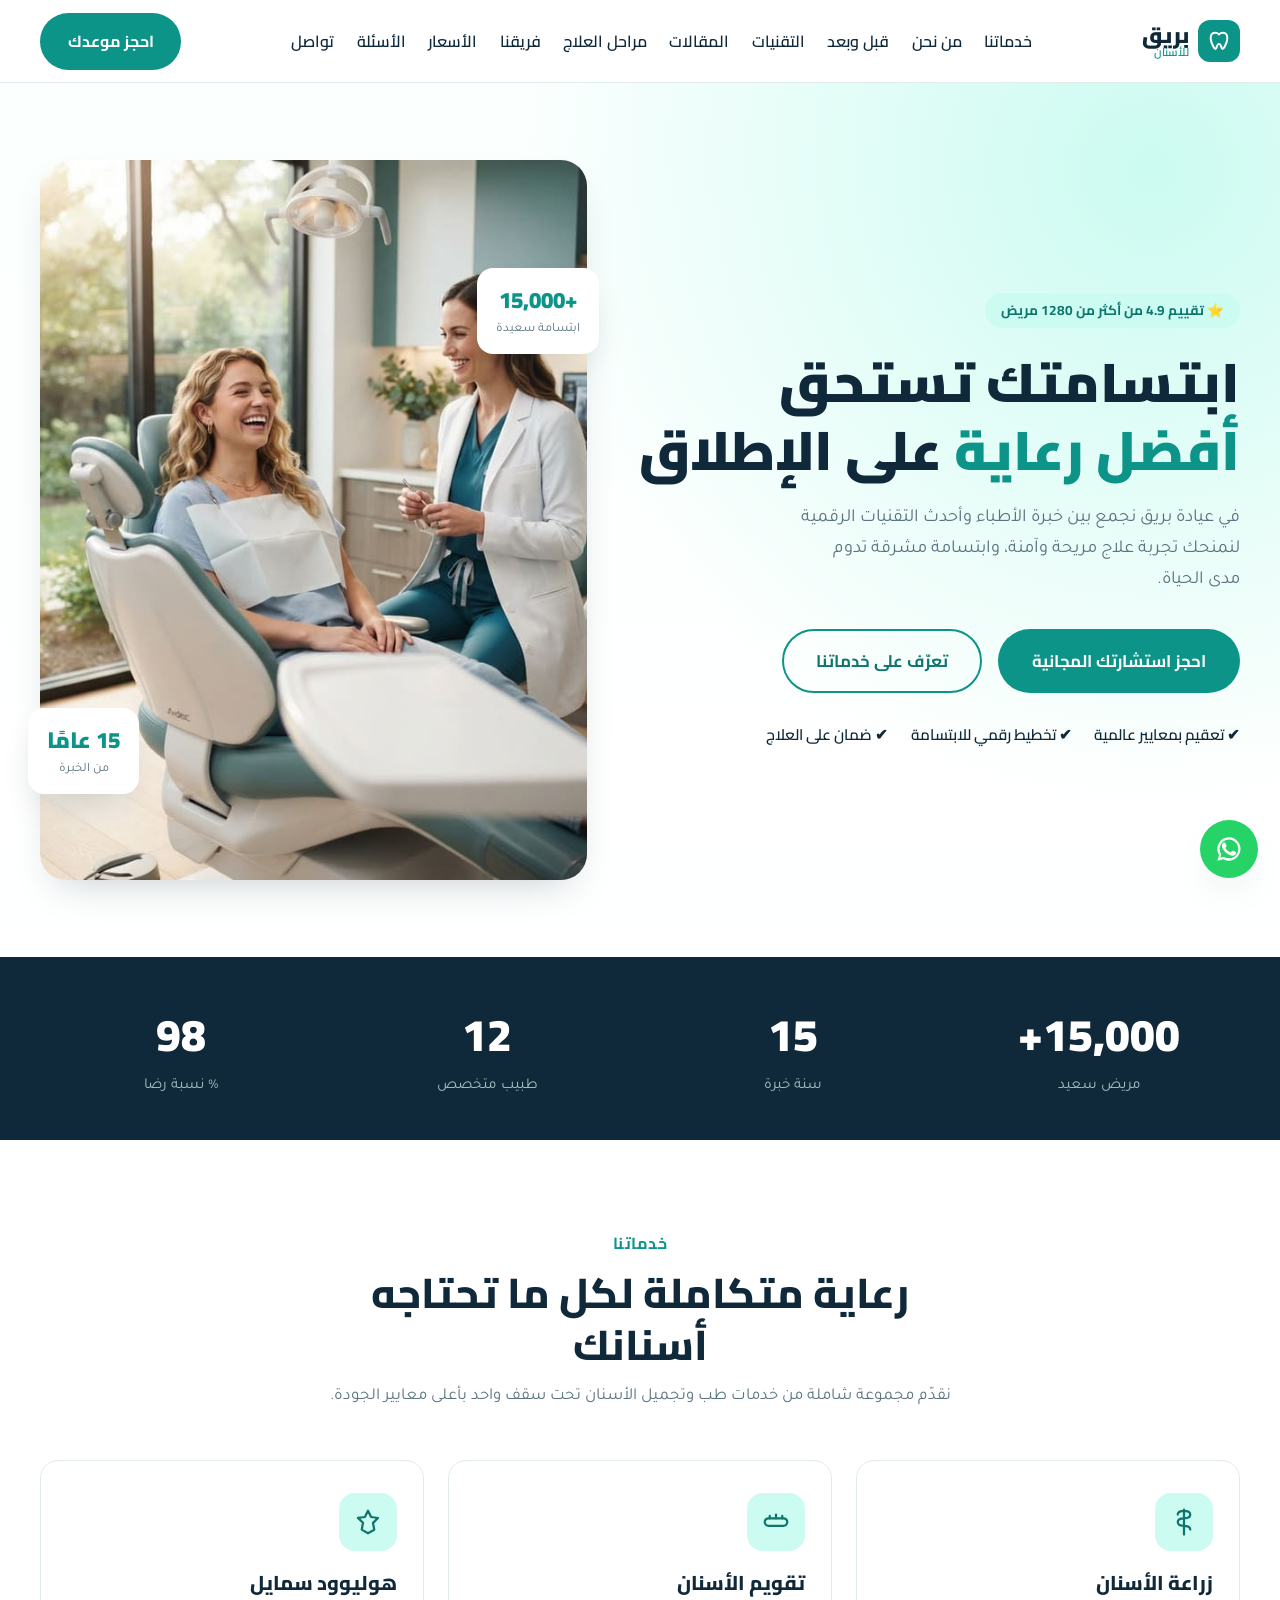
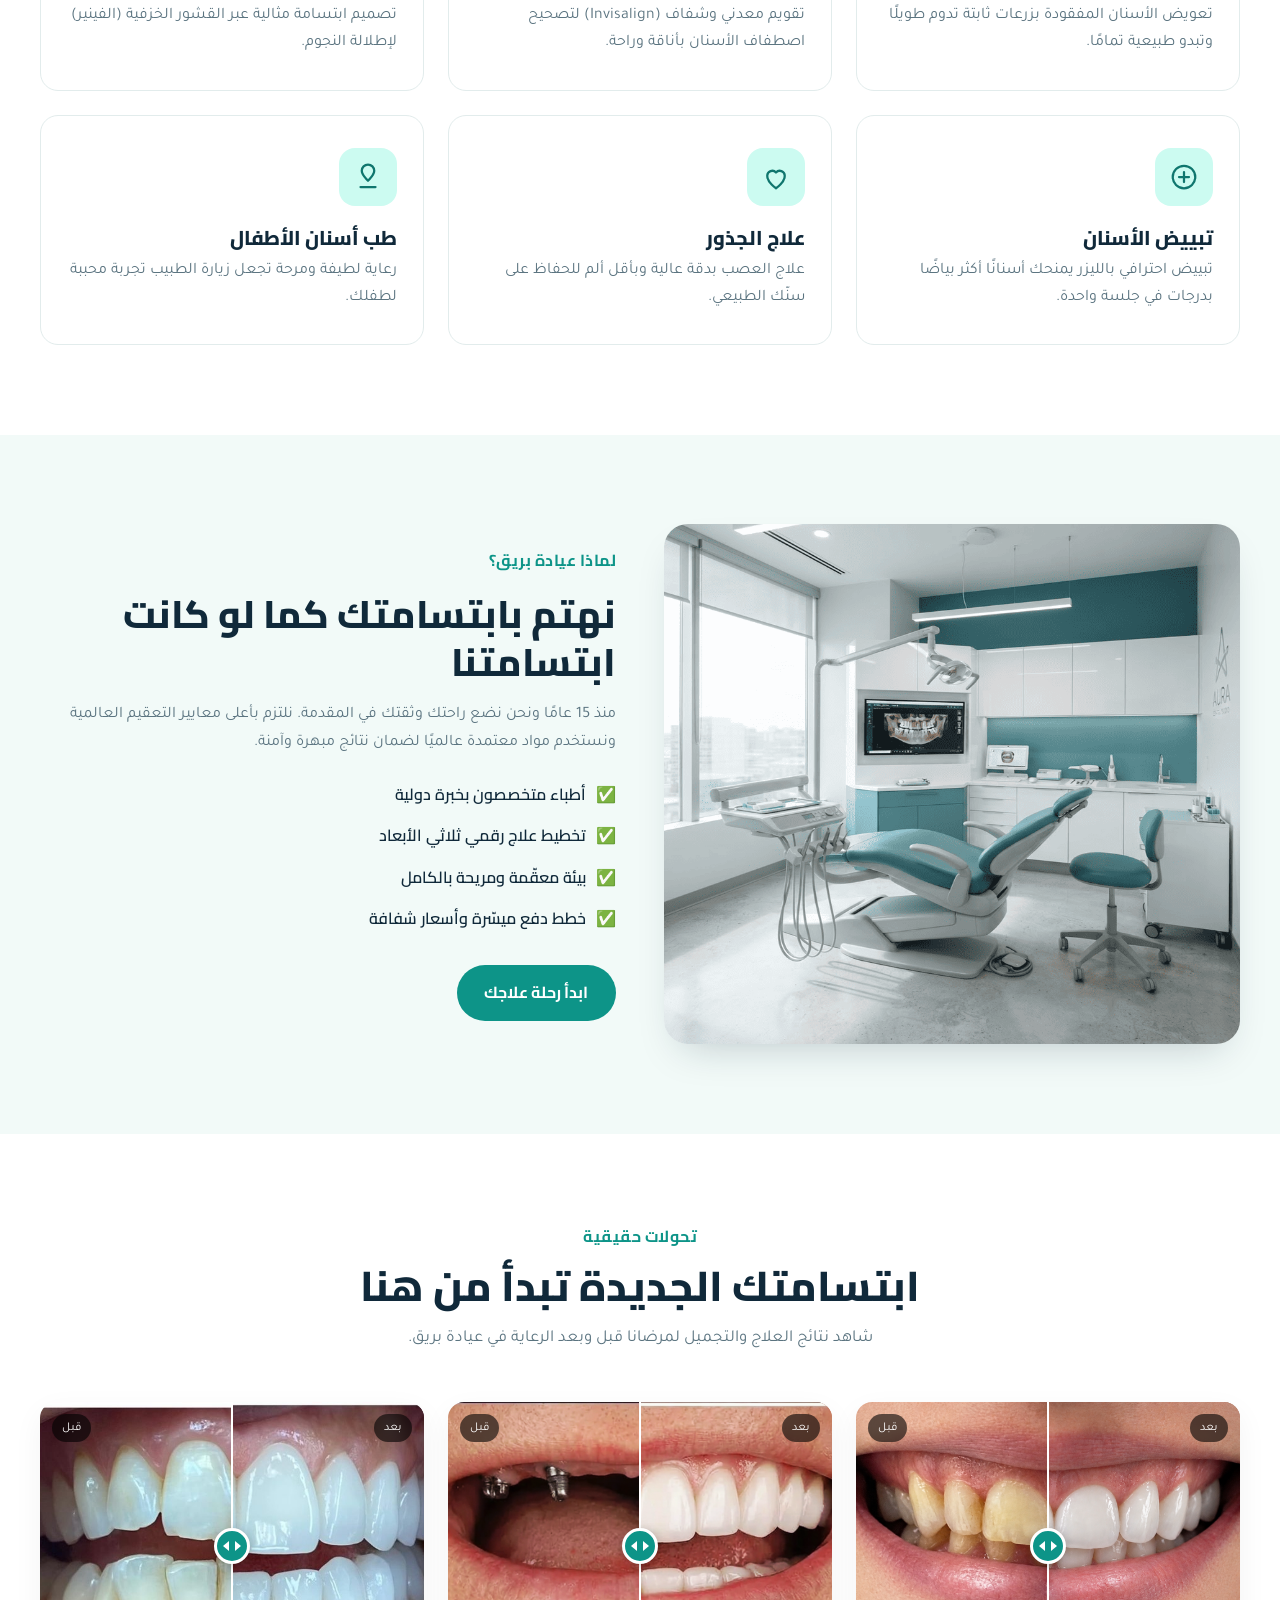
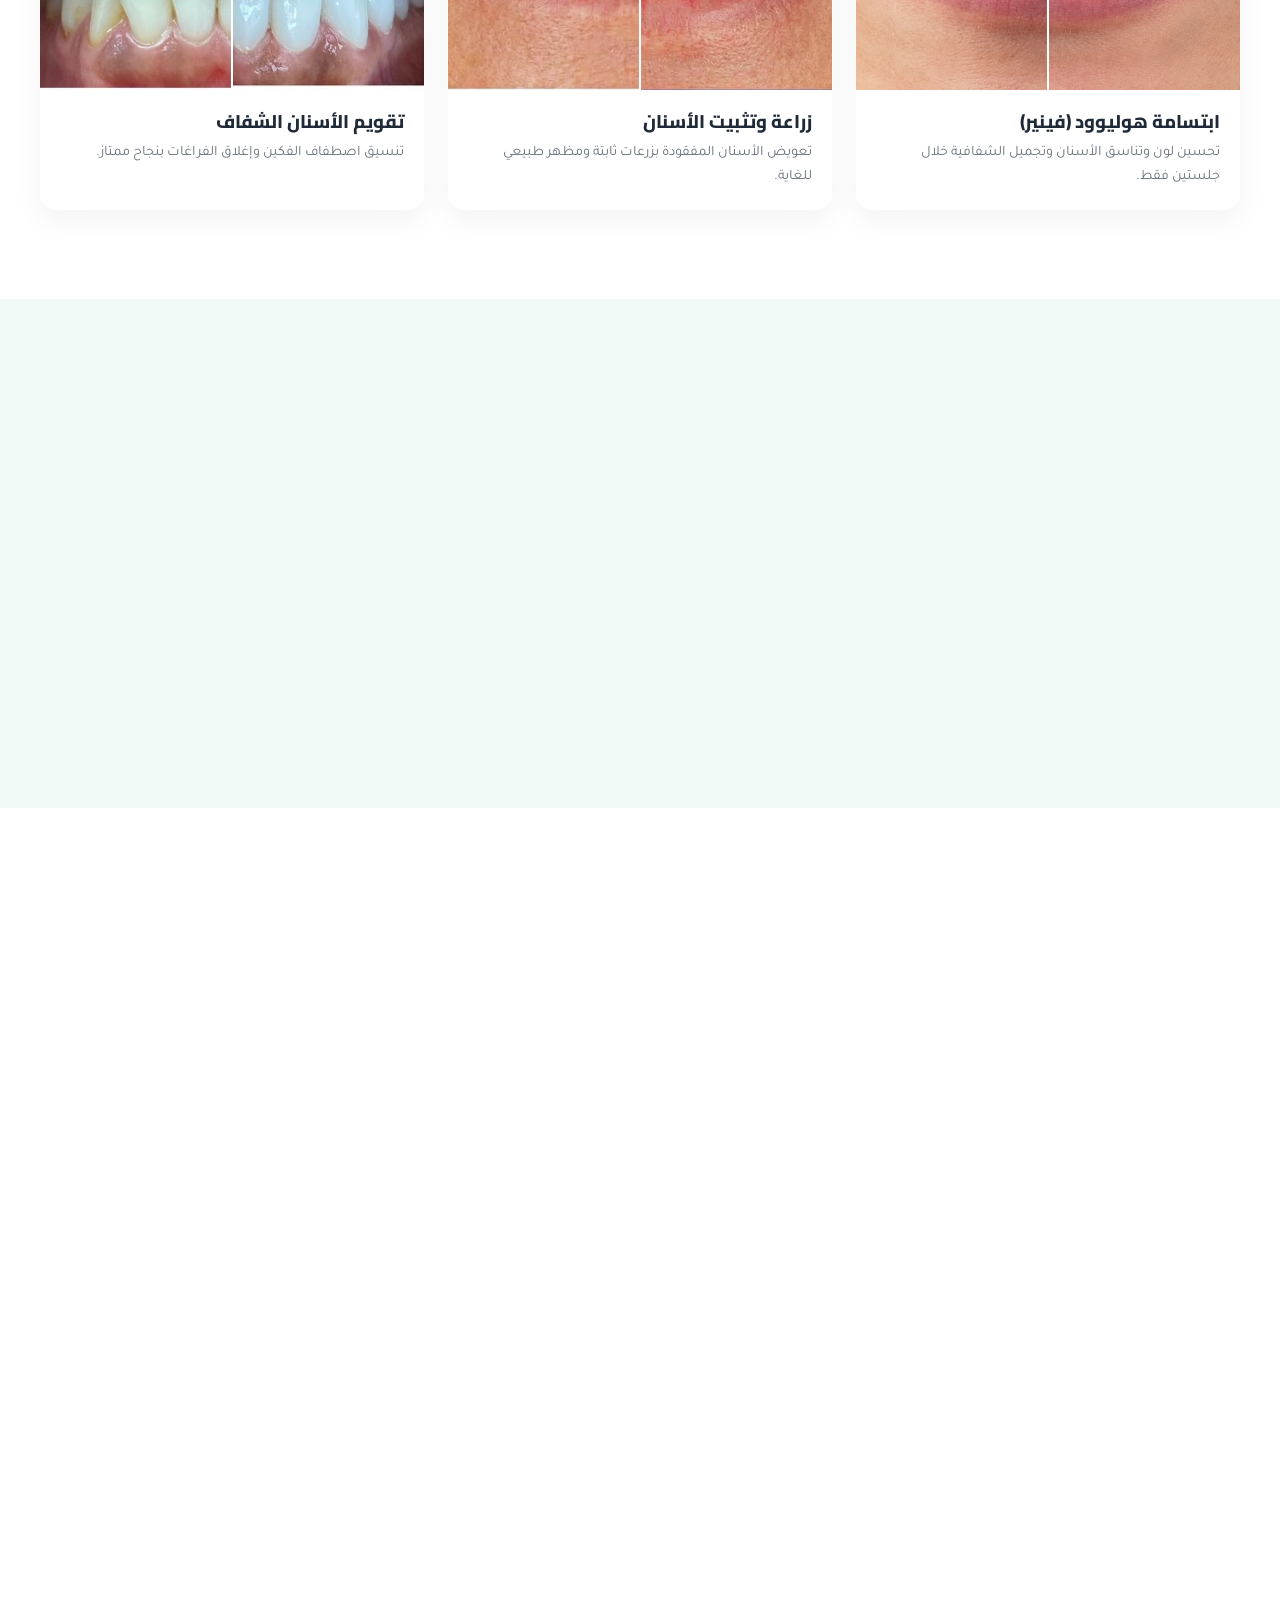
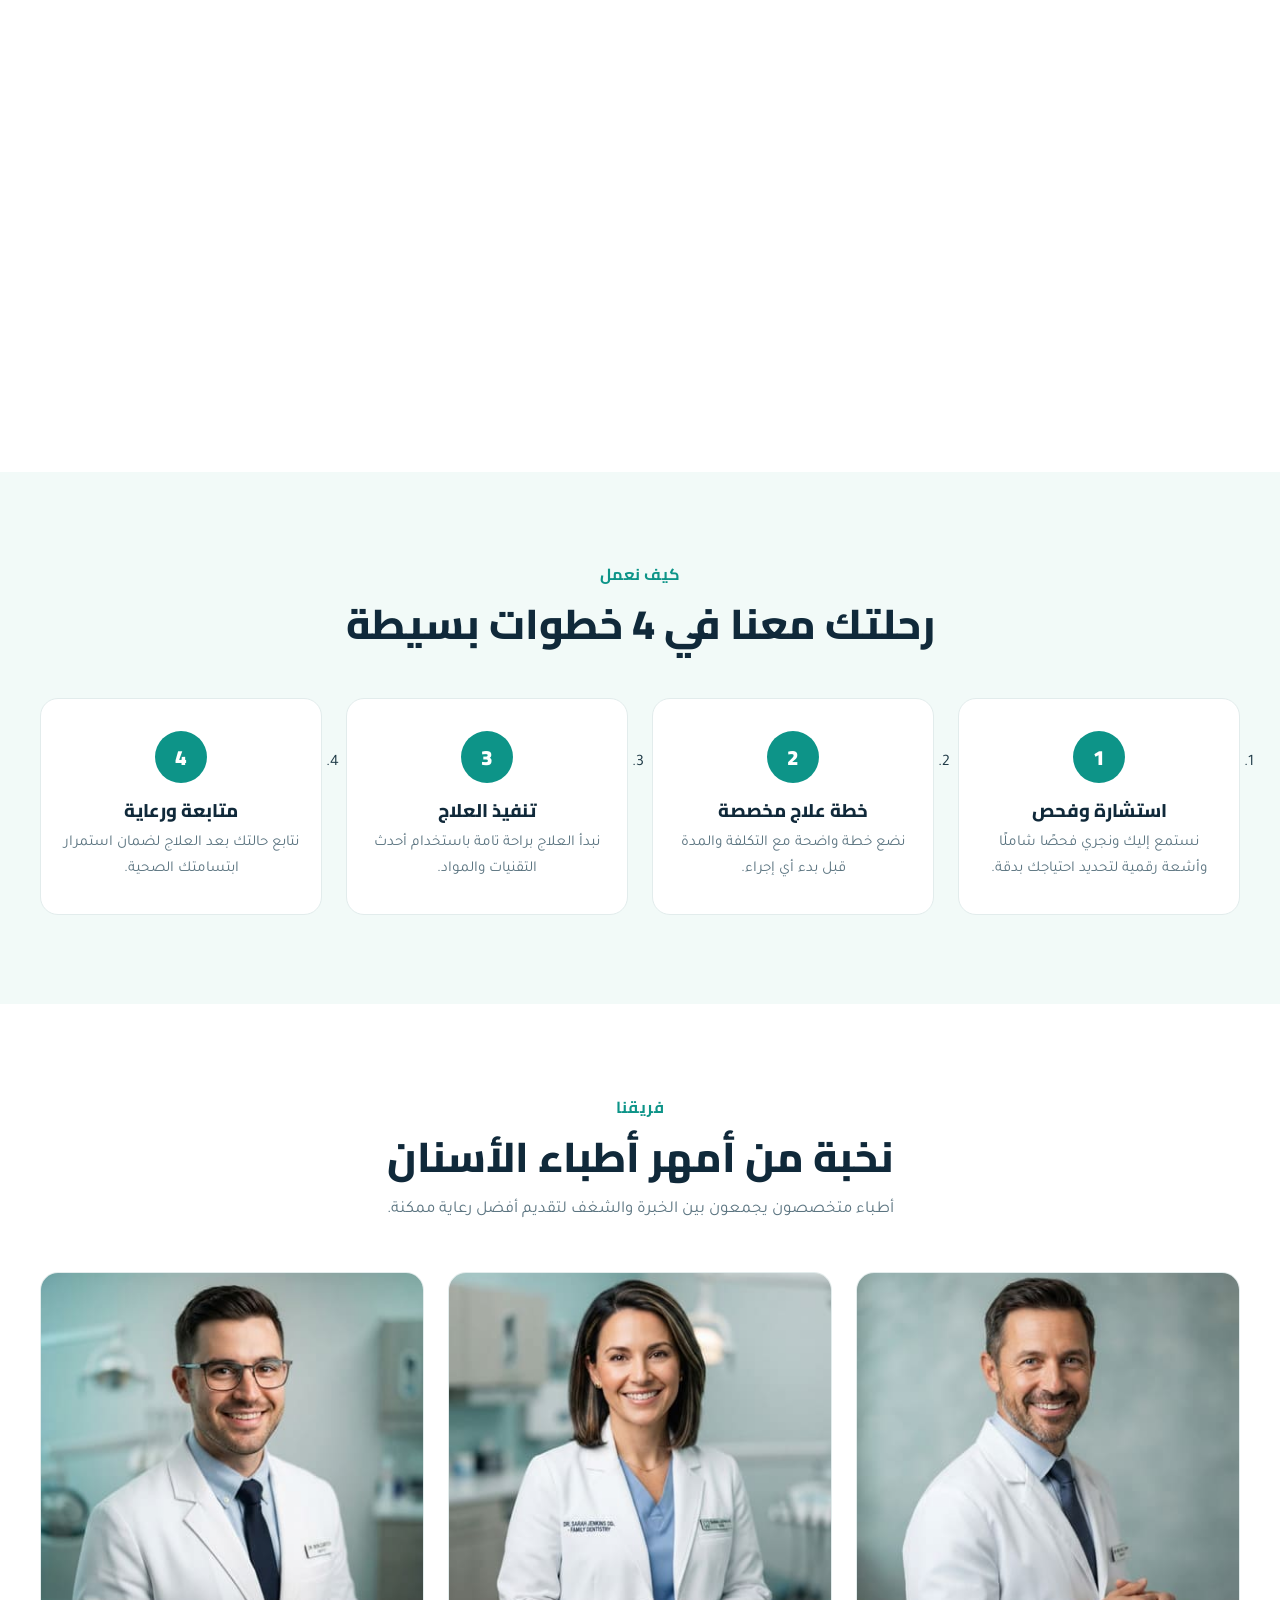
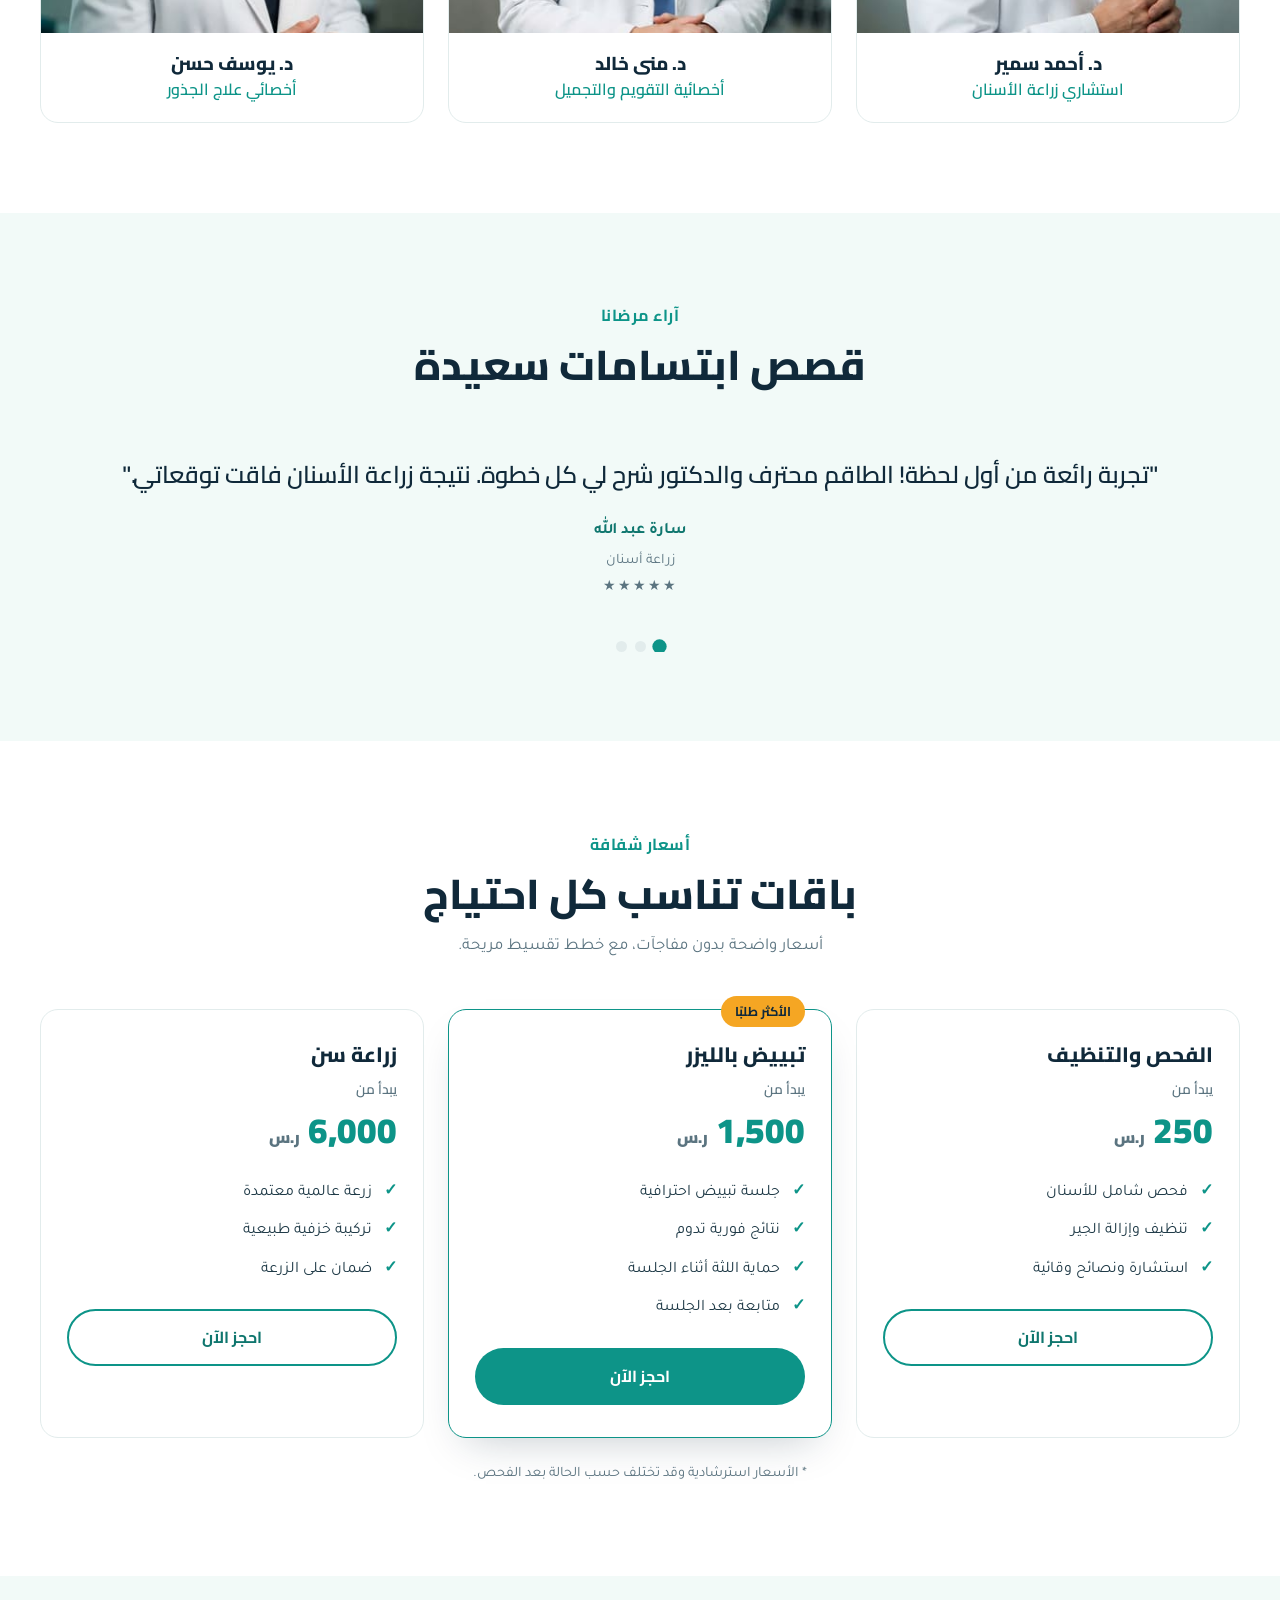
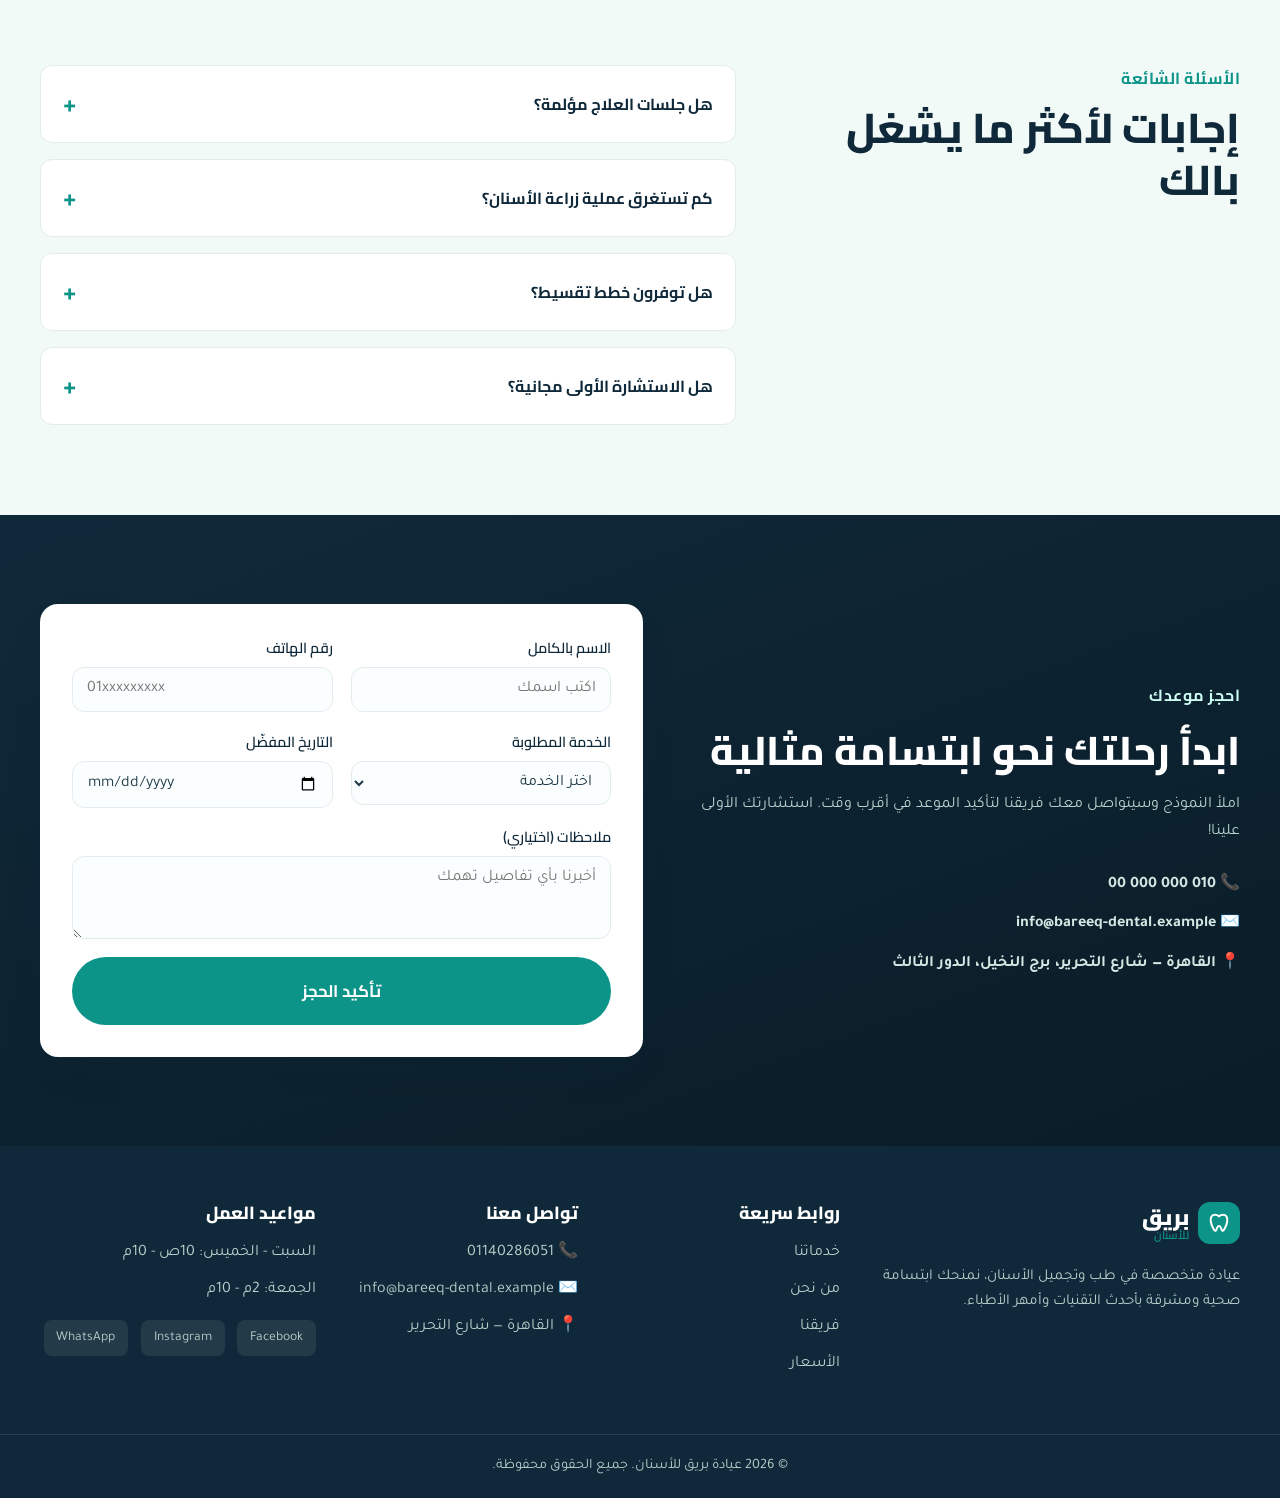
==== index.html @ 2b4b9d52 "files got added" ====
<!doctype html>
<html lang="ar" dir="rtl">
  <head>
    <script>
      window.__V0_SANDBOX_ID__ = "sb-l7wjgui9maae";
      window.__V0_CHAT_ID__ = "nL1WwzCA9rB";
      (function _v() {
        try {
          if (
            !/\bFirefox\//.test(navigator.userAgent) ||
            "u" < typeof PerformanceNavigationTiming
          )
            return;
          let e = Object.getOwnPropertyDescriptor(
            PerformanceResourceTiming.prototype,
            "transferSize",
          );
          if (!e || !e.get) return;
          let t = e.get;
          Object.defineProperty(
            PerformanceNavigationTiming.prototype,
            "transferSize",
            {
              configurable: !0,
              get() {
                let e = t.call(this);
                if (0 !== e || "back_forward" === this.type) return e;
                let r = window.next,
                  n = r && "string" == typeof r.version ? r.version : "",
                  i = /^16\.2\.(\d+)/.exec(n);
                return i && Number(i[1]) >= 7 ? 1 : e;
              },
            },
          );
        } catch {}
      })();
      window.__V0_SOURCE_MAP_FRAME_ROOT__ =
        "file:///vercel/share/v0-project/.next/dev/static";
      (function _y(e) {
        let t = Symbol.for("__next_dev_bridge_runtime_observer__"),
          r = window[t],
          n = e || {},
          i = n.messageType || "next-dev-bridge:runtime",
          a = n.readyMessageType || "next-dev-bridge:runtime-ready",
          o = n.resetMessageType || "next-dev-bridge:runtime-reset",
          s = n.targetOrigin || "*",
          l = !1 !== n.isAppDirectory,
          c =
            "string" == typeof n.sourceMapEndpoint && n.sourceMapEndpoint
              ? n.sourceMapEndpoint
              : "",
          u =
            "string" == typeof n.sourceMapFrameRoot && n.sourceMapFrameRoot
              ? n.sourceMapFrameRoot.replace(/\/+$/, "")
              : "";
        if (r)
          return void f(a, {
            existing: !0,
            href: window.location.href,
            windowId: r.windowId,
          });
        let d = 1,
          p = `${Date.now()}-${Math.random().toString(36).slice(2)}`,
          h = { errors: [] };
        function f(e, t) {
          window.parent !== window &&
            window.parent.postMessage({ type: e, ...t }, s);
        }
        async function m(e) {
          let t = {
            ...e,
            id: d++,
            severity: "recoverable",
            at: new Date().toISOString(),
          };
          ((h.errors = [...h.errors, t]),
            f(i, {
              event: { type: "runtime:error", error: t, errors: h.errors },
              state: h,
              href: window.location.href,
              windowId: p,
            }),
            c &&
              _(t)
                .then((e) => {
                  h.errors.some((e) => e.id === t.id) &&
                    ((t.mapped = e),
                    (h.errors = h.errors.map((e) => (e.id === t.id ? t : e))),
                    f(i, {
                      event: {
                        type: "runtime:error",
                        error: t,
                        errors: h.errors,
                      },
                      state: h,
                      href: window.location.href,
                      windowId: p,
                    }));
                })
                .catch(() => {}));
        }
        function g() {
          0 !== h.errors.length &&
            ((h.errors = []),
            f(i, {
              event: { type: "runtime:cleared", errors: [] },
              state: h,
              href: window.location.href,
              windowId: p,
            }));
        }
        function y(e) {
          var t, r, n, i, a;
          let o, s, l, c;
          m(
            ((o = w((t = e).error, t.message || "Uncaught error")),
            (s = t.filename || void 0),
            (l = D(t.lineno)),
            (c = D(t.colno)),
            {
              source: "error",
              name: o.name,
              message: o.message,
              stack:
                o.stack ||
                ((r = o.message),
                (n = s),
                (i = l),
                (a = c),
                n && i && a
                  ? `${r}
    at <anonymous> (${n}:${i}:${a})`
                  : ""),
              filename: s,
              line: l,
              column: c,
            }),
          );
        }
        function v(e) {
          let t;
          m({
            source: "unhandledrejection",
            name: (t = w(e.reason, "Unhandled promise rejection")).name,
            message: t.message,
            stack: t.stack,
          });
        }
        function b(e) {
          let t = e.data;
          t && "object" == typeof t && t.type === o && g();
        }
        function w(e, t) {
          return e instanceof Error
            ? {
                name: e.name || "Error",
                message: e.message || t,
                stack: e.stack || "",
              }
            : e && "object" == typeof e
              ? {
                  name: "string" == typeof e.name ? e.name : "Error",
                  message:
                    "string" == typeof e.message
                      ? e.message
                      : (function (e) {
                          try {
                            return JSON.stringify(e);
                          } catch {
                            return "";
                          }
                        })(e) || t,
                  stack: "string" == typeof e.stack ? e.stack : "",
                }
              : {
                  name: "Error",
                  message: "string" == typeof e ? e : null == e ? t : String(e),
                  stack: "",
                };
        }
        async function _(e) {
          var t, r;
          let n =
            ((t = String(e.stack).split("\n").map(j).filter(Boolean)),
            (r = e.filename),
            t.map((e) => ({
              ...e,
              file: (function (e, t) {
                var r, n;
                if ("string" != typeof e || 0 === e.length) return;
                let i = C(e);
                if (i) return I(i);
                if (((r = e), /^[a-zA-Z][a-zA-Z\d+.-]*:/.test(r))) return e;
                if (t && N(t) === N(e)) {
                  let e = C(t);
                  return e ? I(e) : t;
                }
                let a = e.startsWith("_next/") ? `/${e}` : e;
                return a.startsWith("/_next/")
                  ? I(a)
                  : !(n = a).includes("/") &&
                      n.endsWith(".js") &&
                      (n.startsWith("_") ||
                        n.includes("._.") ||
                        n.startsWith("node_modules_") ||
                        n.startsWith("turbopack-"))
                    ? I(`/_next/static/chunks/${a}`)
                    : e;
              })(e.file, r),
            })));
          return {
            message: e.message,
            stack: e.stack,
            frames: n,
            mappedFrames: n.length > 0 ? await x(n) : [],
          };
        }
        async function x(e) {
          let t = (function (e) {
              let t = [],
                r = new Set();
              for (let n of ($(t, r, e), [O, A, P])) {
                let i = (function (e, t) {
                  let r = !1,
                    n = e.map((e) => {
                      if ("string" != typeof e.file) return e;
                      let n = t(e.file);
                      return n && n !== e.file
                        ? ((r = !0), { ...e, file: n })
                        : e;
                    });
                  return r ? n : null;
                })(e, n);
                i && $(t, r, i);
              }
              return t;
            })(e),
            r = null;
          for (let n of t) {
            let t = await S(n);
            if (
              (function (e) {
                for (let n of e) {
                  var t, r;
                  let e =
                    U((t = n)) &&
                    "fulfilled" === t.status &&
                    U(t.value) &&
                    U(t.value.originalStackFrame)
                      ? t.value.originalStackFrame
                      : null;
                  if (!e || !0 === e.ignored) continue;
                  let i = "string" != typeof (r = e.file) ? "" : r.trim();
                  if (
                    !(
                      !i ||
                      (function (e) {
                        let t = R(e);
                        return (
                          /\/(?:_next\/static|\.next\/dev\/static)\/chunks\//.test(
                            t,
                          ) || t.includes("/next/dist/compiled/")
                        );
                      })(i)
                    )
                  )
                    return !0;
                }
                return !1;
              })(t.mappedFrames)
            )
              return E(e, t.mappedFrames);
            if (((r = t.mappedFrames), !t.shouldTryNextVariant)) break;
          }
          return r ?? k(e, "No stack frames to map.");
        }
        async function S(e) {
          try {
            let t = (function (e) {
                try {
                  return (
                    new URL(e, window.location.href).origin !==
                    window.location.origin
                  );
                } catch {
                  return !1;
                }
              })(c),
              r = {
                body: JSON.stringify({
                  frames: e,
                  isServer: !1,
                  isEdgeServer: !1,
                  isAppDirectory: l,
                  sourceOrigin: window.location.origin,
                }),
                cache: "no-store",
                credentials: t ? "omit" : "same-origin",
                method: "POST",
                mode: t ? "cors" : "same-origin",
              };
            t || (r.headers = { "content-type": "application/json" });
            let n = await fetch(c, { ...r });
            if (!n.ok || 204 === n.status) {
              let t = await n.text().catch(() => "");
              return {
                mappedFrames: k(
                  e,
                  t || "No original stack frame response from Next dev server.",
                ),
                shouldTryNextVariant: !1,
              };
            }
            let i = await n.json();
            if (!Array.isArray(i))
              return {
                mappedFrames: k(
                  e,
                  "Invalid original stack frame response from Next dev server.",
                ),
                shouldTryNextVariant: !1,
              };
            return { mappedFrames: E(e, i), shouldTryNextVariant: !0 };
          } catch (t) {
            return {
              mappedFrames: k(e, t instanceof Error ? t.message : String(t)),
              shouldTryNextVariant: !1,
            };
          }
        }
        function E(e, t) {
          return e.map(
            (e, r) =>
              t[r] || {
                status: "rejected",
                reason: "No original stack frame response for frame.",
              },
          );
        }
        function k(e, t) {
          return e.map(() => ({ status: "rejected", reason: t }));
        }
        function $(e, t, r) {
          let n = JSON.stringify(r.map((e) => e.file));
          t.has(n) || (t.add(n), e.push(r));
        }
        function I(e) {
          return u ? `${u}/${e.replace(/^\/_next\/static\/?/, "")}` : e;
        }
        function O(e) {
          let t = T(e);
          return t
            ? `.next/dev/static/${t.replace(/^\/_next\/static\/?/, "")}`
            : null;
        }
        function A(e) {
          let t = T(e);
          return t ? t.replace(/^\/+/, "") : null;
        }
        function P(e) {
          let t = T(e);
          if (!t) return null;
          try {
            return new URL(t, window.location.origin).href;
          } catch {
            return null;
          }
        }
        function T(e) {
          var t, r;
          let n,
            i = R(e);
          if (i.startsWith("/_next/static/")) return i;
          let a =
            ((r = "/.next/dev/static/"),
            -1 === (n = (t = i).indexOf(r)) ? "" : t.slice(n + r.length));
          return a ? `/_next/static/${a}` : "";
        }
        function C(e) {
          if (e.startsWith("/_next/")) return e;
          if (e.startsWith("_next/")) return `/${e}`;
          try {
            let t = new URL(e);
            return t.pathname.startsWith("/_next/") ? t.pathname : "";
          } catch {
            return "";
          }
        }
        function R(e) {
          try {
            return new URL(e).pathname;
          } catch {}
          return e.startsWith("/") ? e : `/${e}`;
        }
        function N(e) {
          return e.split("?")[0].split(/[\\/]/).pop() || e;
        }
        function U(e) {
          return "object" == typeof e && null !== e;
        }
        function j(e) {
          let t = e.trim();
          if (!t.startsWith("at ")) return null;
          let r = t.slice(3),
            n = "<anonymous>",
            i = r,
            a = r.indexOf("("),
            o = r.endsWith(")") ? r.length - 1 : -1;
          -1 !== a &&
            -1 !== o &&
            o > a &&
            ((n = r.slice(0, a).trim() || "<anonymous>"),
            (i = r.slice(a + 1, o)));
          let s = /^(.*):(\d+):(\d+)$/.exec(i);
          return s
            ? {
                file: s[1],
                methodName: n,
                arguments: [],
                line1: Number(s[2]),
                column1: Number(s[3]),
              }
            : null;
        }
        function D(e) {
          return "number" == typeof e && Number.isFinite(e) && e > 0
            ? e
            : void 0;
        }
        (window.addEventListener("error", y),
          window.addEventListener("unhandledrejection", v),
          window.addEventListener("message", b),
          (window[t] = {
            windowId: p,
            getSnapshot: () => ({ errors: h.errors.slice() }),
            reset: g,
            stop: function () {
              (window.removeEventListener("error", y),
                window.removeEventListener("unhandledrejection", v),
                window.removeEventListener("message", b),
                delete window[t]);
            },
          }),
          f(a, { existing: !1, href: window.location.href, windowId: p }));
      })({
        messageType: "next-dev-bridge:event",
        sourceMapEndpoint: "/_v0/next-dev-bridge-stack-frames",
        sourceMapFrameRoot: "file:///vercel/share/v0-project/.next/dev/static",
      });
    </script>
    <style>
      nextjs-portal {
        display: none !important;
      }
    </style>
    <meta charset="UTF-8" />
    <meta name="viewport" content="width=device-width, initial-scale=1.0" />

    <!-- ============ إعدادات السيو (SEO) ============ -->
    <title>عيادة بريق للأسنان | أفضل عيادة أسنان وتجميل ابتسامة</title>
    <meta
      name="description"
      content="عيادة بريق لطب وتجميل الأسنان — زراعة، تقويم، تبييض، هوليوود سمايل وعلاج الجذور بأحدث التقنيات الرقمية وأطباء خبراء. احجز موعدك الآن."
    />
    <meta
      name="keywords"
      content="عيادة أسنان, زراعة الأسنان, تقويم الأسنان, تبييض الأسنان, هوليوود سمايل, طبيب أسنان, تجميل الأسنان, ابتسامة"
    />
    <meta name="author" content="عيادة بريق للأسنان" />
    <meta name="robots" content="index, follow" />
    <meta name="theme-color" content="#0d9488" />
    <link rel="canonical" href="https://bareeq-dental.example" />

    <!-- Open Graph / مشاركة على وسائل التواصل -->
    <meta property="og:type" content="website" />
    <meta property="og:locale" content="ar_AR" />
    <meta property="og:title" content="عيادة بريق للأسنان | ابتسامة تليق بك" />
    <meta
      property="og:description"
      content="أحدث تقنيات طب وتجميل الأسنان على يد نخبة من الأطباء. احجز موعدك اليوم."
    />
    <meta property="og:image" content="/images/hero-clinic.png" />
    <meta property="og:url" content="https://bareeq-dental.example" />

    <!-- Twitter Card -->
    <meta name="twitter:card" content="summary_large_image" />
    <meta name="twitter:title" content="عيادة بريق للأسنان" />
    <meta
      name="twitter:description"
      content="ابتسامة صحية ومشرقة بأحدث التقنيات."
    />
    <meta name="twitter:image" content="/images/hero-clinic.png" />

    <!-- الخطوط -->
<!-- 1. تجهيز الاتصال بسيرفرات جوجل سريعا -->
<link rel="preconnect" href="https://fonts.googleapis.com" />
<link rel="preconnect" href="https://fonts.gstatic.com" crossorigin />

<!-- 2. استدعاء الخطوط بدون تعطيل الشاشة (media=print) -->
<link
  rel="stylesheet"
  href="https://fonts.googleapis.com/css2?family=Cairo:wght@400;700&family=Tajawal:wght@400;700&display=swap"
  media="print"
  onload="this.media='all'"
/>

<!-- 3. استدعاء ملف الـ CSS الأساسي بتاعك عادي جدا -->
<link rel="stylesheet" href="style.css" />
    <!-- ============ البيانات المنظمة (Structured Data) لتحسين ظهورك في جوجل ============ -->
    <script type="application/ld+json">
      {
        "@context": "https://schema.org",
        "@type": "Dentist",
        "name": "عيادة بريق للأسنان",
        "image": "/images/hero-clinic.png",
        "description": "عيادة متخصصة في طب وتجميل الأسنان وزراعة الأسنان والتقويم.",
        "priceRange": "$$",
        "telephone": "+201000000000",
        "address": {
          "@type": "PostalAddress",
          "streetAddress": "شارع التحرير، برج النخيل، الدور الثالث",
          "addressLocality": "القاهرة",
          "addressCountry": "EG"
        },
        "openingHoursSpecification": [
          {
            "@type": "OpeningHoursSpecification",
            "dayOfWeek": [
              "Saturday",
              "Sunday",
              "Monday",
              "Tuesday",
              "Wednesday",
              "Thursday"
            ],
            "opens": "10:00",
            "closes": "22:00"
          }
        ],
        "aggregateRating": {
          "@type": "AggregateRating",
          "ratingValue": "4.9",
          "reviewCount": "1280"
        }
      }
    </script>
  </head>

  <body>
    <!-- ============ الترويسة والقائمة ============ -->
    <header class="header" id="header">
      <div class="container header__inner">
        <a href="#hero" class="logo" aria-label="عيادة بريق للأسنان">
          <span class="logo__mark" aria-hidden="true">
            <svg
              viewBox="0 0 24 24"
              width="24"
              height="24"
              fill="none"
              stroke="currentColor"
              stroke-width="2"
              stroke-linecap="round"
              stroke-linejoin="round"
            >
              <path
                d="M12 5.5c-2-2.5-6-2.5-7.5 0C3 8 4 13 6 17c.8 1.6 1.7 3 2.5 3s1-1.5 1.5-3 .8-2 2-2 1.5.5 2 2 .7 3 1.5 3 1.7-1.4 2.5-3c2-4 3-9 1.5-11.5-1.5-2.5-5.5-2.5-7.5 0Z"
              />
            </svg>
          </span>
          <span class="logo__text">بريق<small>للأسنان</small></span>
        </a>

        <nav class="nav" id="nav" aria-label="القائمة الرئيسية">
          <a href="#services">خدماتنا</a>
          <a href="#about">من نحن</a>
          <a href="#before-after">قبل وبعد</a>
          <a href="#tech">التقنيات</a>
          <a href="#blog">المقالات</a>
          <a href="#process">مراحل العلاج</a>
          <a href="#team">فريقنا</a>
          <a href="#pricing">الأسعار</a>
          <a href="#faq">الأسئلة</a>
          <a href="#contact">تواصل</a>
        </nav>

        <a href="#booking" class="btn btn--primary header__cta">احجز موعدك</a>

        <button
          class="nav-toggle"
          id="navToggle"
          aria-label="فتح القائمة"
          aria-expanded="false"
          aria-controls="nav"
        >
          <span></span><span></span><span></span>
        </button>
      </div>
    </header>

    <main>
      <!-- ============ القسم الرئيسي (Hero) ============ -->
      <section class="hero" id="hero">
        <div class="container hero__inner">
          <div class="hero__content reveal">
            <span class="badge">⭐ تقييم 4.9 من أكثر من 1280 مريض</span>
            <h1>
              ابتسامتك تستحق <span class="text-accent">أفضل رعاية</span> على
              الإطلاق
            </h1>
            <p class="hero__lead">
              في عيادة بريق نجمع بين خبرة الأطباء وأحدث التقنيات الرقمية لنمنحك
              تجربة علاج مريحة وآمنة، وابتسامة مشرقة تدوم مدى الحياة.
            </p>
            <div class="hero__actions">
              <a href="#booking" class="btn btn--primary btn--lg"
                >احجز استشارتك المجانية</a
              >
              <a href="#services" class="btn btn--ghost btn--lg"
                >تعرّف على خدماتنا</a
              >
            </div>
            <ul class="hero__trust">
              <li>✔ تعقيم بمعايير عالمية</li>
              <li>✔ تخطيط رقمي للابتسامة</li>
              <li>✔ ضمان على العلاج</li>
            </ul>
          </div>
          <div class="hero__media reveal">
            <img
              src="images/hero-clinic.jpg"
              alt="مريضة سعيدة داخل عيادة بريق للأسنان الحديثة"
              width="640"
              height="720"
              loading="eager"
            />
            <div class="hero__floating hero__floating--1">
              <strong>+15,000</strong>
              <span>ابتسامة سعيدة</span>
            </div>
            <div class="hero__floating hero__floating--2">
              <strong>15 عامًا</strong>
              <span>من الخبرة</span>
            </div>
          </div>
        </div>
      </section>

      <!-- ============ شريط الإحصائيات ============ -->
      <section class="stats" aria-label="إنجازاتنا بالأرقام">
        <div class="container stats__grid">
          <div class="stat reveal">
            <strong data-count="15000">0</strong><span>مريض سعيد</span>
          </div>
          <div class="stat reveal">
            <strong data-count="15">0</strong><span>سنة خبرة</span>
          </div>
          <div class="stat reveal">
            <strong data-count="12">0</strong><span>طبيب متخصص</span>
          </div>
          <div class="stat reveal">
            <strong data-count="98">0</strong><span>% نسبة رضا</span>
          </div>
        </div>
      </section>

      <!-- ============ الخدمات ============ -->
      <section class="section" id="services">
        <div class="container">
          <header class="section__head reveal">
            <span class="section__eyebrow">خدماتنا</span>
            <h2>رعاية متكاملة لكل ما تحتاجه أسنانك</h2>
            <p>
              نقدّم مجموعة شاملة من خدمات طب وتجميل الأسنان تحت سقف واحد بأعلى
              معايير الجودة.
            </p>
          </header>

          <div class="cards">
            <article class="card reveal">
              <div class="card__icon" aria-hidden="true">
                <svg
                  viewBox="0 0 24 24"
                  fill="none"
                  stroke="currentColor"
                  stroke-width="1.8"
                  stroke-linecap="round"
                  stroke-linejoin="round"
                >
                  <path
                    d="M12 2v20M7 6c0-2 2-3 5-3s5 1 5 3-2 3-5 3-5 1-5 3 2 3 5 3 5 1 5 3"
                  />
                </svg>
              </div>
              <h3>زراعة الأسنان</h3>
              <p>
                تعويض الأسنان المفقودة بزرعات ثابتة تدوم طويلًا وتبدو طبيعية
                تمامًا.
              </p>
            </article>
            <article class="card reveal">
              <div class="card__icon" aria-hidden="true">
                <svg
                  viewBox="0 0 24 24"
                  fill="none"
                  stroke="currentColor"
                  stroke-width="1.8"
                  stroke-linecap="round"
                  stroke-linejoin="round"
                >
                  <rect x="3" y="9" width="18" height="6" rx="3" />
                  <path d="M7 9V7M12 9V6M17 9V7" />
                </svg>
              </div>
              <h3>تقويم الأسنان</h3>
              <p>
                تقويم معدني وشفاف (Invisalign) لتصحيح اصطفاف الأسنان بأناقة
                وراحة.
              </p>
            </article>
            <article class="card reveal">
              <div class="card__icon" aria-hidden="true">
                <svg
                  viewBox="0 0 24 24"
                  fill="none"
                  stroke="currentColor"
                  stroke-width="1.8"
                  stroke-linecap="round"
                  stroke-linejoin="round"
                >
                  <path
                    d="M12 3l2.5 5 5.5.8-4 3.9 1 5.5L12 21l-5 -2.9 1-5.5-4-3.9L9.5 8z"
                  />
                </svg>
              </div>
              <h3>هوليوود سمايل</h3>
              <p>
                تصميم ابتسامة مثالية عبر القشور الخزفية (الفينير) لإطلالة
                النجوم.
              </p>
            </article>
            <article class="card reveal">
              <div class="card__icon" aria-hidden="true">
                <svg
                  viewBox="0 0 24 24"
                  fill="none"
                  stroke="currentColor"
                  stroke-width="1.8"
                  stroke-linecap="round"
                  stroke-linejoin="round"
                >
                  <circle cx="12" cy="12" r="9" />
                  <path d="M8 12h8M12 8v8" />
                </svg>
              </div>
              <h3>تبييض الأسنان</h3>
              <p>
                تبييض احترافي بالليزر يمنحك أسنانًا أكثر بياضًا بدرجات في جلسة
                واحدة.
              </p>
            </article>
            <article class="card reveal">
              <div class="card__icon" aria-hidden="true">
                <svg
                  viewBox="0 0 24 24"
                  fill="none"
                  stroke="currentColor"
                  stroke-width="1.8"
                  stroke-linecap="round"
                  stroke-linejoin="round"
                >
                  <path
                    d="M12 21s-7-4.5-7-10a4 4 0 0 1 7-2.6A4 4 0 0 1 19 11c0 5.5-7 10-7 10z"
                  />
                </svg>
              </div>
              <h3>علاج الجذور</h3>
              <p>علاج العصب بدقة عالية وبأقل ألم للحفاظ على سنّك الطبيعي.</p>
            </article>
            <article class="card reveal">
              <div class="card__icon" aria-hidden="true">
                <svg
                  viewBox="0 0 24 24"
                  fill="none"
                  stroke="currentColor"
                  stroke-width="1.8"
                  stroke-linecap="round"
                  stroke-linejoin="round"
                >
                  <path
                    d="M12 2a5 5 0 0 0-5 5c0 3 5 8 5 8s5-5 5-8a5 5 0 0 0-5-5z"
                  />
                  <path d="M6 20h12" />
                </svg>
              </div>
              <h3>طب أسنان الأطفال</h3>
              <p>رعاية لطيفة ومرحة تجعل زيارة الطبيب تجربة محببة لطفلك.</p>
            </article>
          </div>
        </div>
      </section>

      <!-- ============ من نحن / لماذا نحن ============ -->
      <section class="section section--alt" id="about">
        <div class="container about__inner">
          <div class="about__media reveal">
            <img
              src="images/about-clinic.png"
              alt="غرفة علاج مجهزة بأحدث الأجهزة في عيادة بريق"
              width="620"
              height="520"
              loading="lazy"
            />
          </div>
          <div class="about__content reveal">
            <span class="section__eyebrow">لماذا عيادة بريق؟</span>
            <h2>نهتم بابتسامتك كما لو كانت ابتسامتنا</h2>
            <p>
              منذ 15 عامًا ونحن نضع راحتك وثقتك في المقدمة. نلتزم بأعلى معايير
              التعقيم العالمية ونستخدم مواد معتمدة عالميًا لضمان نتائج مبهرة
              وآمنة.
            </p>
            <ul class="features">
              <li>
                <span aria-hidden="true">✅</span> أطباء متخصصون بخبرة دولية
              </li>
              <li>
                <span aria-hidden="true">✅</span> تخطيط علاج رقمي ثلاثي الأبعاد
              </li>
              <li>
                <span aria-hidden="true">✅</span> بيئة معقّمة ومريحة بالكامل
              </li>
              <li>
                <span aria-hidden="true">✅</span> خطط دفع ميسّرة وأسعار شفافة
              </li>
            </ul>
            <a href="#booking" class="btn btn--primary">ابدأ رحلة علاجك</a>
          </div>
        </div>
      </section>
      <!-- ============ قسم قبل وبعد ============ -->
<section class="section section--alt1" id="before-after">
  <div class="container">
    <header class="section__head reveal">
      <span class="section__eyebrow">تحولات حقيقية</span>
      <h2>ابتسامتك الجديدة تبدأ من هنا</h2>
      <p>شاهد نتائج العلاج والتجميل لمرضانا قبل وبعد الرعاية في عيادة بريق.</p>
    </header>

    <div class="cards cards--3">
      <!-- حالة 1 -->
      <article class="ba-card reveal">
        <div class="ba-slider" data-ba-slider>
          <img src="images/before_1.png" alt="قبل ابتسامة هوليوود" class="ba-img ba-img--before" loading="lazy" />
          <div class="ba-img-after-wrapper" data-ba-after>
            <img src="images/after_1.png" alt="بعد ابتسامة هوليوود" class="ba-img ba-img--after" loading="lazy" />
          </div>
          <span class="ba-badge ba-badge--before">قبل</span>
          <span class="ba-badge ba-badge--after">بعد</span>
          <input type="range" min="0" max="100" value="50" class="ba-range" data-ba-range aria-label="مقارنة الصورة قبل وبعد" />
          <div class="ba-divider" data-ba-divider>
            <div class="ba-handle"></div>
          </div>
        </div>
        <div class="ba-card__body">
          <h3>ابتسامة هوليوود (فينير)</h3>
          <p>تحسين لون وتناسق الأسنان وتجميل الشفافية خلال جلستين فقط.</p>
        </div>
      </article>

      <!-- حالة 2 -->
      <article class="ba-card reveal">
        <div class="ba-slider" data-ba-slider>
          <img src="images/before_2.png" alt="قبل زراعة الأسنان" class="ba-img ba-img--before" loading="lazy" />
          <div class="ba-img-after-wrapper" data-ba-after>
            <img src="images/after_2.png" alt="بعد زراعة الأسنان" class="ba-img ba-img--after" loading="lazy" />
          </div>
          <span class="ba-badge ba-badge--before">قبل</span>
          <span class="ba-badge ba-badge--after">بعد</span>
          <input type="range" min="0" max="100" value="50" class="ba-range" data-ba-range aria-label="مقارنة الصورة قبل وبعد" />
          <div class="ba-divider" data-ba-divider>
            <div class="ba-handle"></div>
          </div>
        </div>
        <div class="ba-card__body">
          <h3>زراعة وتثبيت الأسنان</h3>
          <p>تعويض الأسنان المفقودة بزرعات ثابتة ومظهر طبيعي للغاية.</p>
        </div>
      </article>

      <!-- حالة 3 -->
      <article class="ba-card reveal">
        <div class="ba-slider" data-ba-slider>
          <img src="images/before_3.jpg" alt="قبل تقويم الأسنان" class="ba-img ba-img--before" loading="lazy" />
          <div class="ba-img-after-wrapper" data-ba-after>
            <img src="images/after_3.jpg" alt="بعد تقويم الأسنان" class="ba-img ba-img--after" loading="lazy" />
          </div>
          <span class="ba-badge ba-badge--before">قبل</span>
          <span class="ba-badge ba-badge--after">بعد</span>
          <input type="range" min="0" max="100" value="50" class="ba-range" data-ba-range aria-label="مقارنة الصورة قبل وبعد" />
          <div class="ba-divider" data-ba-divider>
            <div class="ba-handle"></div>
          </div>
        </div>
        <div class="ba-card__body">
          <h3>تقويم الأسنان الشفاف</h3>
          <p>تنسيق اصطفاف الفكين وإغلاق الفراغات بنجاح ممتاز.</p>
        </div>
      </article>
    </div>
  </div>
</section>
      <!-- ============ التقنيات ============ -->
      <section class="section1" id="tech">
        <div class="container">
          <header class="section__head reveal">
            <span class="section__eyebrow">أحدث التقنيات</span>
            <h2>تكنولوجيا تصنع الفارق في علاجك</h2>
            <p>
              نستثمر في أحدث الأجهزة العالمية لنقدّم لك تشخيصًا أدق وعلاجًا أسرع
              وأقل ألمًا.
            </p>
          </header>
          <div class="cards cards--3">
            <article class="tech-card reveal">
              <h3>أشعة بانوراما رقمية</h3>
              <p>
                صور دقيقة للفكين بجرعة إشعاع منخفضة جدًا لتشخيص شامل في ثوانٍ.
              </p>
            </article>
            <article class="tech-card reveal">
              <h3>ماسح ضوئي ثلاثي الأبعاد</h3>
              <p>بصمة رقمية للأسنان بدون قوالب تقليدية مزعجة، لنتائج مثالية.</p>
            </article>
            <article class="tech-card reveal">
              <h3>علاج بالليزر</h3>
              <p>
                إجراءات دقيقة وشفاء أسرع مع تقليل الألم والنزيف إلى أدنى حد.
              </p>
            </article>
          </div>
        </div>
      </section>
      
      <!-- ============ قسم المقالات والنصائح ============ -->
      <section class="section1" id="blog">
        <div class="container">
          <header class="section__head reveal">
            <span class="section__eyebrow">المعرفة والتوعية</span>
            <h2>مقالات ونصائح لصحة أسنانك</h2>
            <p>دليلك الشامل لتعرف أكثر عن الخدمات، أهميتها، وكيفية العناية بابتسامتك.</p>
          </header>
      
          <div class="cards cards--3">
            <!-- مقال 1 -->
            <article class="blog-card reveal">
              <div class="blog-card__media">
                <img src="https://images.unsplash.com/photo-1598256989800-fe5f95da9787?auto=format&fit=crop&w=600&q=80" alt="زراعة الأسنان" loading="lazy" />
                <span class="blog-card__tag">زراعة الأسنان</span>
              </div>
              <div class="blog-card__body">
                <span class="blog-card__date">⏱️ قراءة 4 دقائق</span>
                <h3>دليلك الشامل لزراعة الأسنان: الأهمية والخطوات</h3>
                <p>تعرّف على أهمية تعويض الأسنان المفقودة، وكيف تعيد الزراعة وظيفة الفك ومظهرك الطبيعي بأحدث التقنيات...</p>
                <button class="btn-read-more" data-article="article-1">اقرأ المزيد ←</button>
              </div>
            </article>
      
            <!-- مقال 2 -->
            <article class="blog-card reveal">
              <div class="blog-card__media">
                <img src="https://images.unsplash.com/photo-1537368910025-700350fe46c7?auto=format&fit=crop&w=600&q=80" alt="تقويم الأسنان" loading="lazy" />
                <span class="blog-card__tag">تقويم الأسنان</span>
              </div>
              <div class="blog-card__body">
                <span class="blog-card__date">⏱️ قراءة 3 دقائق</span>
                <h3>متى تحتاج لتقويم الأسنان؟ وما هي أنواعه؟</h3>
                <p>التقويم ليس مجرد إجراء تجميلي، بل هو علاج ضروري لتحسين المضغ والوقاية من مشاكل الفك واللثة...</p>
                <button class="btn-read-more" data-article="article-2">اقرأ المزيد ←</button>
              </div>
            </article>
      
            <!-- مقال 3 -->
            <article class="blog-card reveal">
              <div class="blog-card__media">
                <img src="https://images.unsplash.com/photo-1606811841689-23dfddce3e95?auto=format&fit=crop&w=600&q=80" alt="هوليوود سمايل وتجميل الأسنان" loading="lazy" />
                <span class="blog-card__tag">تجميل الأسنان</span>
              </div>
              <div class="blog-card__body">
                <span class="blog-card__date">⏱️ قراءة 5 دقائق</span>
                <h3>ابتسامة هوليوود: بين الحقيقة والتجميل العصري</h3>
                <p>ما هي قشور الفينير؟ وكيف تختار العلاج التجميلي المناسب لأسنانك لتدوم ابتسامتك المشرقة لسنوات طويلة...</p>
                <button class="btn-read-more" data-article="article-2">اقرأ المزيد ←</button>
              </div>
            </article>
      
            <!-- مقال 4 -->
            <article class="blog-card reveal">
              <div class="blog-card__media">
                <img src="https://images.unsplash.com/photo-1588776814546-1ffcf47267a5?auto=format&fit=crop&w=600&q=80" alt="تبييض الأسنان بالليزر" loading="lazy" />
                <span class="blog-card__tag">تبييض الأسنان</span>
              </div>
              <div class="blog-card__body">
                <span class="blog-card__date">⏱️ قراءة 3 دقائق</span>
                <h3>تبييض الأسنان بالليزر: النتائج والوقاية</h3>
                <p>اكتشف الفرق بين التبييض المنزلي والتبييض العيادي الاحترافي وكيفية الحفاظ على بياض أسنانك الناصع...</p>
                <button class="btn-read-more" data-article="article-2">اقرأ المزيد ←</button>
              </div>
            </article>
      
            <!-- مقال 5 -->
            <article class="blog-card reveal">
              <div class="blog-card__media">
                <img src="https://images.unsplash.com/photo-1570172619644-dfd03ed5d881?auto=format&fit=crop&w=600&q=80" alt="علاج جذور الأسنان" loading="lazy" />
                <span class="blog-card__tag">علاج الجذور</span>
              </div>
              <div class="blog-card__body">
                <span class="blog-card__date">⏱️ قراءة 4 دقائق</span>
                <h3>علاج العصب بدون ألم: إنقاذ سنك الطبيعي</h3>
                <p>لماذا يفضّل الأطباء سحب العصب على الخلع؟ وكيف تطورت تقنيات علاج الجذور لتصبح بدون ألم تمامًا...</p>
                <button class="btn-read-more" data-article="article-2">اقرأ المزيد ←</button>
              </div>
            </article>
      
            <!-- مقال 6 -->
            <article class="blog-card reveal">
              <div class="blog-card__media">
                <img src="https://images.unsplash.com/photo-1588776814546-1ffcf47267a5?auto=format&fit=crop&w=600&q=80" alt="العناية بأسنان الأطفال" loading="lazy" />
                <span class="blog-card__tag">أسنان الأطفال</span>
              </div>
              <div class="blog-card__body">
                <span class="blog-card__date">⏱️ قراءة 3 دقائق</span>
                <h3>أهمية العناية بأسنان الأطفال اللبنية</h3>
                <p>نصائح حاسمة لحماية أسنان طفلك من التسوس المبكر وكيف تهيئه لزيارة دكتور الأسنان بدون خوف...</p>
                <button class="btn-read-more" data-article="article-2">اقرأ المزيد ←</button>
              </div>
            </article>
          </div>
        </div>
      </section>
      
      <!-- نافذة منبثقة لقراءة المقال بالكامل (Article Modal) -->
      <div class="article-modal" id="articleModal" aria-hidden="true">
        <div class="article-modal__overlay" id="modalOverlay"></div>
        <div class="article-modal__content">
          <button class="article-modal__close" id="modalClose" aria-label="إغلاق">&times;</button>
          <div class="article-modal__body" id="modalBody">
            <!-- يتم تحميل نص المقال هنا بواسطة JavaScript -->
          </div>
        </div>
      </div>
      <!-- ============ مراحل العلاج ============ -->
      <section class="section section--alt" id="process">
        <div class="container">
          <header class="section__head reveal">
            <span class="section__eyebrow">كيف نعمل</span>
            <h2>رحلتك معنا في 4 خطوات بسيطة</h2>
          </header>
          <ol class="steps">
            <li class="step reveal">
              <span class="step__num">1</span>
              <h3>استشارة وفحص</h3>
              <p>
                نستمع إليك ونجري فحصًا شاملًا وأشعة رقمية لتحديد احتياجك بدقة.
              </p>
            </li>
            <li class="step reveal">
              <span class="step__num">2</span>
              <h3>خطة علاج مخصصة</h3>
              <p>نضع خطة واضحة مع التكلفة والمدة قبل بدء أي إجراء.</p>
            </li>
            <li class="step reveal">
              <span class="step__num">3</span>
              <h3>تنفيذ العلاج</h3>
              <p>نبدأ العلاج براحة تامة باستخدام أحدث التقنيات والمواد.</p>
            </li>
            <li class="step reveal">
              <span class="step__num">4</span>
              <h3>متابعة ورعاية</h3>
              <p>نتابع حالتك بعد العلاج لضمان استمرار ابتسامتك الصحية.</p>
            </li>
          </ol>
        </div>
      </section>

      <!-- ============ الفريق ============ -->
      <section class="section" id="team">
        <div class="container">
          <header class="section__head reveal">
            <span class="section__eyebrow">فريقنا</span>
            <h2>نخبة من أمهر أطباء الأسنان</h2>
            <p>
              أطباء متخصصون يجمعون بين الخبرة والشغف لتقديم أفضل رعاية ممكنة.
            </p>
          </header>
          <div class="cards cards--3">
            <article class="doctor reveal">
              <img
                src="images/doctor-1.jpg"
                alt="د. أحمد سمير أخصائي زراعة الأسنان"
                width="360"
                height="360"
                loading="lazy"
              />
              <div class="doctor__body">
                <h3>د. أحمد سمير</h3>
                <p class="doctor__role">استشاري زراعة الأسنان</p>
              </div>
            </article>
            <article class="doctor reveal">
              <img
                src="images/doctor-2.jpg"
                alt="د. منى خالد أخصائية تقويم الأسنان"
                width="360"
                height="360"
                loading="lazy"
              />
              <div class="doctor__body">
                <h3>د. منى خالد</h3>
                <p class="doctor__role">أخصائية التقويم والتجميل</p>
              </div>
            </article>
            <article class="doctor reveal">
              <img
                src="images/doctor-3.jpg"
                alt="د. يوسف حسن أخصائي علاج الجذور"
                width="360"
                height="360"
                loading="lazy"
              />
              <div class="doctor__body">
                <h3>د. يوسف حسن</h3>
                <p class="doctor__role">أخصائي علاج الجذور</p>
              </div>
            </article>
          </div>
        </div>
      </section>

      <!-- ============ آراء العملاء ============ -->
      <section class="section section--alt" id="testimonials">
        <div class="container">
          <header class="section__head reveal">
            <span class="section__eyebrow">آراء مرضانا</span>
            <h2>قصص ابتسامات سعيدة</h2>
          </header>
          <div class="testimonials" id="testimonials">
            <div class="testi-track" id="testiTrack">
              <blockquote class="testi">
                <p>
                  "تجربة رائعة من أول لحظة! الطاقم محترف والدكتور شرح لي كل
                  خطوة. نتيجة زراعة الأسنان فاقت توقعاتي."
                </p>
                <footer>
                  <strong>سارة عبد الله</strong><span>زراعة أسنان</span
                  ><span class="testi__stars" aria-label="5 نجوم">★★★★★</span>
                </footer>
              </blockquote>
              <blockquote class="testi">
                <p>
                  "عملت هوليوود سمايل وبقت ابتسامتي حلم! مكان نظيف ومريح
                  والأسعار واضحة من البداية."
                </p>
                <footer>
                  <strong>محمد فتحي</strong><span>هوليوود سمايل</span
                  ><span class="testi__stars" aria-label="5 نجوم">★★★★★</span>
                </footer>
              </blockquote>
              <blockquote class="testi">
                <p>
                  "ابني كان خايف من دكتور الأسنان، بس التعامل اللطيف خلاه يحب
                  الزيارة. شكرًا لكل الفريق."
                </p>
                <footer>
                  <strong>هالة إبراهيم</strong><span>طب أسنان الأطفال</span
                  ><span class="testi__stars" aria-label="5 نجوم">★★★★★</span>
                </footer>
              </blockquote>
            </div>
            <div
              class="testi-dots"
              id="testiDots"
              role="tablist"
              aria-label="التنقل بين الآراء"
            ></div>
          </div>
        </div>
      </section>

      <!-- ============ الأسعار / الباقات ============ -->
      <section class="section" id="pricing">
        <div class="container">
          <header class="section__head reveal">
            <span class="section__eyebrow">أسعار شفافة</span>
            <h2>باقات تناسب كل احتياج</h2>
            <p>أسعار واضحة بدون مفاجآت، مع خطط تقسيط مريحة.</p>
          </header>
          <div class="cards cards--3 pricing">
            <article class="plan reveal">
              <h3>الفحص والتنظيف</h3>
              <p class="plan__price">
                <span>يبدأ من</span> 250 <small>ر.س</small>
              </p>
              <ul>
                <li>فحص شامل للأسنان</li>
                <li>تنظيف وإزالة الجير</li>
                <li>استشارة ونصائح وقائية</li>
              </ul>
              <a href="#booking" class="btn btn--ghost">احجز الآن</a>
            </article>
            <article class="plan plan--featured reveal">
              <span class="plan__tag">الأكثر طلبًا</span>
              <h3>تبييض بالليزر</h3>
              <p class="plan__price">
                <span>يبدأ من</span> 1,500 <small>ر.س</small>
              </p>
              <ul>
                <li>جلسة تبييض احترافية</li>
                <li>نتائج فورية تدوم</li>
                <li>حماية اللثة أثناء الجلسة</li>
                <li>متابعة بعد الجلسة</li>
              </ul>
              <a href="#booking" class="btn btn--primary">احجز الآن</a>
            </article>
            <article class="plan reveal">
              <h3>زراعة سن</h3>
              <p class="plan__price">
                <span>يبدأ من</span> 6,000 <small>ر.س</small>
              </p>
              <ul>
                <li>زرعة عالمية معتمدة</li>
                <li>تركيبة خزفية طبيعية</li>
                <li>ضمان على الزرعة</li>
              </ul>
              <a href="#booking" class="btn btn--ghost">احجز الآن</a>
            </article>
          </div>
          <p class="pricing__note">
            * الأسعار استرشادية وقد تختلف حسب الحالة بعد الفحص.
          </p>
        </div>
      </section>
      <!-- ============ الأسئلة الشائعة ============ -->
      <section class="section section--alt" id="faq">
        <div class="container faq__inner">
          <header class="section__head section__head--start reveal">
            <span class="section__eyebrow">الأسئلة الشائعة</span>
            <h2>إجابات لأكثر ما يشغل بالك</h2>
          </header>
          <div class="faq" id="faq">
            <details class="faq__item reveal">
              <summary>هل جلسات العلاج مؤلمة؟</summary>
              <p>
                نحرص على راحتك التامة باستخدام تقنيات التخدير الحديثة والليزر
                لتقليل الألم إلى أدنى حد ممكن.
              </p>
            </details>
            <details class="faq__item reveal">
              <summary>كم تستغرق عملية زراعة الأسنان؟</summary>
              <p>
                تختلف حسب الحالة، لكن غالبًا تتم الزراعة في جلسة قصيرة، ويحتاج
                الالتحام العظمي من 3 إلى 6 أشهر قبل التركيب النهائي.
              </p>
            </details>
            <details class="faq__item reveal">
              <summary>هل توفرون خطط تقسيط؟</summary>
              <p>
                نعم، نوفر خطط دفع ميسّرة تناسب مختلف الميزانيات، ويمكن مناقشتها
                مع فريق الاستقبال.
              </p>
            </details>
            <details class="faq__item reveal">
              <summary>هل الاستشارة الأولى مجانية؟</summary>
              <p>
                نعم، نقدّم استشارة أولية مجانية تشمل الفحص المبدئي ووضع تصور عام
                لخطة العلاج.
              </p>
            </details>
          </div>
        </div>
      </section>

      <!-- ============ الحجز ============ -->
      <section class="section booking" id="booking">
        <div class="container booking__inner">
          <div class="booking__content reveal">
            <span class="section__eyebrow section__eyebrow--light"
              >احجز موعدك</span
            >
            <h2>ابدأ رحلتك نحو ابتسامة مثالية</h2>
            <p>
              املأ النموذج وسيتواصل معك فريقنا لتأكيد الموعد في أقرب وقت.
              استشارتك الأولى علينا!
            </p>
            <ul class="booking__points">
              <li>📞 010 000 000 00</li>
              <li>✉️ info@bareeq-dental.example</li>
              <li>📍 القاهرة — شارع التحرير، برج النخيل، الدور الثالث</li>
            </ul>
          </div>
          <form class="booking__form reveal" id="bookingForm">
            <div class="field">
              <label for="name">الاسم بالكامل</label>
              <input
                type="text"
                id="name"
                name="name"
                placeholder="اكتب اسمك"
                required
              />
            </div>
            <div class="field">
              <label for="phone">رقم الهاتف</label>
              <input
                type="tel"
                id="phone"
                name="phone"
                placeholder="01xxxxxxxxx"
                required
                pattern="[0-9]{8,15}"
              />
            </div>
            <div class="field">
              <label for="service">الخدمة المطلوبة</label>
              <select id="service" name="service" required>
                <option value="" disabled selected>اختر الخدمة</option>
                <option value="كشف واستشارة">كشف واستشارة</option>
                <option value="زراعة الأسنان">زراعة الأسنان</option>
                <option value="تقويم الأسنان">تقويم الأسنان</option>
                <option value="هوليوود سمايل">هوليوود سمايل</option>
                <option value="تبييض الأسنان">تبييض الأسنان</option>
                <option value="علاج الجذور ">علاج الجذور</option>
              </select>
            </div>
            <div class="field">
              <label for="date">التاريخ المفضّل</label>
              <input type="date" id="date" name="date" />
            </div>
            <div class="field field--full">
              <label for="message">ملاحظات (اختياري)</label>
              <textarea
                id="message"
                name="message"
                rows="3"
                placeholder="أخبرنا بأي تفاصيل تهمك"
              ></textarea>
            </div>
            <button type="submit" class="btn btn--primary btn--lg field--full">
              تأكيد الحجز
            </button>
            <p class="form__success" id="formSuccess" role="status" hidden>
              ✅ تم استلام طلبك بنجاح، سنتواصل معك قريبًا!
            </p>
          </form>
        </div>
      </section>
    </main>

    <!-- ============ التذييل ============ -->
    <footer class="footer" id="contact">
      <div class="container footer__grid">
        <div class="footer__col">
          <a href="#hero" class="logo logo--light">
            <span class="logo__mark" aria-hidden="true">
              <svg
                viewBox="0 0 24 24"
                width="24"
                height="24"
                fill="none"
                stroke="currentColor"
                stroke-width="2"
                stroke-linecap="round"
                stroke-linejoin="round"
              >
                <path
                  d="M12 5.5c-2-2.5-6-2.5-7.5 0C3 8 4 13 6 17c.8 1.6 1.7 3 2.5 3s1-1.5 1.5-3 .8-2 2-2 1.5.5 2 2 .7 3 1.5 3 1.7-1.4 2.5-3c2-4 3-9 1.5-11.5-1.5-2.5-5.5-2.5-7.5 0Z"
                />
              </svg>
            </span>
            <span class="logo__text">بريق<small>للأسنان</small></span>
          </a>
          <p>
            عيادة متخصصة في طب وتجميل الأسنان، نمنحك ابتسامة صحية ومشرقة بأحدث
            التقنيات وأمهر الأطباء.
          </p>
        </div>
        <div class="footer__col">
          <h4>روابط سريعة</h4>
          <ul>
            <li><a href="#services">خدماتنا</a></li>
            <li><a href="#about">من نحن</a></li>
            <li><a href="#team">فريقنا</a></li>
            <li><a href="#pricing">الأسعار</a></li>
          </ul>
        </div>
        <div class="footer__col">
          <h4>تواصل معنا</h4>
          <ul>
            <li><a href="tel:+201140286051" dir="ltr">01140286051 📞</a></li>
            <li>
              <a href="mailto:info@bareeq-dental.example"
                >✉️ info@bareeq-dental.example</a
              >
            </li>
            <li>📍 القاهرة — شارع التحرير</li>
          </ul>
        </div>
        <div class="footer__col">
          <h4>مواعيد العمل</h4>
          <ul>
            <li>السبت - الخميس: 10ص - 10م</li>
            <li>الجمعة: 2م - 10م</li>
          </ul>
          <div class="social" aria-label="وسائل التواصل الاجتماعي">
            <a href="https://www.facebook.com/ali.allam.720467" aria-label="فيسبوك" target="_blank">Facebook</a>
            <a href="#" aria-label="إنستجرام">Instagram</a>
            <a href="https://wa.me/201140286051" aria-label="واتساب">WhatsApp</a>
          </div>
        </div>
      </div>
      <div class="footer__bottom">
        <div class="container">
          <p>
            © <span id="year"></span> عيادة بريق للأسنان. جميع الحقوق محفوظة.
          </p>
        </div>
      </div>
    </footer>

    <!-- زر واتساب عائم -->
    <a
      href="https://wa.me/201140286051?text=مرحبًا، أود حجز استشارة في عيادة بريق للأسنان."
      class="whatsapp-fab"
      aria-label="تواصل عبر واتساب"
      target="_blank"
      rel="noopener"
    >
      <svg viewBox="0 0 24 24" width="28" height="28" fill="currentColor">
        <path
          d="M17.5 14.4c-.3-.2-1.7-.8-2-.9-.3-.1-.5-.2-.7.1s-.8.9-1 1.1c-.2.2-.4.2-.7.1-1.7-.9-2.8-1.6-4-3.5-.3-.5.3-.5.8-1.6.1-.2 0-.4 0-.5s-.7-1.6-.9-2.2c-.2-.6-.5-.5-.7-.5h-.6c-.2 0-.5.1-.8.4-.3.3-1 1-1 2.5s1.1 2.9 1.2 3.1c.2.2 2.1 3.2 5.1 4.5.7.3 1.3.5 1.7.6.7.2 1.4.2 1.9.1.6-.1 1.7-.7 2-1.4.2-.7.2-1.2.2-1.4-.1-.1-.3-.2-.6-.3z"
        />
        <path
          d="M12 2a10 10 0 0 0-8.5 15.2L2 22l4.9-1.3A10 10 0 1 0 12 2zm0 18a8 8 0 0 1-4.1-1.1l-.3-.2-3 .8.8-2.9-.2-.3A8 8 0 1 1 12 20z"
        />
      </svg>
    </a>

    <script src="script.js" defer></script>
  </body>
</html>
---- style.css ----
/* =====================================================================
   عيادة بريق للأسنان — ملف التنسيقات
   عدّل المتغيرات التالية لتغيير الألوان والخطوط بسهولة في مكان واحد
   ===================================================================== */
:root {
  /* الألوان الأساسية */
  --teal: #0d9488;        /* اللون الرئيسي */
  --teal-dark: #0f766e;   /* درجة أغمق للتفاعل */
  --teal-soft: #ccfbf1;   /* درجة فاتحة جدًا */
  --navy: #10293a;        /* لون النصوص الداكنة والخلفيات الغامقة */
  --accent: #f5a623;      /* لون التمييز الدافئ (نجوم/أزرار مميزة) */

  /* المحايدة */
  --bg: #ffffff;
  --bg-alt: #f2faf8;      /* خلفية الأقسام البديلة */
  --text: #1f3a47;
  --muted: #5b7480;
  --line: #e2ecec;
  --white: #ffffff;

  /* الخطوط */
  --font-head: 'Cairo', sans-serif;
  --font-body: 'Tajawal', sans-serif;

  /* أخرى */
  --radius: 18px;
  --radius-sm: 12px;
  --shadow: 0 18px 40px -18px rgba(16, 41, 58, 0.25);
  --shadow-sm: 0 8px 24px -12px rgba(16, 41, 58, 0.2);
  --container: 1200px;
  --transition: 0.3s ease;
}

/* ====================== أساسيات ====================== */
* { margin: 0; padding: 0; box-sizing: border-box; }

html { scroll-behavior: smooth; scroll-padding-top: 96px; }

body {
  font-family: var(--font-body);
  color: var(--text);
  background: var(--bg);
  line-height: 1.7;
  -webkit-font-smoothing: antialiased;
  overflow-x: hidden !important;
  max-width: 100vw !important;
  width: 100% !important;
}

h1, h2, h3, h4 { font-family: var(--font-head); line-height: 1.25; color: var(--navy); font-weight: 800; }
a { color: inherit; text-decoration: none; }
img { max-width: 100%; display: block; }
ul { list-style: none; }

.container { width: min(100% - 2.5rem, var(--container)); margin-inline: auto; }

/* ====================== الأزرار ====================== */
.btn {
  display: inline-flex; align-items: center; justify-content: center;
  gap: .5rem; font-family: var(--font-head); font-weight: 700; font-size: 1rem;
  padding: .8rem 1.6rem; border-radius: 999px; border: 2px solid transparent;
  cursor: pointer; transition: var(--transition); white-space: nowrap;
}
.btn--primary { background: var(--teal); color: var(--white); }
.btn--primary:hover { background: var(--teal-dark); transform: translateY(-2px); box-shadow: var(--shadow-sm); }
.btn--ghost { background: transparent; color: var(--teal-dark); border-color: var(--teal); }
.btn--ghost:hover { background: var(--teal-soft); }
.btn--lg { padding: 1rem 2rem; font-size: 1.05rem; }

/* ====================== الشريط العلوي ====================== */
.topbar { background: var(--navy); color: #cfe3e0; font-size: .85rem; }
.topbar__inner { display: flex; justify-content: space-between; align-items: center; gap: 1rem; padding: .5rem 0; flex-wrap: wrap; }
.topbar__item { color: #cfe3e0; }
.topbar a:hover { color: var(--white); }

/* ====================== الترويسة ====================== */
.header {
  position: sticky; top: 0; z-index: 100; background: rgba(255,255,255,.9);
  backdrop-filter: blur(10px); border-bottom: 1px solid var(--line); transition: var(--transition);
}
.header.scrolled { box-shadow: var(--shadow-sm); }
.header__inner { display: flex; align-items: center; justify-content: space-between; gap: 1rem; padding: .8rem 0; }

.logo { display: inline-flex; align-items: center; gap: .55rem; font-family: var(--font-head); }
.logo__mark {
  width: 42px; height: 42px; display: grid; place-items: center;
  background: var(--teal); color: var(--white); border-radius: 12px;
}
.logo__text { font-size: 1.35rem; font-weight: 900; color: var(--navy); display: flex; flex-direction: column; line-height: 1; }
.logo__text small { font-size: .7rem; font-weight: 600; color: var(--teal); }
.logo--light .logo__text { color: var(--white); }

.nav { display: flex; gap: 1.4rem; }
.nav a { font-family: var(--font-head); font-weight: 600; color: var(--navy); position: relative; padding: .25rem 0; transition: var(--transition); }
.nav a::after { content: ''; position: absolute; bottom: -2px; right: 0; width: 0; height: 2px; background: var(--teal); transition: var(--transition); }
.nav a:hover, .nav a.active { color: var(--teal); }
.nav a:hover::after, .nav a.active::after { width: 100%; }

.nav-toggle { display: none; flex-direction: column; gap: 5px; background: none; border: none; cursor: pointer; padding: 6px; }
.nav-toggle span { width: 26px; height: 3px; background: var(--navy); border-radius: 3px; transition: var(--transition); }
.nav-toggle.open span:nth-child(1) { transform: translateY(8px) rotate(45deg); }
.nav-toggle.open span:nth-child(2) { opacity: 0; }
.nav-toggle.open span:nth-child(3) { transform: translateY(-8px) rotate(-45deg); }

/* ====================== الهيرو ====================== */
.hero { padding: clamp(2.5rem, 6vw, 5rem) 0; background:
  radial-gradient(circle at 90% 10%, var(--teal-soft), transparent 45%),
  linear-gradient(180deg, #fbfffe, var(--bg)); }
.hero__inner { display: grid; grid-template-columns: 1.05fr .95fr; gap: 3rem; align-items: center; }
.badge { display: inline-block; background: var(--teal-soft); color: var(--teal-dark); font-family: var(--font-head); font-weight: 700; font-size: .85rem; padding: .4rem 1rem; border-radius: 999px; margin-bottom: 1.2rem; }
.hero h1 { font-size: clamp(2.1rem, 5vw, 3.4rem); font-weight: 900; margin-bottom: 1.2rem; }
.text-accent { color: var(--teal); }
.hero__lead { font-size: 1.15rem; color: var(--muted); max-width: 44ch; margin-bottom: 2rem; }
.hero__actions { display: flex; gap: 1rem; flex-wrap: wrap; margin-bottom: 1.8rem; }
.hero__trust { display: flex; gap: 1.4rem; flex-wrap: wrap; color: var(--navy); font-weight: 600; font-family: var(--font-head); font-size: .95rem; }

.hero__media { position: relative; }
.hero__media img { border-radius: 26px; box-shadow: var(--shadow); object-fit: cover; width: 100%; }
.hero__floating {
  position: absolute; background: var(--white); border-radius: 16px; padding: .8rem 1.2rem;
  box-shadow: var(--shadow); display: flex; flex-direction: column; text-align: center;
}
.hero__floating strong { font-family: var(--font-head); font-size: 1.4rem; color: var(--teal); font-weight: 900; }
.hero__floating span { font-size: .8rem; color: var(--muted); }
.hero__floating--1 { top: 15%; inset-inline-start: -12px; }
.hero__floating--2 { bottom: 12%; inset-inline-end: -12px; }

/* ====================== الإحصائيات ====================== */
.stats { background: var(--navy); }
.stats__grid { display: grid; grid-template-columns: repeat(4, 1fr); text-align: center; padding: 2.5rem 0; gap: 1.5rem; }
.stat strong { display: block; font-family: var(--font-head); font-size: clamp(1.8rem, 4vw, 2.8rem); font-weight: 900; color: var(--white); }
.stat span { color: #9fc4bf; font-size: .95rem; }

/* ====================== الأقسام العامة ====================== */
.section { padding: clamp(3rem, 7vw, 6rem) 0; }
.section--alt { background: var(--bg-alt); }
.section__head { text-align: center; max-width: 640px; margin-inline: auto; margin-bottom: 3rem; }
.section__head--start { text-align: start; margin-inline: 0; }
.section__eyebrow { display: inline-block; color: var(--teal); font-family: var(--font-head); font-weight: 700; letter-spacing: .5px; margin-bottom: .6rem; }
.section__eyebrow--light { color: var(--teal-soft); }
.section__head h2 { font-size: clamp(1.7rem, 4vw, 2.6rem); margin-bottom: .8rem; }
.section__head p { color: var(--muted); font-size: 1.05rem; }

/* ====================== البطاقات (الخدمات) ====================== */
.cards { display: grid; grid-template-columns: repeat(3, 1fr); gap: 1.5rem; }
.cards--3 { grid-template-columns: repeat(3, 1fr);}
.card {
  background: var(--white); border: 1px solid var(--line); border-radius: var(--radius);
  padding: 2rem 1.6rem; transition: var(--transition);
}
.card:hover { transform: translateY(-6px); box-shadow: var(--shadow); border-color: transparent;  transition: .3s;}
.card__icon {
  width: 58px; height: 58px; border-radius: 16px; display: grid; place-items: center;
  background: var(--teal-soft); color: var(--teal-dark); margin-bottom: 1.2rem;
}
.card__icon svg { width: 30px; height: 30px; }
.card h3 { font-size: 1.25rem; margin-bottom: .5rem; }
.card p { color: var(--muted); }

/* ====================== من نحن ====================== */
.about__inner { display: grid; grid-template-columns: 1fr 1fr; gap: 3rem; align-items: center; }
.about__media img { border-radius: 24px; box-shadow: var(--shadow); }
.about__content h2 { font-size: clamp(1.7rem, 4vw, 2.4rem); margin: .4rem 0 1rem; }
.about__content > p { color: var(--muted); margin-bottom: 1.5rem; }
.features { display: grid; gap: .9rem; margin-bottom: 2rem; }
.features li { display: flex; align-items: center; gap: .6rem; font-weight: 600; color: var(--navy); font-family: var(--font-head); }
/* ============ كروت قبل وبعد (Before & After) ============ */
.section--alt1{
  background-color: white;
}
.ba-card {
  background: #ffffff;
  border-radius: 16px;
  overflow: hidden;
  box-shadow: 0 10px 30px rgba(0, 0, 0, 0.05);
  transition: transform 0.3s ease;
}

.ba-card:hover {
  transform: translateY(-4px);
}

.ba-slider {
  position: relative;
  width: 100%;
  aspect-ratio: 4 / 3;
  overflow: hidden;
  user-select: none;
}

.ba-img {
  position: absolute;
  top: 0;
  left: 0;
  width: 100%;
  height: 100%;
  object-fit: cover;
}

.ba-img-after-wrapper {
  position: absolute;
  top: 0;
  right: 0;
  bottom: 0;
  width: 50%;
  overflow: hidden;
}

.ba-img--after {
  width: 100%;
  height: 100%;
  object-fit: cover;
  position: absolute;
  right: 0;
  top: 0;
  /* الحفاظ على أبعاد الصورة وملازمتها للطرف الأيمن في نظام RTL */
  max-width: none;
}

.ba-badge {
  position: absolute;
  top: 12px;
  padding: 4px 10px;
  background: rgba(0, 0, 0, 0.6);
  color: #fff;
  font-size: 0.75rem;
  border-radius: 20px;
  backdrop-filter: blur(4px);
  z-index: 2;
  pointer-events: none;
}

.ba-badge--before {
  left: 12px;
}

.ba-badge--after {
  right: 12px;
}

.ba-range {
  position: absolute;
  top: 0;
  left: 0;
  width: 100%;
  height: 100%;
  opacity: 0;
  cursor: ew-resize;
  z-index: 4;
  margin: 0;
}

.ba-divider {
  position: absolute;
  top: 0;
  bottom: 0;
  right: 50%;
  width: 2px;
  background: #ffffff;
  z-index: 3;
  pointer-events: none;
  transform: translateX(50%);
}

.ba-handle {
  position: absolute;
  top: 50%;
  left: 50%;
  transform: translate(-50%, -50%);
  width: 36px;
  height: 36px;
  border-radius: 50%;
  background: #0d9488;
  border: 3px solid #ffffff;
  box-shadow: 0 2px 10px rgba(0, 0, 0, 0.2);
}

.ba-handle::before,
.ba-handle::after {
  content: "";
  position: absolute;
  top: 50%;
  width: 0;
  height: 0;
  border-style: solid;
  transform: translateY(-50%);
}

.ba-handle::before {
  left: 6px;
  border-width: 5px 6px 5px 0;
  border-color: transparent #fff transparent transparent;
}

.ba-handle::after {
  right: 6px;
  border-width: 5px 0 5px 6px;
  border-color: transparent transparent transparent #fff;
}

.ba-card__body {
  padding: 1.25rem;
}

.ba-card__body h3 {
  font-size: 1.15rem;
  margin-bottom: 0.5rem;
  color: #1f2937;
}

.ba-card__body p {
  font-size: 0.9rem;
  color: #6b7280;
  margin: 0;
}
/* ====================== التقنيات ====================== */
#tech {
  background-color: var(--bg-alt);
}
.tech-card {
  background: linear-gradient(160deg, var(--teal), var(--teal-dark)); color: var(--white);
  border-radius: var(--radius); padding: 2rem 1.6rem; transition: var(--transition);
}
.tech-card:hover { transform: translateY(-6px); box-shadow: var(--shadow); }
.tech-card h3 { color: var(--white); margin-bottom: .6rem; }
.tech-card p { color: #d9f2ee; }

/* ====================== الخطوات ====================== */
.steps { display: grid; grid-template-columns: repeat(4, 1fr); gap: 1.5rem; counter-reset: step; }
.step { background: var(--white); border-radius: var(--radius); padding: 2rem 1.4rem; text-align: center; border: 1px solid var(--line); position: relative; }
.step__num { display: grid; place-items: center; width: 52px; height: 52px; margin: 0 auto 1rem; border-radius: 50%; background: var(--teal); color: var(--white); font-family: var(--font-head); font-weight: 900; font-size: 1.3rem; }
.step h3 { font-size: 1.15rem; margin-bottom: .5rem; }
.step p { color: var(--muted); font-size: .95rem; }

/* ====================== الأطباء ====================== */
.doctor { background: var(--white); border-radius: var(--radius); overflow: hidden; border: 1px solid var(--line); transition: var(--transition); }
.doctor:hover { transform: translateY(-6px); box-shadow: var(--shadow); }
.doctor img { aspect-ratio: 1; object-fit: cover; width: 100%; }
.doctor__body { padding: 1.2rem 1.4rem; text-align: center; }
.doctor__role { color: var(--teal); font-weight: 600; font-family: var(--font-head); }

/* ====================== آراء العملاء ====================== */
.testimonials { position: relative; overflow: hidden; }
.testi-track { display: flex; transition: transform .5s ease; }
.testi { flex: 0 0 100%; text-align: center; padding: 1rem clamp(1rem, 6vw, 5rem); }
.testi p { font-size: clamp(1.1rem, 2.5vw, 1.5rem); color: var(--navy); font-family: var(--font-head); font-weight: 600; margin-bottom: 1.4rem; }
.testi footer { display: flex; flex-direction: column; align-items: center; gap: .2rem; }
.testi footer strong { color: var(--teal-dark); }
.testi footer span { color: var(--muted); font-size: .9rem; }
.testi__stars { color: var(--accent); letter-spacing: 2px; }
.testi-dots { display: flex; justify-content: center; gap: .5rem; margin-top: 1.5rem; }
.testi-dots button { width: 11px; height: 11px; border-radius: 50%; border: none; background: var(--line); cursor: pointer; transition: var(--transition); }
.testi-dots button.active { background: var(--teal); transform: scale(1.3); }

/* ====================== الأسعار ====================== */
.plan { background: var(--white); border: 1px solid var(--line); border-radius: var(--radius); padding: 2rem 1.6rem; position: relative; transition: var(--transition); }
.plan:hover { box-shadow: var(--shadow); }
.plan--featured { border-color: var(--teal); box-shadow: var(--shadow); }
.plan__tag { position: absolute; top: -14px; inset-inline-start: 1.6rem; background: var(--accent); color: var(--navy); font-family: var(--font-head); font-weight: 700; font-size: .8rem; padding: .3rem .9rem; border-radius: 999px; }
.plan h3 { font-size: 1.3rem; margin-bottom: .6rem; }
.plan__price { font-family: var(--font-head); font-size: 2.2rem; font-weight: 900; color: var(--teal); margin-bottom: 1.2rem; }
.plan__price span { display: block; font-size: .85rem; font-weight: 600; color: var(--muted); }
.plan__price small { font-size: 1rem; color: var(--muted); }
.plan ul { display: grid; gap: .7rem; margin-bottom: 1.6rem; }
.plan ul li { position: relative; padding-inline-start: 1.6rem; color: var(--text); }
.plan ul li::before { content: '✓'; position: absolute; inset-inline-start: 0; color: var(--teal); font-weight: 900; }
.plan .btn { width: 100%; }
.pricing__note { text-align: center; color: var(--muted); font-size: .9rem; margin-top: 1.5rem; }
/* ============ قسم المقالات (Blog) ============ */
.section1 {
    padding: clamp(3rem, 7vw, 6rem) 0;
}
.blog-card {
  background: #ffffff;
  border-radius: 16px;
  overflow: hidden;
  box-shadow: 0 8px 24px rgba(0, 0, 0, 0.05);
  display: flex;
  flex-direction: column;
  transition: transform 0.3s ease, box-shadow 0.3s ease;
}

.blog-card:hover {
  transform: translateY(-5px);
  box-shadow: 0 12px 32px rgba(0, 0, 0, 0.1);
}

.blog-card__media {
  position: relative;
  height: 200px;
  overflow: hidden;
}

.blog-card__media img {
  width: 100%;
  height: 100%;
  object-fit: cover;
  transition: transform 0.5s ease;
}

.blog-card:hover .blog-card__media img {
  transform: scale(1.05);
}

.blog-card__tag {
  position: absolute;
  top: 12px;
  right: 12px;
  background: #0d9488;
  color: #ffffff;
  font-size: 0.8rem;
  padding: 4px 12px;
  border-radius: 20px;
  font-weight: bold;
}

.blog-card__body {
  padding: 1.5rem;
  display: flex;
  flex-direction: column;
  flex-grow: 1;
}

.blog-card__date {
  font-size: 0.825rem;
  color: #6b7280;
  margin-bottom: 0.5rem;
}

.blog-card__body h3 {
  font-size: 1.2rem;
  color: #1f2937;
  margin-bottom: 0.75rem;
  line-height: 1.4;
}

.blog-card__body p {
  font-size: 0.925rem;
  color: #4b5563;
  line-height: 1.6;
  margin-bottom: 1.25rem;
  flex-grow: 1;
}

.btn-read-more {
  background: none;
  border: none;
  color: #0d9488;
  font-weight: 700;
  font-size: 0.95rem;
  cursor: pointer;
  padding: 0;
  text-align: right;
  transition: color 0.2s ease;
}

.btn-read-more:hover {
  color: #0f766e;
}

/* ============ النافذة المنبثقة للمقال (Modal) ============ */
.article-modal {
  position: fixed;
  top: 0;
  left: 0;
  width: 100%;
  height: 100%;
  z-index: 1000;
  display: flex;
  align-items: center;
  justify-content: center;
  opacity: 0;
  visibility: hidden;
  transition: opacity 0.3s ease, visibility 0.3s ease;
}

.article-modal.is-open {
  opacity: 1;
  visibility: visible;
}

.article-modal__overlay {
  position: absolute;
  top: 0;
  left: 0;
  width: 100%;
  height: 100%;
  background: rgba(0, 0, 0, 0.6);
  backdrop-filter: blur(4px);
}

.article-modal__content {
  position: relative;
  background: #ffffff;
  width: 90%;
  max-width: 700px;
  max-height: 85vh;
  border-radius: 20px;
  padding: 2.5rem 2rem;
  overflow-y: auto;
  z-index: 2;
  box-shadow: 0 20px 40px rgba(0, 0, 0, 0.2);
}

.article-modal__close {
  position: absolute;
  top: 15px;
  left: 20px;
  background: #f3f4f6;
  border: none;
  font-size: 1.8rem;
  width: 36px;
  height: 36px;
  border-radius: 50%;
  cursor: pointer;
  line-height: 1;
  color: #374151;
}

.article-modal__body h2 {
  font-size: 1.6rem;
  color: #111827;
  margin-bottom: 1rem;
}

.article-modal__body h4 {
  font-size: 1.15rem;
  color: #0d9488;
  margin: 1.25rem 0 0.5rem;
}

.article-modal__body p {
  font-size: 1rem;
  color: #4b5563;
  line-height: 1.7;
  margin-bottom: 1rem;
}
/* ====================== الأسئلة الشائعة ====================== */
.faq__inner { display: grid; grid-template-columns: .8fr 1.2fr; gap: 2.5rem; align-items: start; }
.faq { display: grid; gap: 1rem; }
.faq__item { background: var(--white); border: 1px solid var(--line); border-radius: var(--radius-sm); padding: 0 1.4rem; transition: var(--transition); }
.faq__item[open] { border-color: var(--teal); box-shadow: var(--shadow-sm); }
.faq__item summary { list-style: none; cursor: pointer; font-family: var(--font-head); font-weight: 700; color: var(--navy); padding: 1.1rem 0; display: flex; justify-content: space-between; align-items: center; }
.faq__item summary::-webkit-details-marker { display: none; }
.faq__item summary::after { content: '+'; color: var(--teal); font-size: 1.5rem; transition: var(--transition); }
.faq__item[open] summary::after { transform: rotate(45deg); }
.faq__item p { color: var(--muted); padding-bottom: 1.1rem; }

/* ====================== الحجز ====================== */
.booking { background: linear-gradient(160deg, var(--navy), #0a1c27); color: var(--white); }
.booking__inner { display: grid; grid-template-columns: 1fr 1.1fr; gap: 3rem; align-items: center; }
.booking__content h2 { color: var(--white); font-size: clamp(1.7rem, 4vw, 2.5rem); margin: .4rem 0 1rem; }
.booking__content > p { color: #b9d3ce; margin-bottom: 1.6rem; }
.booking__points { display: grid; gap: .8rem; color: #d5e7e3; font-weight: 600; }
.booking__form { background: var(--white); border-radius: var(--radius); padding: 2rem; display: grid; grid-template-columns: 1fr 1fr; gap: 1.1rem; box-shadow: var(--shadow); }
.field { display: flex; flex-direction: column; gap: .4rem; }
.field--full { grid-column: 1 / -1; }
.field label { font-family: var(--font-head); font-weight: 600; color: var(--navy); font-size: .9rem; }
.field input, .field select, .field textarea {
  font-family: var(--font-body); font-size: 1rem; padding: .75rem .9rem; border: 1.5px solid var(--line);
  border-radius: var(--radius-sm); background: #fbfefe; color: var(--text); transition: var(--transition); width: 100%;
}
.field input:focus, .field select:focus, .field textarea:focus { outline: none; border-color: var(--teal); box-shadow: 0 0 0 3px var(--teal-soft); }
.form__success { grid-column: 1 / -1; color: var(--teal-dark); background: var(--teal-soft); padding: .8rem; border-radius: var(--radius-sm); text-align: center; font-weight: 700; }

/* ====================== التذييل ====================== */
.footer { background: var(--navy); color: #b9cdca; }
.footer__grid { display: grid; grid-template-columns: 1.6fr 1fr 1fr 1.2fr; gap: 2rem; padding: 3.5rem 0; }
.footer__col p { margin-top: 1rem; font-size: .95rem; }
.footer__col h4 { color: var(--white); margin-bottom: 1rem; font-size: 1.1rem; }
.footer__col ul { display: grid; gap: .6rem; }
.footer__col a:hover { color: var(--teal-soft); }
.social { display: flex; gap: .8rem; margin-top: 1rem; flex-wrap: wrap; }
.social a { background: rgba(255,255,255,.08); padding: .4rem .8rem; border-radius: 8px; font-size: .85rem; transition: var(--transition); }
.social a:hover { background: var(--teal); color: var(--white); }
.footer__bottom { border-top: 1px solid rgba(255,255,255,.1); padding: 1.2rem 0; text-align: center; font-size: .9rem; }

/* ====================== زر واتساب العائم ====================== */
.whatsapp-fab {
  position: fixed; bottom: 22px; inset-inline-start: 22px; z-index: 90;
  width: 58px; height: 58px; border-radius: 50%; background: #25d366; color: var(--white);
  display: grid; place-items: center; box-shadow: var(--shadow); transition: var(--transition);
  animation: pulse 2.5s infinite;
}
.whatsapp-fab:hover { transform: scale(1.08); }
@keyframes pulse { 0% { box-shadow: 0 0 0 0 rgba(37,211,102,.5);} 70% { box-shadow: 0 0 0 14px rgba(37,211,102,0);} 100% { box-shadow: 0 0 0 0 rgba(37,211,102,0);} }

/* ====================== أنيميشن الظهور ====================== */
.reveal { opacity: 0; transform: translateY(28px); transition: opacity .7s ease, transform .7s ease; }
.reveal.visible { opacity: 1; transform: none; }

/* ====================== الاستجابة للشاشات ====================== */
@media (max-width: 992px) {
  .hero__inner, .about__inner, .booking__inner, .faq__inner { grid-template-columns: 1fr; }
  .cards, .cards--3 { grid-template-columns: repeat(2, 1fr); }
  .steps { grid-template-columns: repeat(2, 1fr); }
  .footer__grid { grid-template-columns: 1fr 1fr; }
  .hero__media { order: -1; max-width: 480px; margin-inline: auto; }
  .section__head--start { text-align: center; }
}

@media (max-width: 768px) {
  .header__cta { display: none; }
  .nav-toggle { display: flex; }
  .nav {
    position: fixed; inset: 64px 0 auto 0; background: var(--white); flex-direction: column;
    gap: 0; padding: 1rem 1.5rem; box-shadow: var(--shadow); transform: translateY(-120%);
    transition: transform .35s ease; border-bottom: 1px solid var(--line);
  }
  .nav.open { transform: translateY(0); }
  .nav a { padding: .8rem 0; border-bottom: 1px solid var(--line); }
  .stats__grid { grid-template-columns: repeat(2, 1fr); }
  .topbar__hours { display: none; }
  .hero .hero__media img{display: none;}
  .hero__floating--1 {display: none;}
  .hero__floating--2 {display: none;}
}

@media (max-width: 560px) {
  .cards, .cards--3, .steps { grid-template-columns: 1fr; }
  .booking__form { grid-template-columns: 1fr; }
  .footer__grid { grid-template-columns: 1fr; }
  .hero__actions .btn { flex: 1; }
}

/* احترام تفضيل تقليل الحركة */
@media (prefers-reduced-motion: reduce) {
  .reveal { opacity: 1; transform: none; transition: none; }
  html { scroll-behavior: auto; }
  .whatsapp-fab { animation: none; }
}
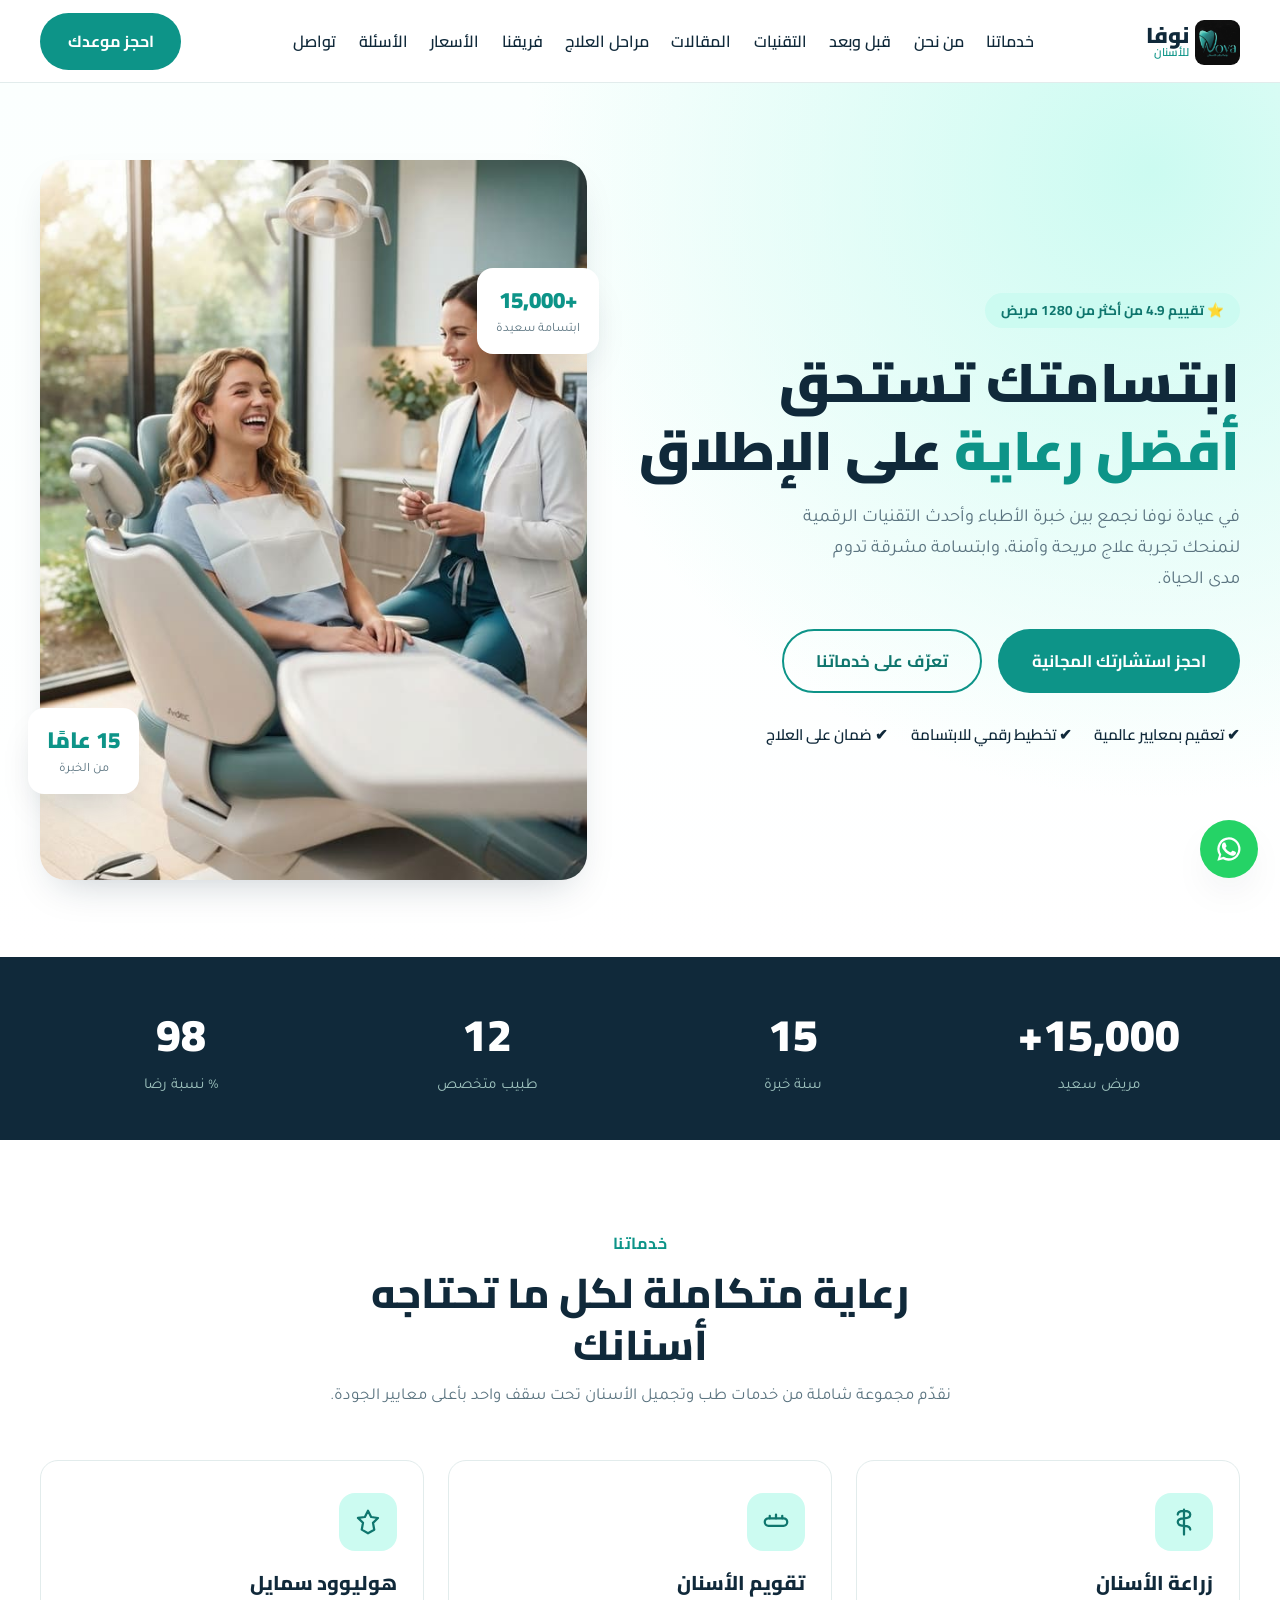
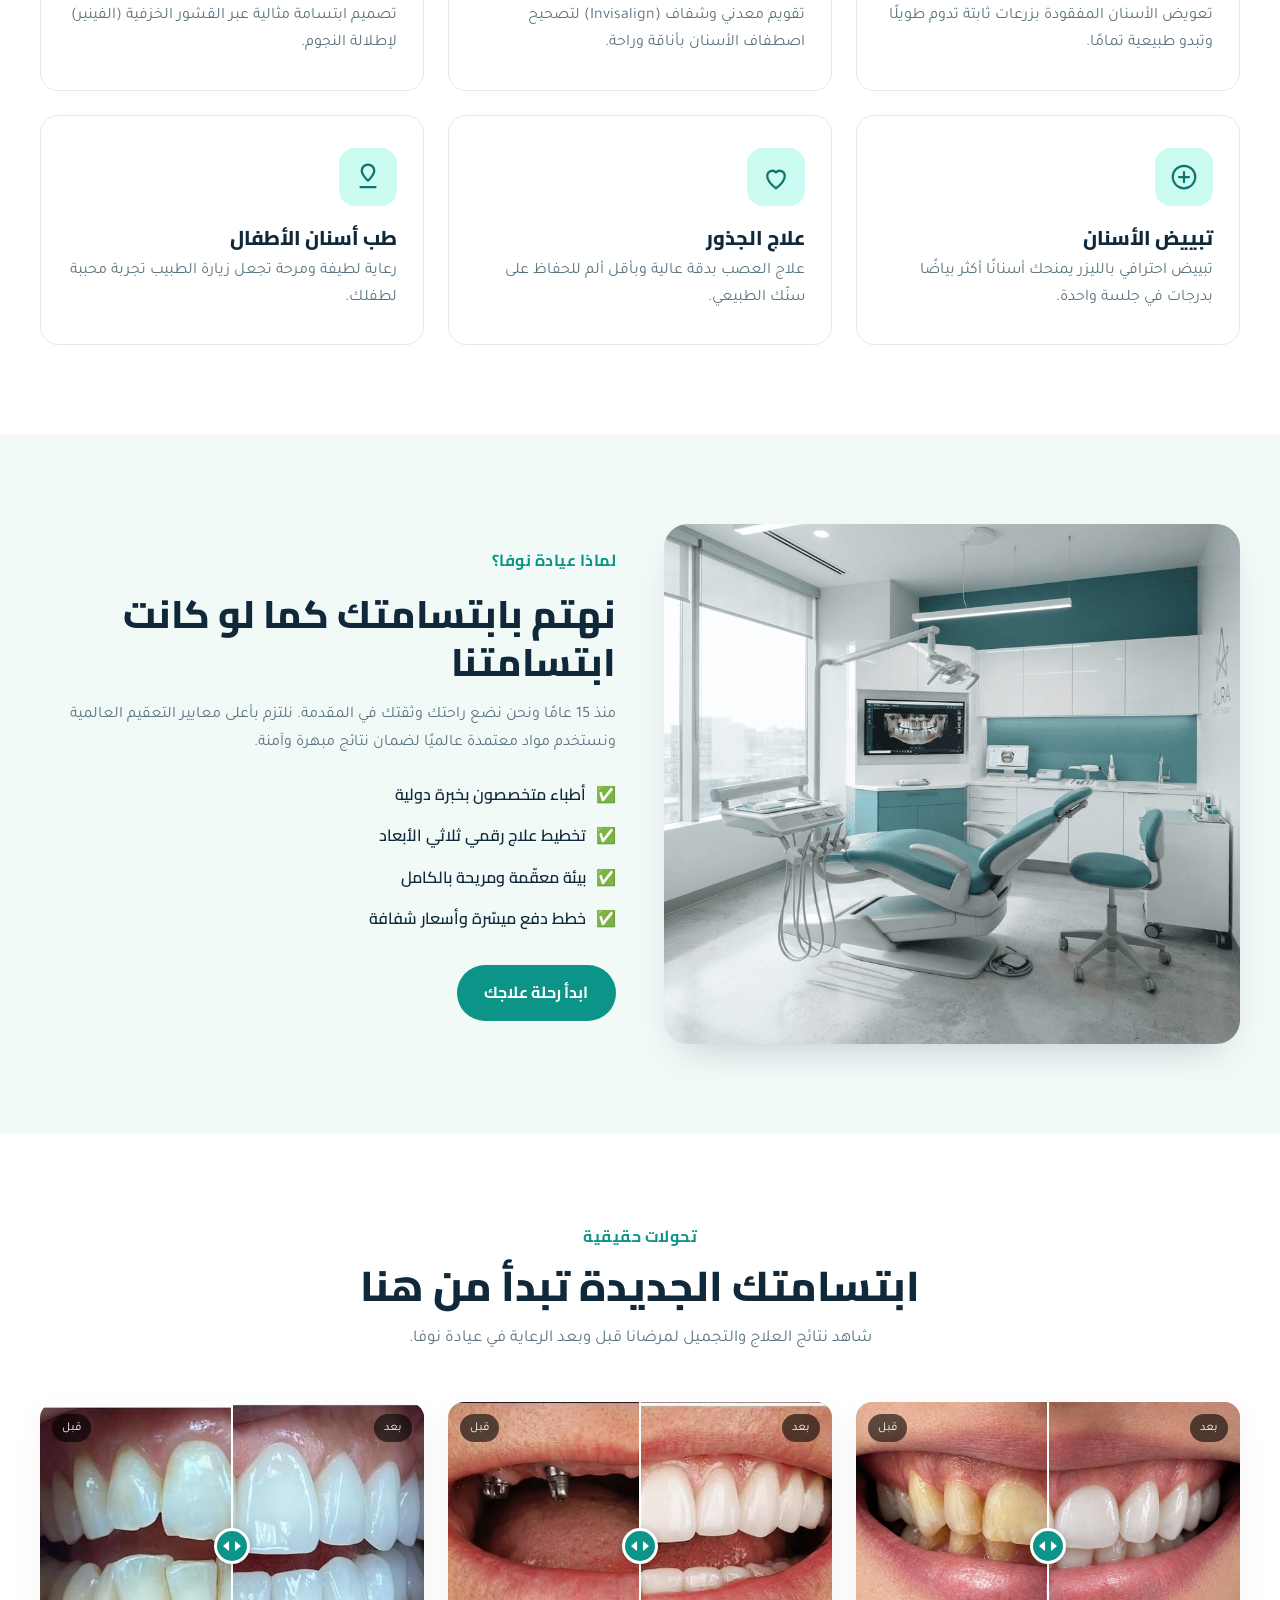
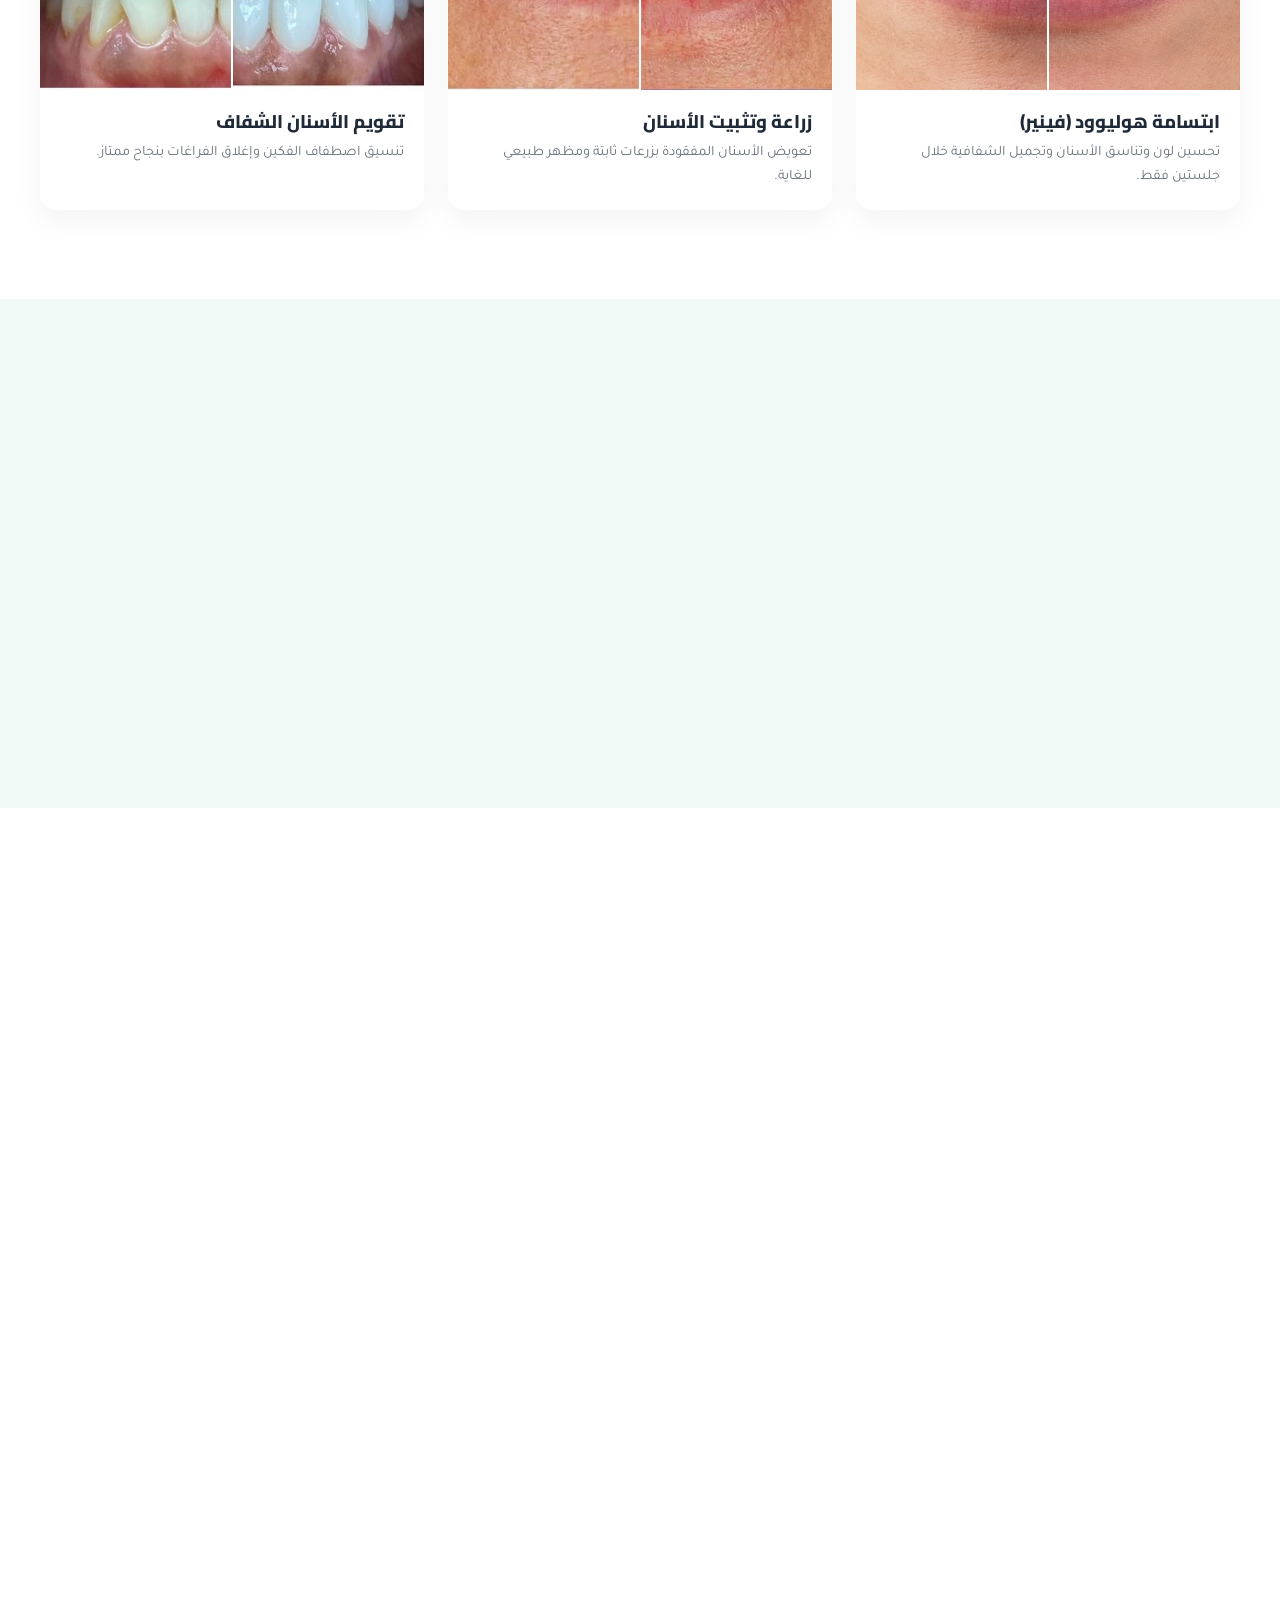
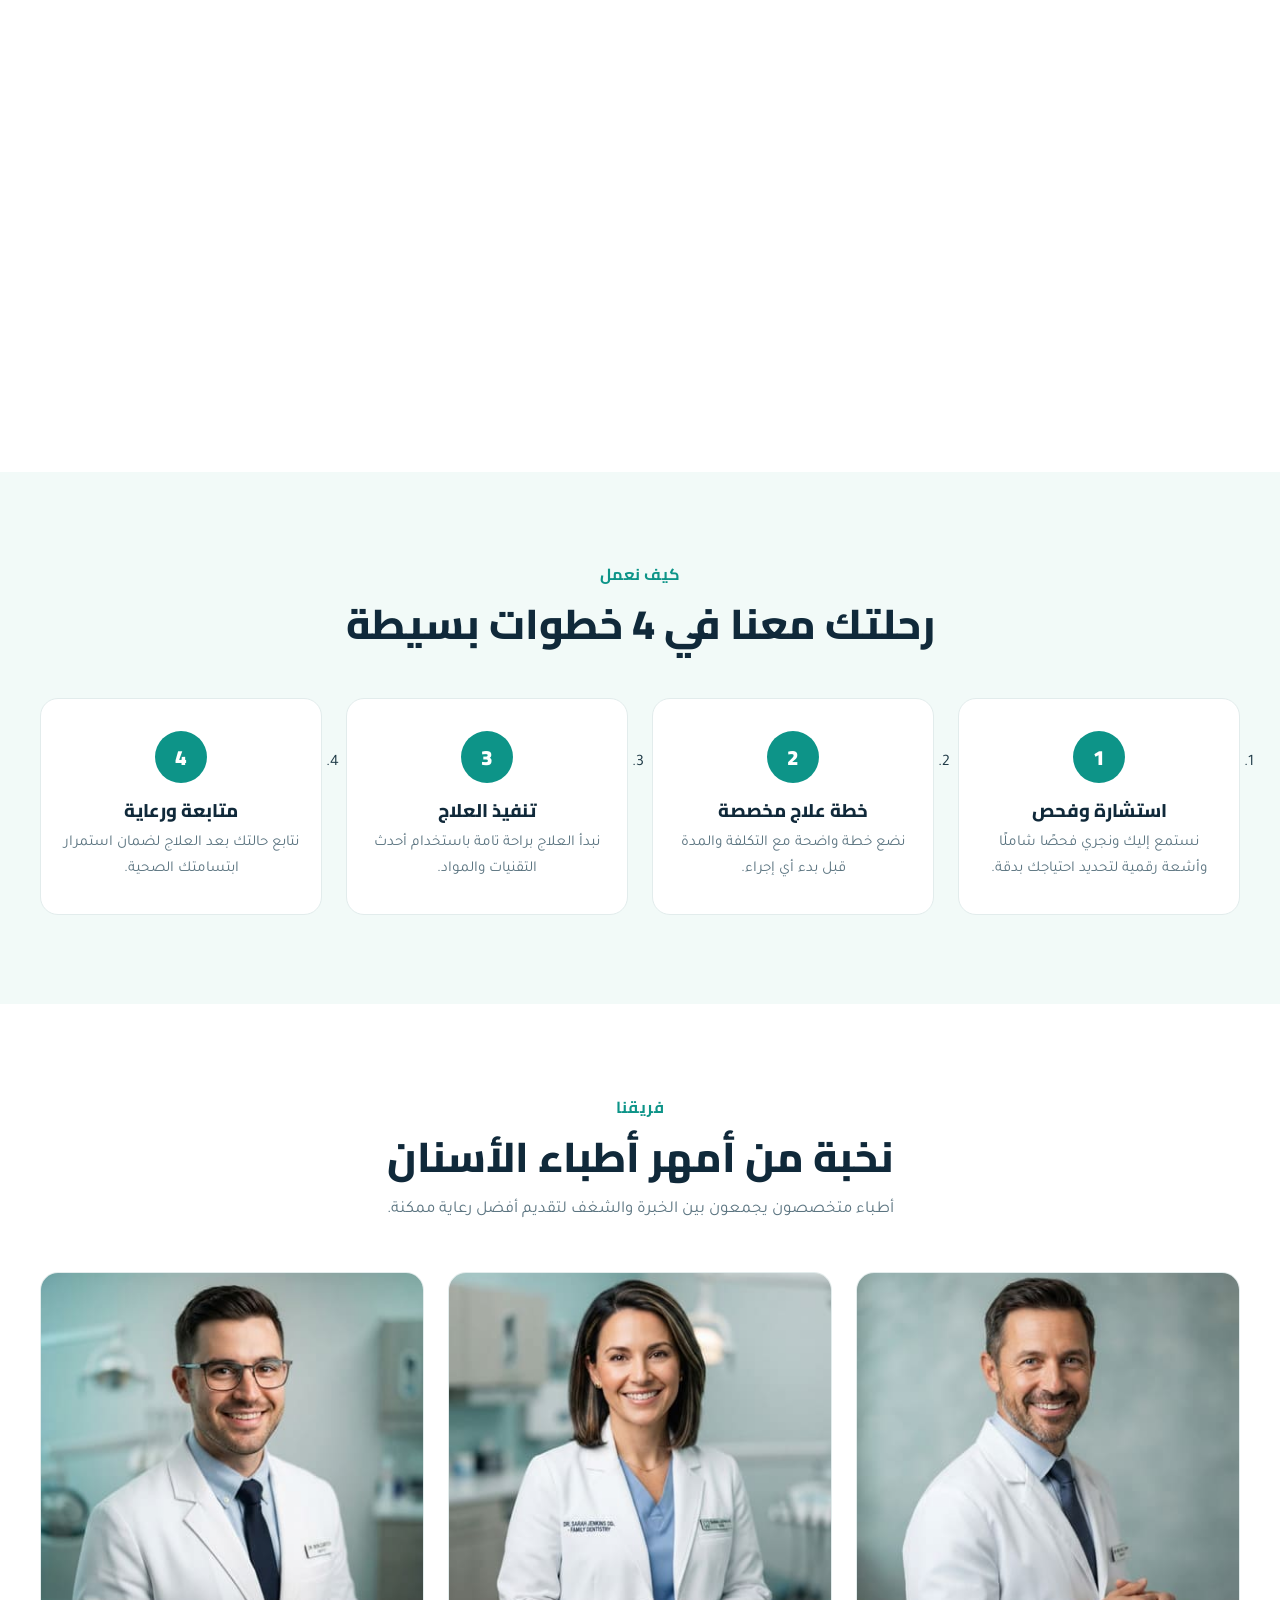
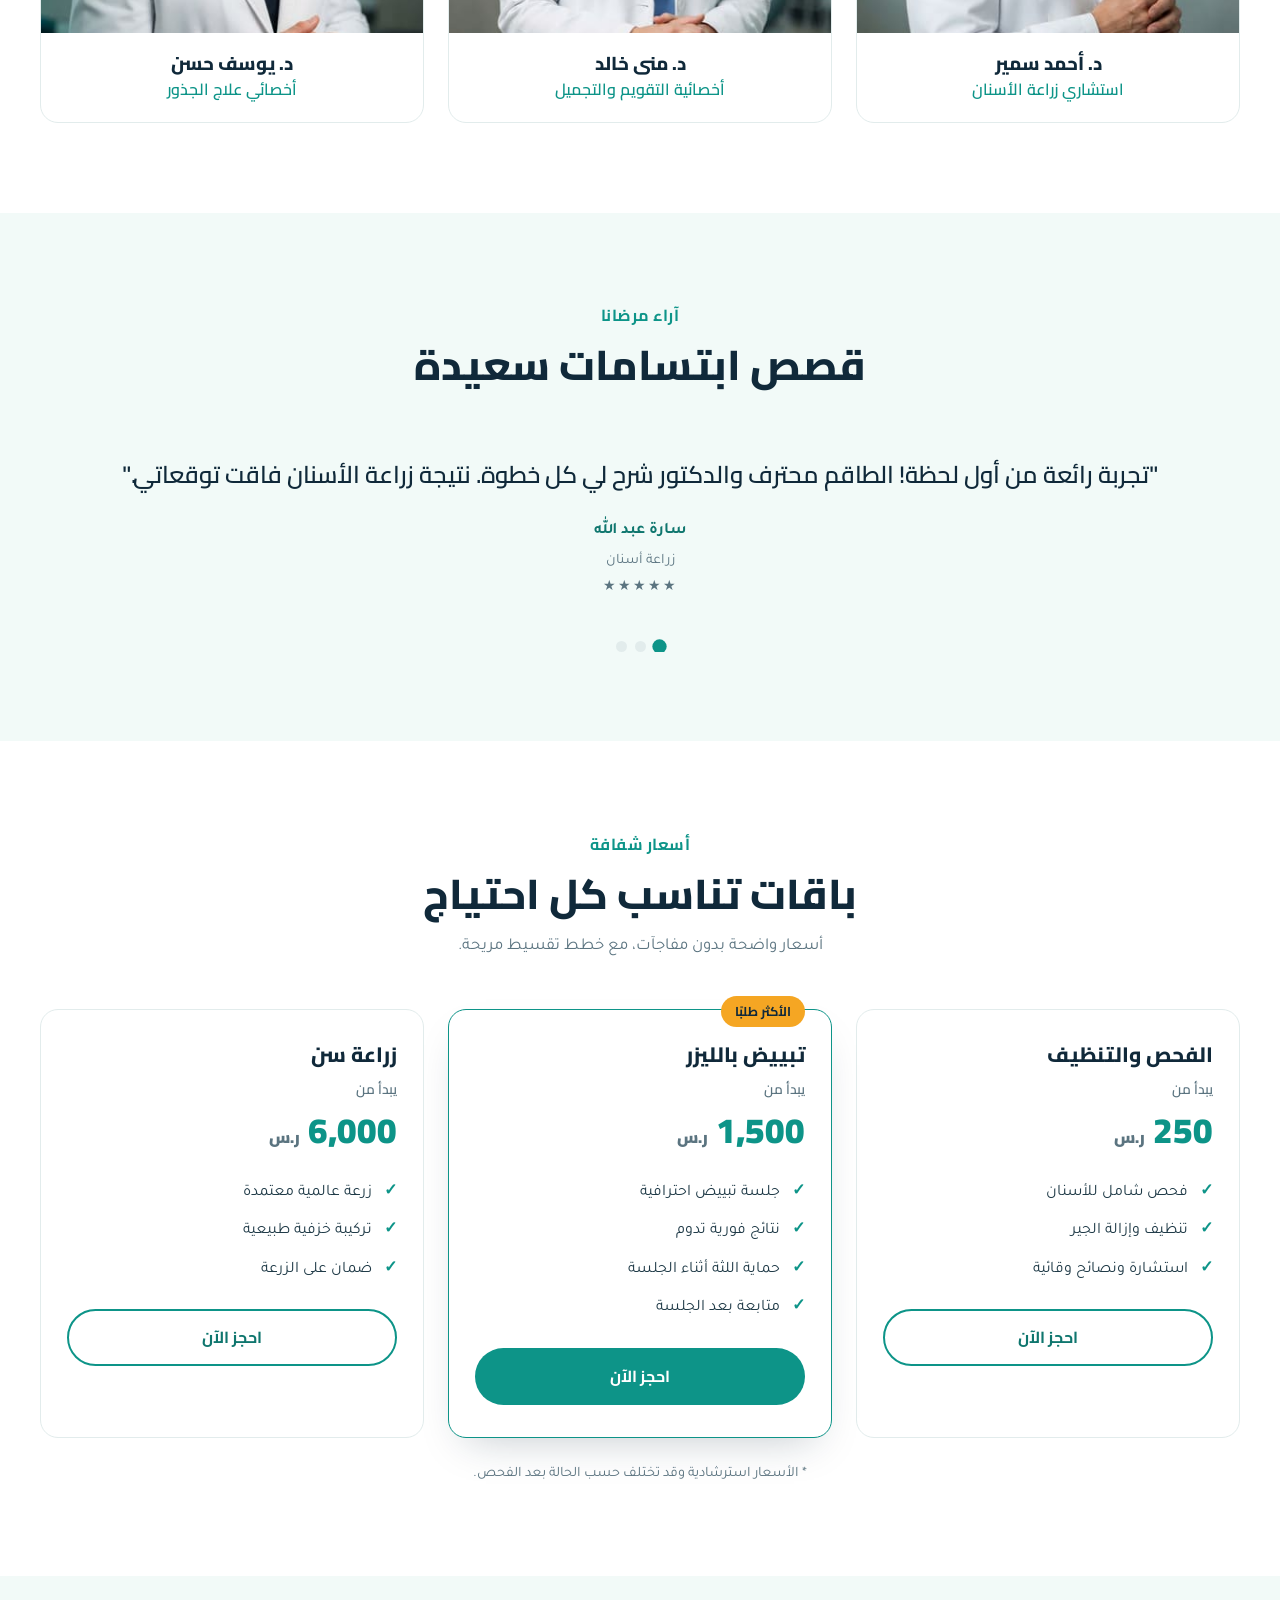
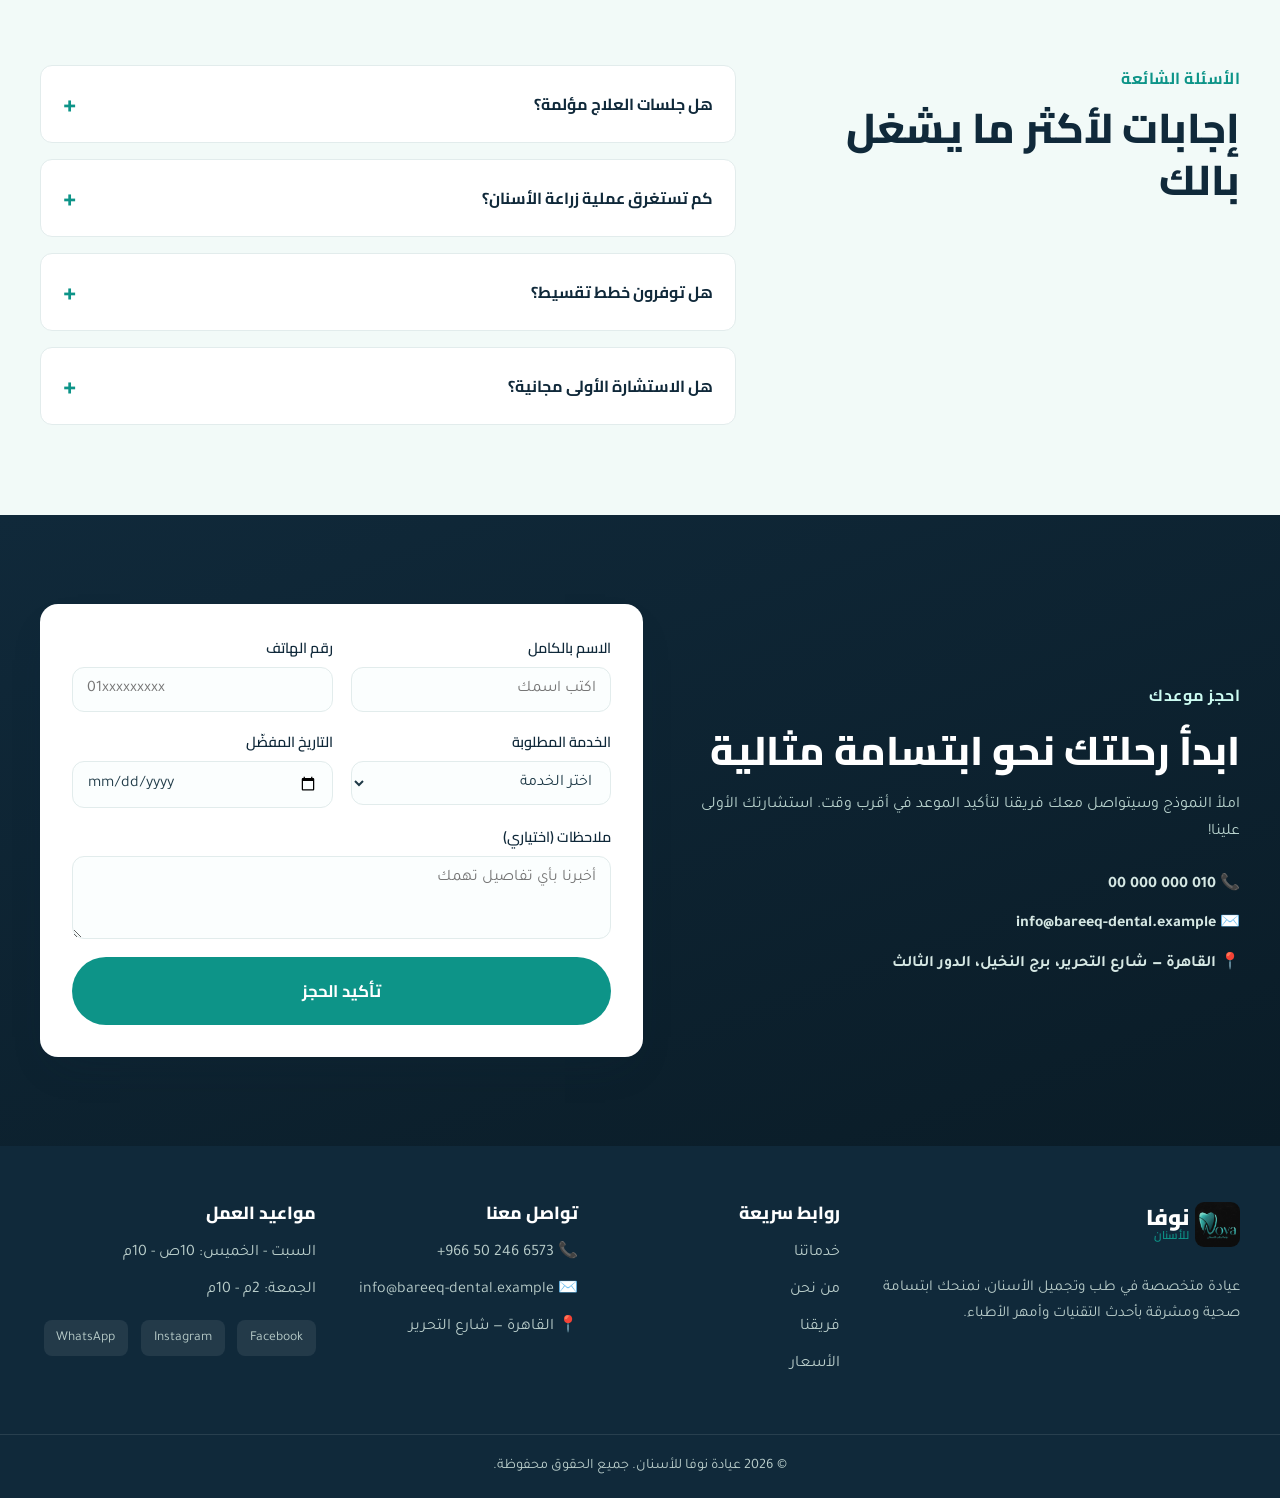
==== commit 9636c435: "success" ====
--- a/index.html
+++ b/index.html
@@ -457,7 +457,7 @@
     <meta name="viewport" content="width=device-width, initial-scale=1.0" />
 
     <!-- ============ إعدادات السيو (SEO) ============ -->
-    <title>عيادة بريق للأسنان | أفضل عيادة أسنان وتجميل ابتسامة</title>
+    <title>عيادة نوفا للأسنان | أفضل عيادة أسنان وتجميل ابتسامة</title>
     <meta
       name="description"
       content="عيادة بريق لطب وتجميل الأسنان — زراعة، تقويم، تبييض، هوليوود سمايل وعلاج الجذور بأحدث التقنيات الرقمية وأطباء خبراء. احجز موعدك الآن."
@@ -552,22 +552,9 @@
       <div class="container header__inner">
         <a href="#hero" class="logo" aria-label="عيادة بريق للأسنان">
           <span class="logo__mark" aria-hidden="true">
-            <svg
-              viewBox="0 0 24 24"
-              width="24"
-              height="24"
-              fill="none"
-              stroke="currentColor"
-              stroke-width="2"
-              stroke-linecap="round"
-              stroke-linejoin="round"
-            >
-              <path
-                d="M12 5.5c-2-2.5-6-2.5-7.5 0C3 8 4 13 6 17c.8 1.6 1.7 3 2.5 3s1-1.5 1.5-3 .8-2 2-2 1.5.5 2 2 .7 3 1.5 3 1.7-1.4 2.5-3c2-4 3-9 1.5-11.5-1.5-2.5-5.5-2.5-7.5 0Z"
-              />
-            </svg>
+            <img class="nova-logo" src="images/Nova.png" alt="">
           </span>
-          <span class="logo__text">بريق<small>للأسنان</small></span>
+          <span class="logo__text">نوفا<small>للأسنان</small></span>
         </a>
 
         <nav class="nav" id="nav" aria-label="القائمة الرئيسية">
@@ -608,7 +595,7 @@
               الإطلاق
             </h1>
             <p class="hero__lead">
-              في عيادة بريق نجمع بين خبرة الأطباء وأحدث التقنيات الرقمية لنمنحك
+              في عيادة نوفا نجمع بين خبرة الأطباء وأحدث التقنيات الرقمية لنمنحك
               تجربة علاج مريحة وآمنة، وابتسامة مشرقة تدوم مدى الحياة.
             </p>
             <div class="hero__actions">
@@ -812,7 +799,7 @@
             />
           </div>
           <div class="about__content reveal">
-            <span class="section__eyebrow">لماذا عيادة بريق؟</span>
+            <span class="section__eyebrow">لماذا عيادة نوفا؟</span>
             <h2>نهتم بابتسامتك كما لو كانت ابتسامتنا</h2>
             <p>
               منذ 15 عامًا ونحن نضع راحتك وثقتك في المقدمة. نلتزم بأعلى معايير
@@ -843,7 +830,7 @@
     <header class="section__head reveal">
       <span class="section__eyebrow">تحولات حقيقية</span>
       <h2>ابتسامتك الجديدة تبدأ من هنا</h2>
-      <p>شاهد نتائج العلاج والتجميل لمرضانا قبل وبعد الرعاية في عيادة بريق.</p>
+      <p>شاهد نتائج العلاج والتجميل لمرضانا قبل وبعد الرعاية في عيادة نوفا.</p>
     </header>
 
     <div class="cards cards--3">
@@ -1361,22 +1348,9 @@
         <div class="footer__col">
           <a href="#hero" class="logo logo--light">
             <span class="logo__mark" aria-hidden="true">
-              <svg
-                viewBox="0 0 24 24"
-                width="24"
-                height="24"
-                fill="none"
-                stroke="currentColor"
-                stroke-width="2"
-                stroke-linecap="round"
-                stroke-linejoin="round"
-              >
-                <path
-                  d="M12 5.5c-2-2.5-6-2.5-7.5 0C3 8 4 13 6 17c.8 1.6 1.7 3 2.5 3s1-1.5 1.5-3 .8-2 2-2 1.5.5 2 2 .7 3 1.5 3 1.7-1.4 2.5-3c2-4 3-9 1.5-11.5-1.5-2.5-5.5-2.5-7.5 0Z"
-                />
-              </svg>
+              <img class="nova-logo" src="images/Nova.png" alt="">
             </span>
-            <span class="logo__text">بريق<small>للأسنان</small></span>
+            <span class="logo__text">نوفا<small>للأسنان</small></span>
           </a>
           <p>
             عيادة متخصصة في طب وتجميل الأسنان، نمنحك ابتسامة صحية ومشرقة بأحدث
@@ -1395,7 +1369,7 @@
         <div class="footer__col">
           <h4>تواصل معنا</h4>
           <ul>
-            <li><a href="tel:+201140286051" dir="ltr">01140286051 📞</a></li>
+            <li><a href="tel:+966502466573" dir="ltr">+966 50 246 6573 📞</a></li>
             <li>
               <a href="mailto:info@bareeq-dental.example"
                 >✉️ info@bareeq-dental.example</a
@@ -1413,14 +1387,14 @@
           <div class="social" aria-label="وسائل التواصل الاجتماعي">
             <a href="https://www.facebook.com/ali.allam.720467" aria-label="فيسبوك" target="_blank">Facebook</a>
             <a href="#" aria-label="إنستجرام">Instagram</a>
-            <a href="https://wa.me/201140286051" aria-label="واتساب">WhatsApp</a>
+            <a href="https://wa.me/966502466573" aria-label="واتساب">WhatsApp</a>
           </div>
         </div>
       </div>
       <div class="footer__bottom">
         <div class="container">
           <p>
-            © <span id="year"></span> عيادة بريق للأسنان. جميع الحقوق محفوظة.
+            © <span id="year"></span> عيادة نوفا للأسنان. جميع الحقوق محفوظة.
           </p>
         </div>
       </div>
@@ -1428,7 +1402,7 @@
 
     <!-- زر واتساب عائم -->
     <a
-      href="https://wa.me/201140286051?text=مرحبًا، أود حجز استشارة في عيادة بريق للأسنان."
+      href="https://wa.me/966502466573?text=مرحبًا، أود حجز استشارة في عيادة نوفا للأسنان."
       class="whatsapp-fab"
       aria-label="تواصل عبر واتساب"
       target="_blank"
--- a/style.css
+++ b/style.css
@@ -82,6 +82,7 @@
 .header__inner { display: flex; align-items: center; justify-content: space-between; gap: 1rem; padding: .8rem 0; }
 
 .logo { display: inline-flex; align-items: center; gap: .55rem; font-family: var(--font-head); }
+.nova-logo {border-radius: 9px; max-width: 2.8rem;}
 .logo__mark {
   width: 42px; height: 42px; display: grid; place-items: center;
   background: var(--teal); color: var(--white); border-radius: 12px;
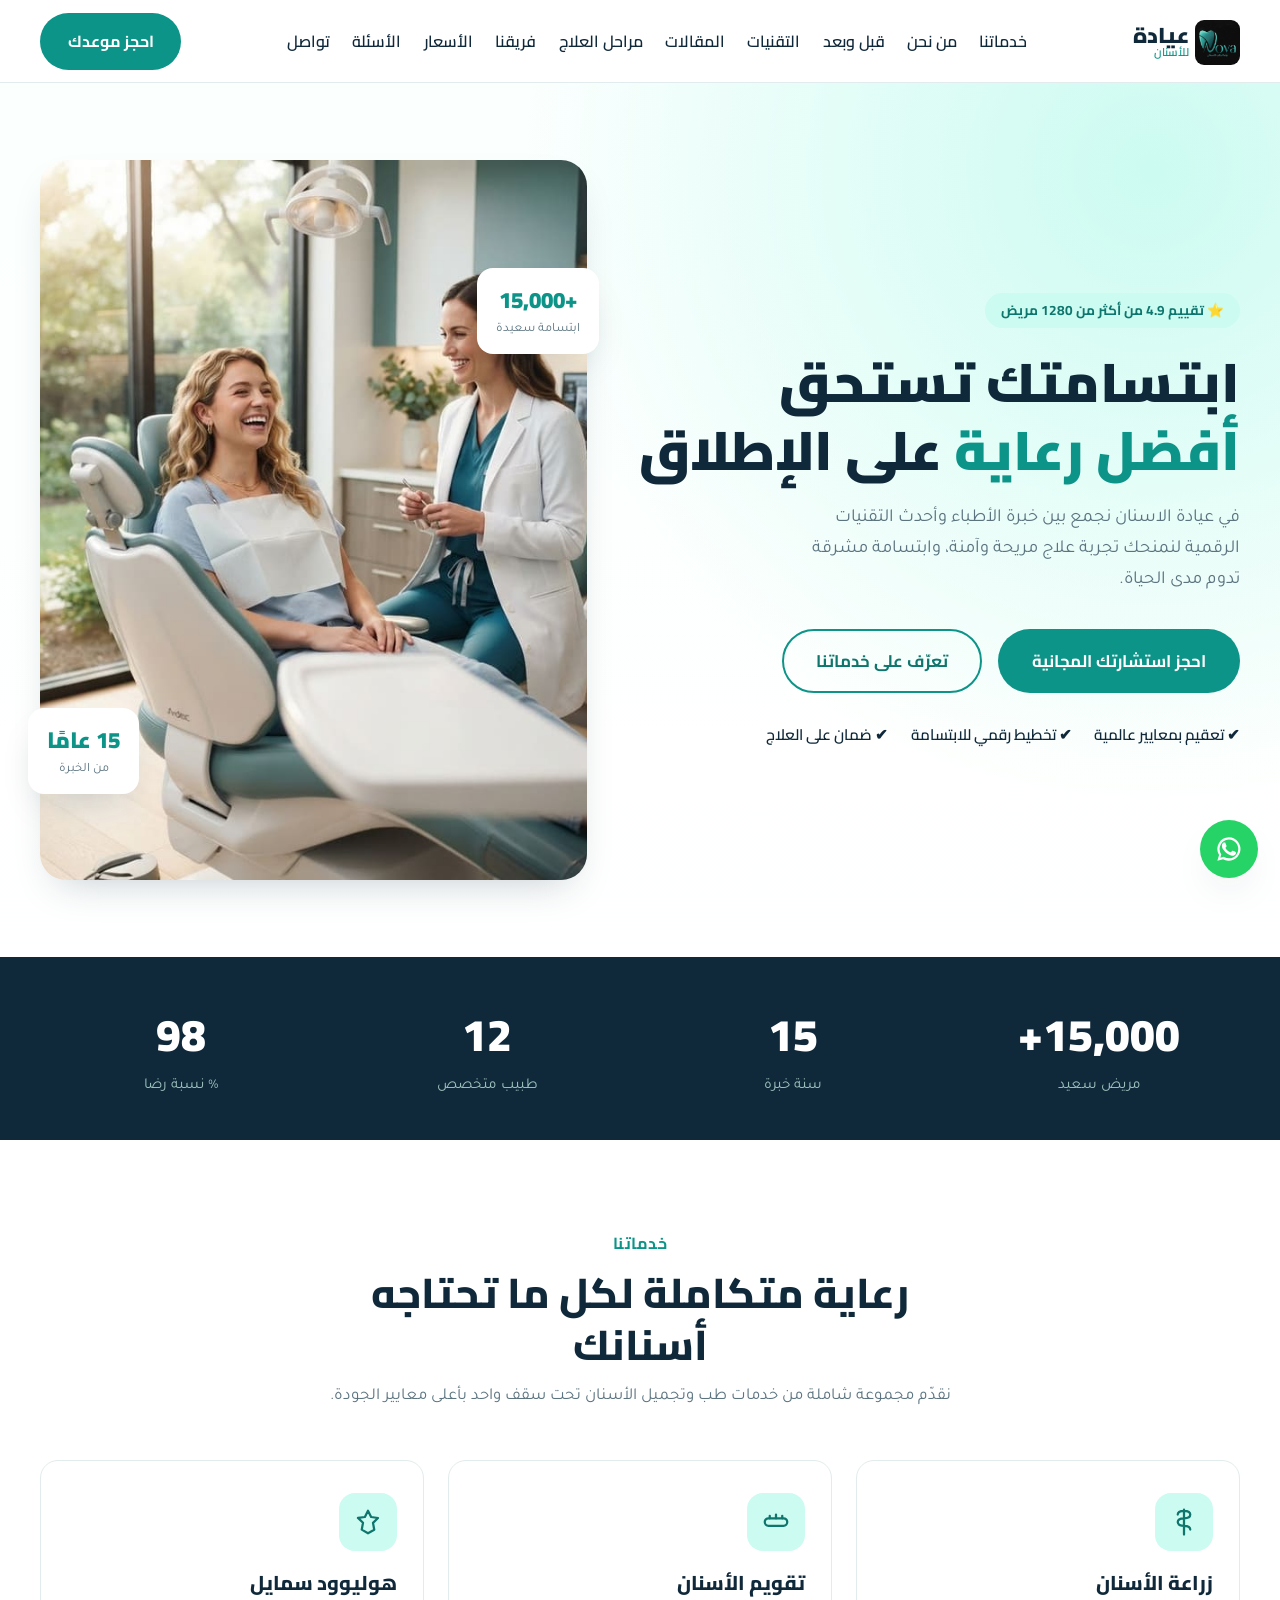
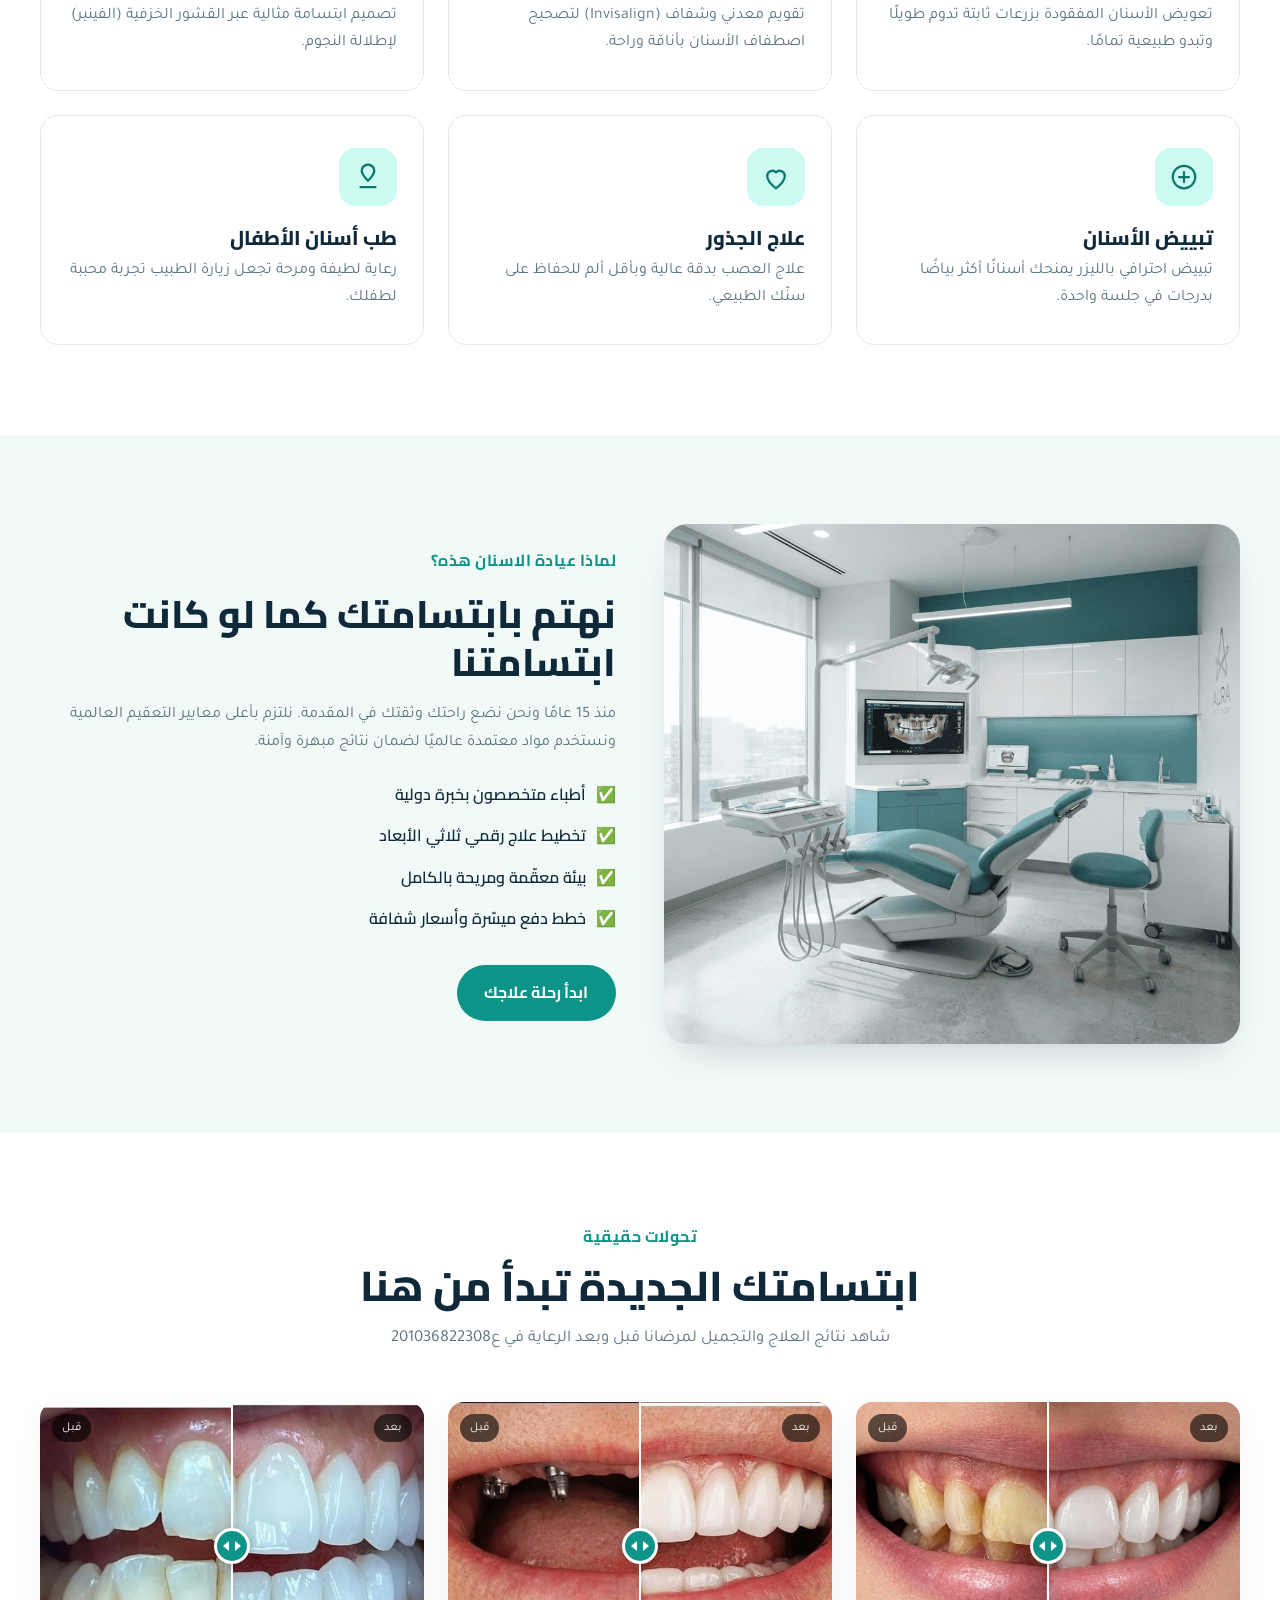
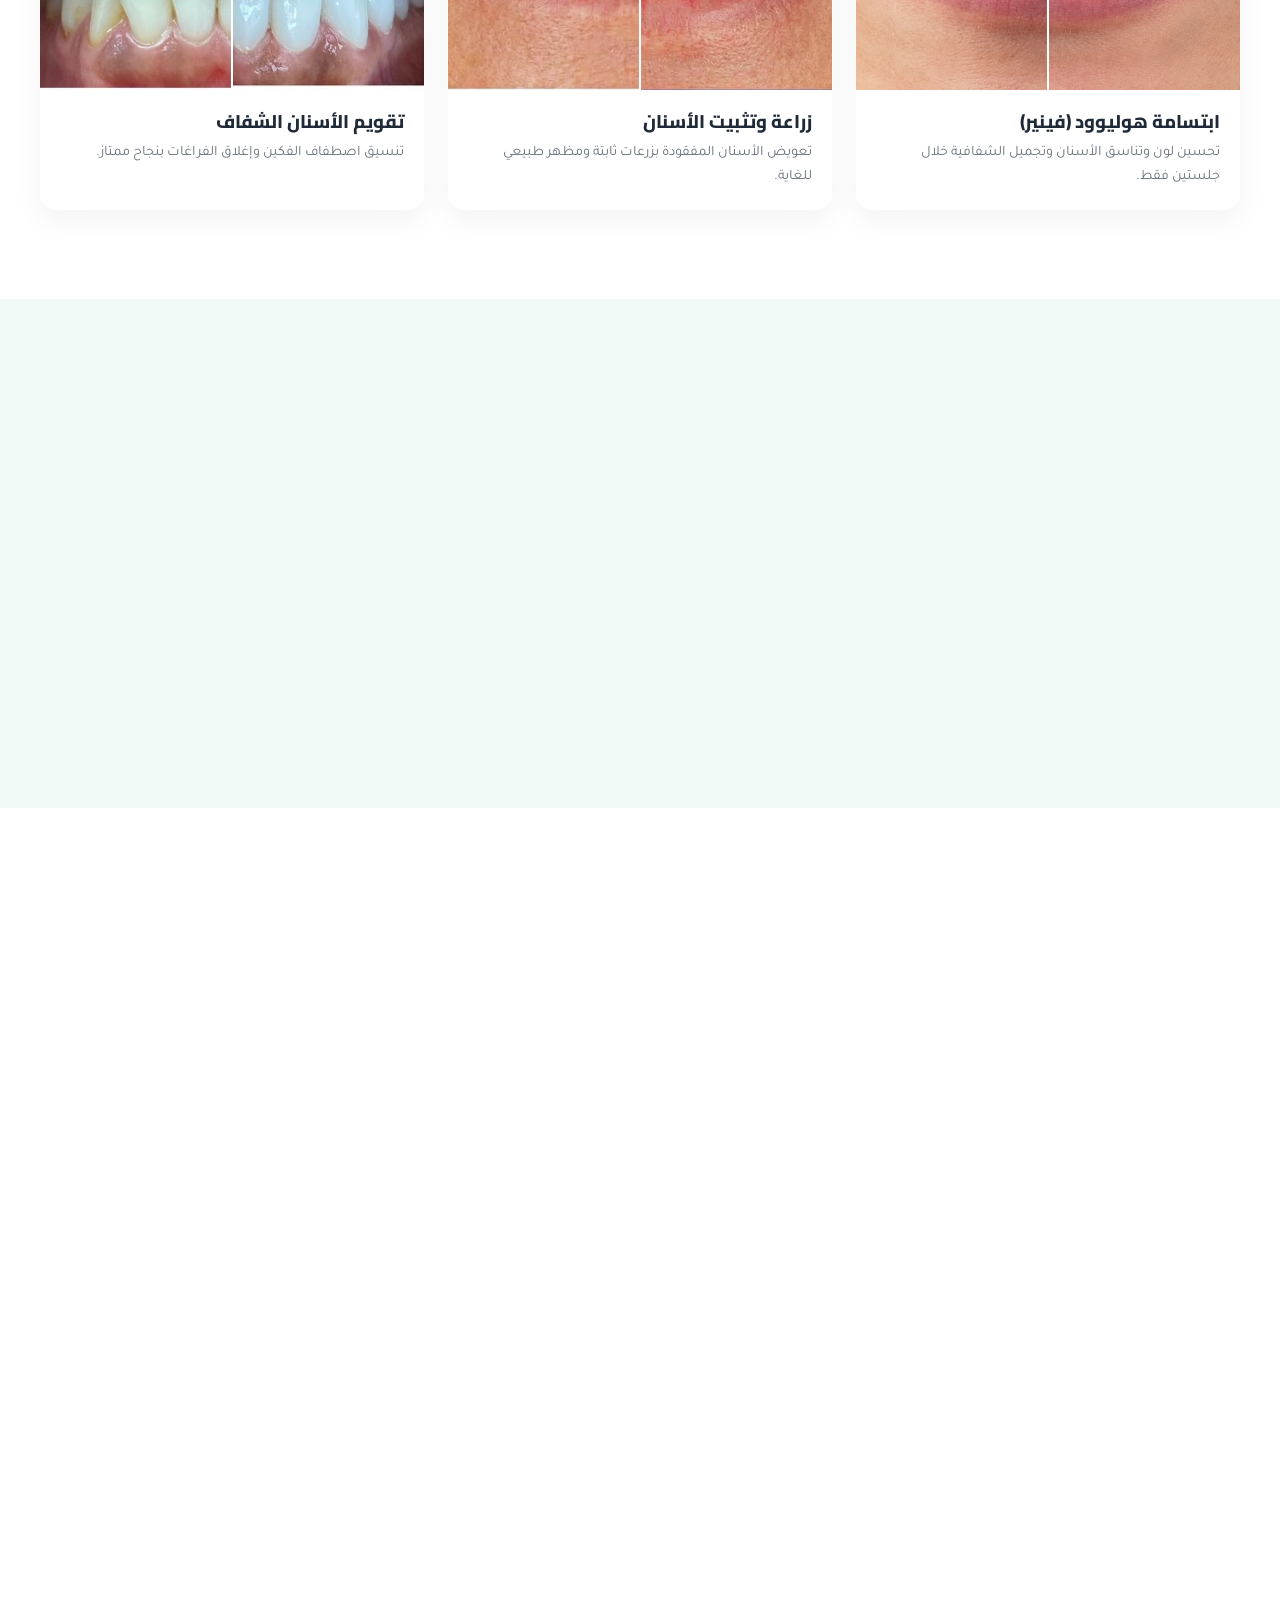
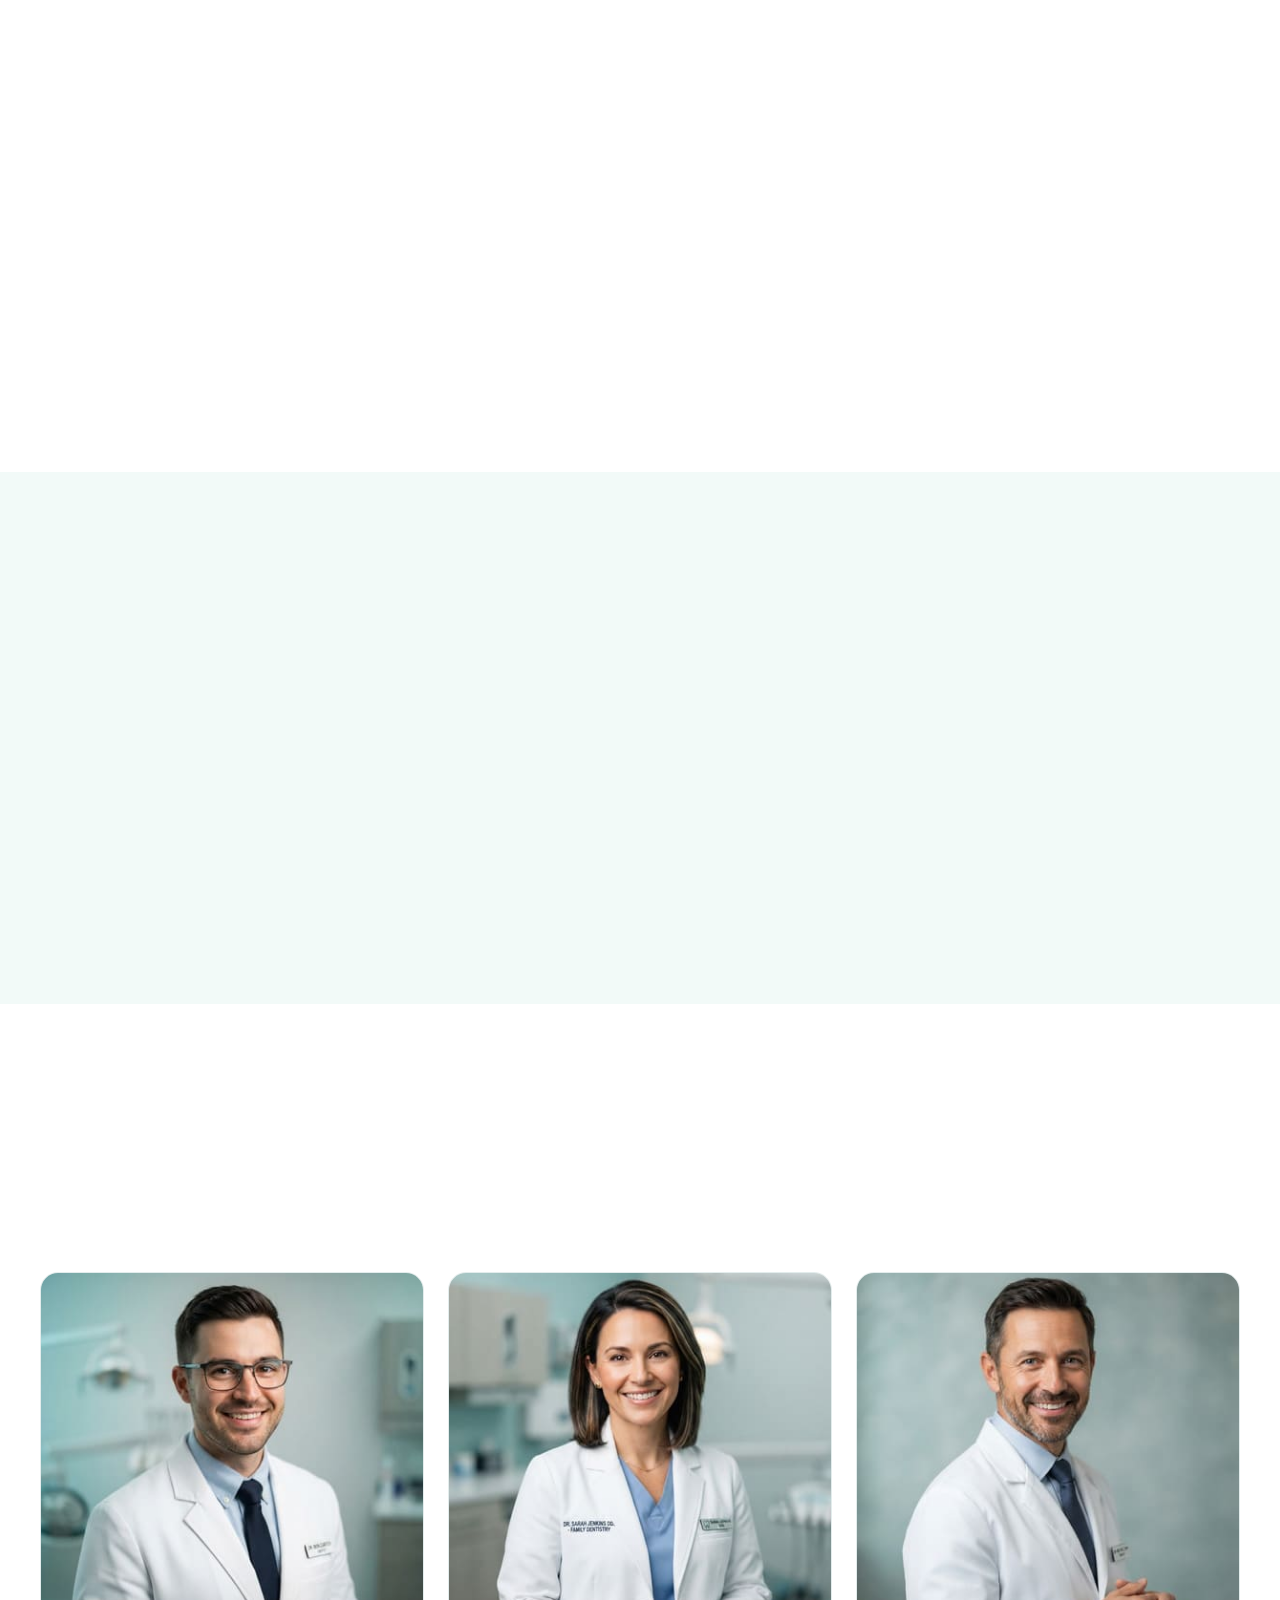
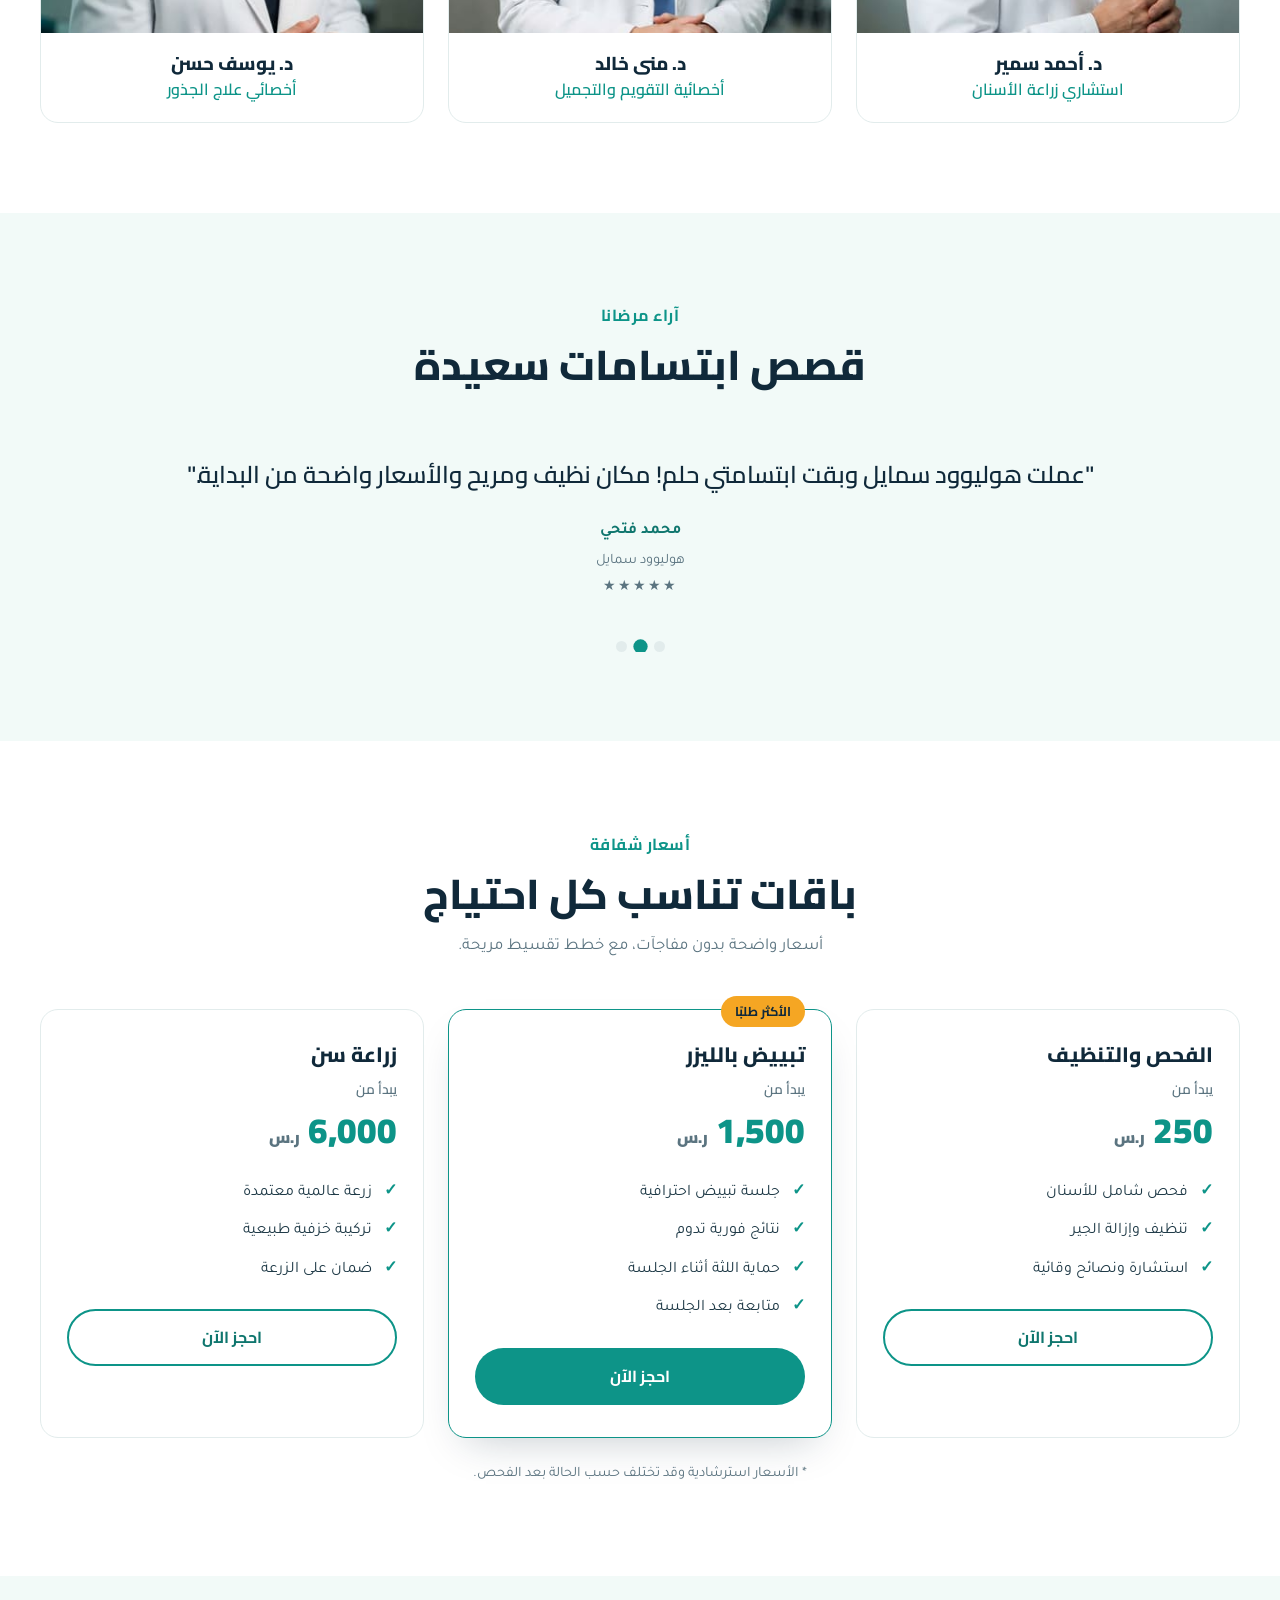
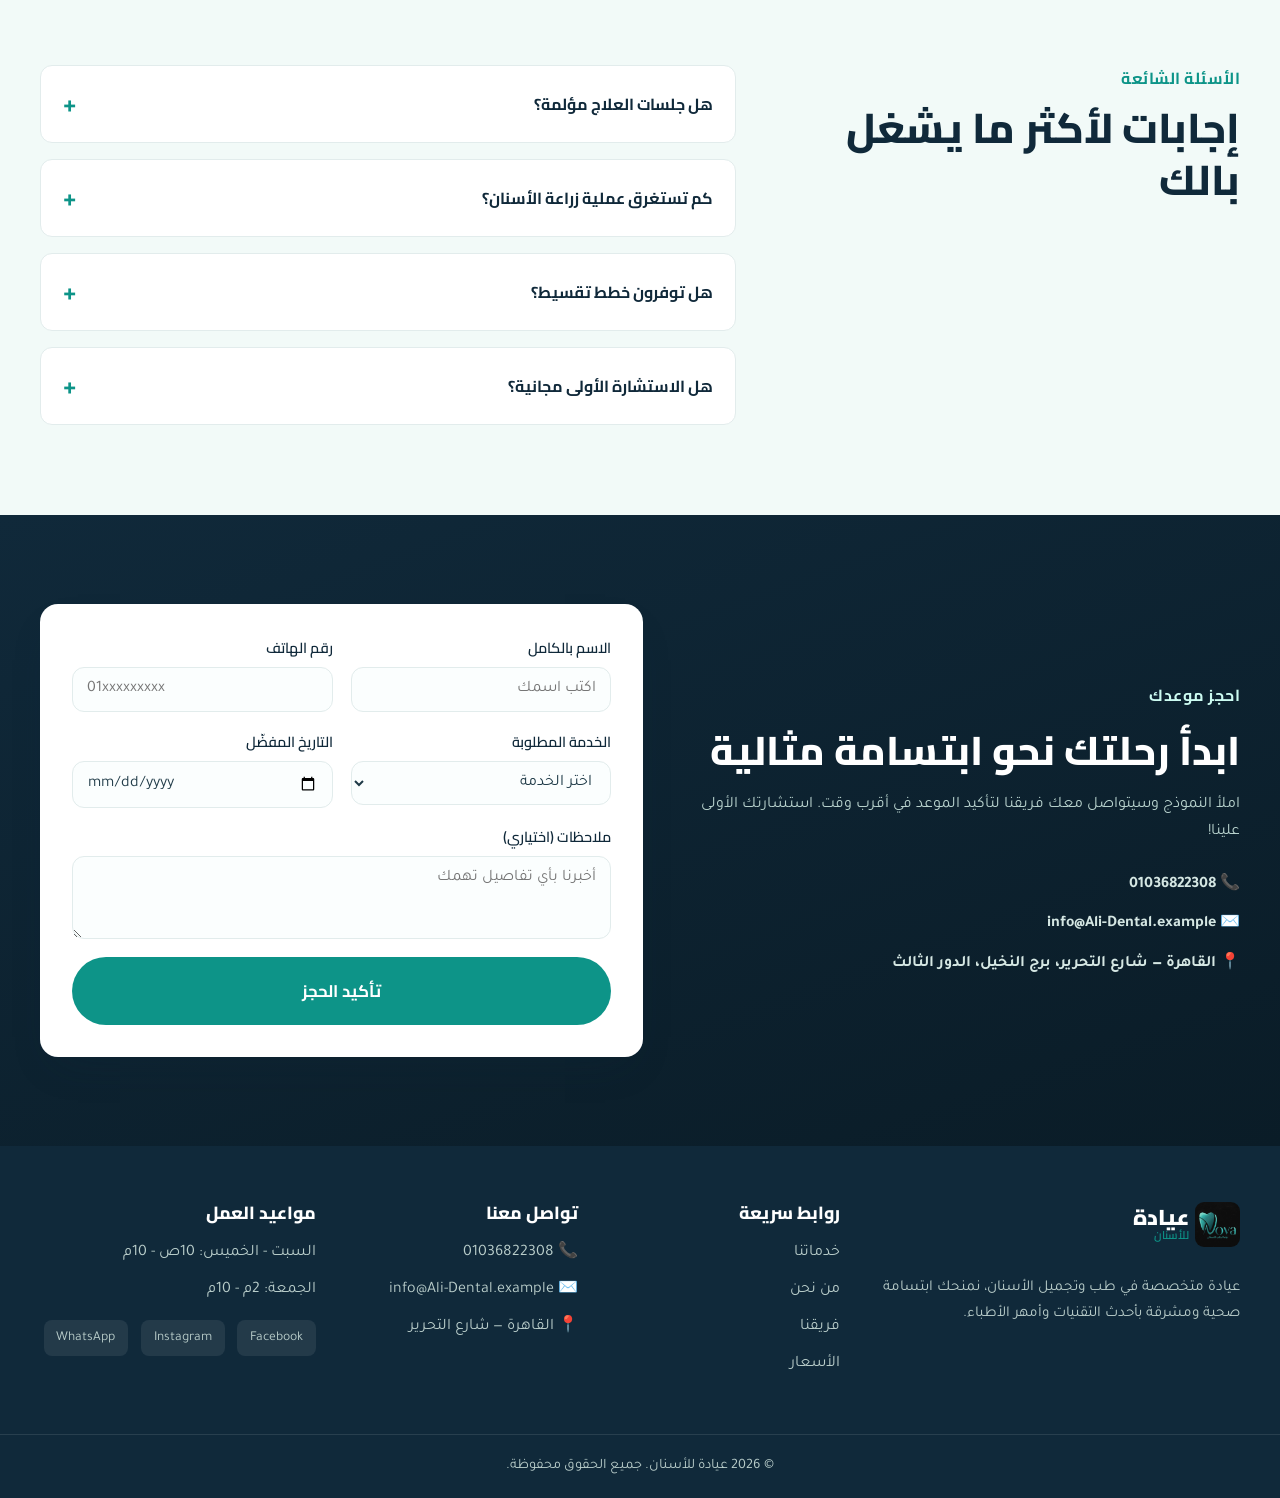
==== commit fc012b3e: "success" ====
--- a/index.html
+++ b/index.html
@@ -457,7 +457,7 @@
     <meta name="viewport" content="width=device-width, initial-scale=1.0" />
 
     <!-- ============ إعدادات السيو (SEO) ============ -->
-    <title>عيادة نوفا للأسنان | أفضل عيادة أسنان وتجميل ابتسامة</title>
+    <title>عيادة للأسنان | أفضل عيادة أسنان وتجميل ابتسامة</title>
     <meta
       name="description"
       content="عيادة بريق لطب وتجميل الأسنان — زراعة، تقويم، تبييض، هوليوود سمايل وعلاج الجذور بأحدث التقنيات الرقمية وأطباء خبراء. احجز موعدك الآن."
@@ -554,7 +554,7 @@
           <span class="logo__mark" aria-hidden="true">
             <img class="nova-logo" src="images/Nova.png" alt="">
           </span>
-          <span class="logo__text">نوفا<small>للأسنان</small></span>
+          <span class="logo__text">عيادة<small>للأسنان</small></span>
         </a>
 
         <nav class="nav" id="nav" aria-label="القائمة الرئيسية">
@@ -595,7 +595,7 @@
               الإطلاق
             </h1>
             <p class="hero__lead">
-              في عيادة نوفا نجمع بين خبرة الأطباء وأحدث التقنيات الرقمية لنمنحك
+              في عيادة الاسنان نجمع بين خبرة الأطباء وأحدث التقنيات الرقمية لنمنحك
               تجربة علاج مريحة وآمنة، وابتسامة مشرقة تدوم مدى الحياة.
             </p>
             <div class="hero__actions">
@@ -799,7 +799,7 @@
             />
           </div>
           <div class="about__content reveal">
-            <span class="section__eyebrow">لماذا عيادة نوفا؟</span>
+            <span class="section__eyebrow">لماذا عيادة الاسنان هذه؟</span>
             <h2>نهتم بابتسامتك كما لو كانت ابتسامتنا</h2>
             <p>
               منذ 15 عامًا ونحن نضع راحتك وثقتك في المقدمة. نلتزم بأعلى معايير
@@ -830,7 +830,7 @@
     <header class="section__head reveal">
       <span class="section__eyebrow">تحولات حقيقية</span>
       <h2>ابتسامتك الجديدة تبدأ من هنا</h2>
-      <p>شاهد نتائج العلاج والتجميل لمرضانا قبل وبعد الرعاية في عيادة نوفا.</p>
+      <p>شاهد نتائج العلاج والتجميل لمرضانا قبل وبعد الرعاية في ع201036822308</p>
     </header>
 
     <div class="cards cards--3">
@@ -1279,8 +1279,8 @@
               استشارتك الأولى علينا!
             </p>
             <ul class="booking__points">
-              <li>📞 010 000 000 00</li>
-              <li>✉️ info@bareeq-dental.example</li>
+              <li>📞 01036822308</li>
+              <li>✉️ info@Ali-Dental.example</li>
               <li>📍 القاهرة — شارع التحرير، برج النخيل، الدور الثالث</li>
             </ul>
           </div>
@@ -1350,7 +1350,7 @@
             <span class="logo__mark" aria-hidden="true">
               <img class="nova-logo" src="images/Nova.png" alt="">
             </span>
-            <span class="logo__text">نوفا<small>للأسنان</small></span>
+            <span class="logo__text">عيادة<small>للأسنان</small></span>
           </a>
           <p>
             عيادة متخصصة في طب وتجميل الأسنان، نمنحك ابتسامة صحية ومشرقة بأحدث
@@ -1369,10 +1369,10 @@
         <div class="footer__col">
           <h4>تواصل معنا</h4>
           <ul>
-            <li><a href="tel:+966502466573" dir="ltr">+966 50 246 6573 📞</a></li>
+            <li><a href="tel:+201036822308" dir="ltr">01036822308 📞</a></li>
             <li>
-              <a href="mailto:info@bareeq-dental.example"
-                >✉️ info@bareeq-dental.example</a
+              <a href="mailto:info@ِAli-Dental.example"
+                >✉️ info@Ali-Dental.example</a
               >
             </li>
             <li>📍 القاهرة — شارع التحرير</li>
@@ -1387,14 +1387,14 @@
           <div class="social" aria-label="وسائل التواصل الاجتماعي">
             <a href="https://www.facebook.com/ali.allam.720467" aria-label="فيسبوك" target="_blank">Facebook</a>
             <a href="#" aria-label="إنستجرام">Instagram</a>
-            <a href="https://wa.me/966502466573" aria-label="واتساب">WhatsApp</a>
+            <a href="https://wa.me/201036822308" aria-label="واتساب">WhatsApp</a>
           </div>
         </div>
       </div>
       <div class="footer__bottom">
         <div class="container">
           <p>
-            © <span id="year"></span> عيادة نوفا للأسنان. جميع الحقوق محفوظة.
+            © <span id="year"></span> عيادة للأسنان. جميع الحقوق محفوظة.
           </p>
         </div>
       </div>
@@ -1402,7 +1402,7 @@
 
     <!-- زر واتساب عائم -->
     <a
-      href="https://wa.me/966502466573?text=مرحبًا، أود حجز استشارة في عيادة نوفا للأسنان."
+      href="https://wa.me/201036822308?text=مرحبًا، أود حجز استشارة في عيادة للأسنان."
       class="whatsapp-fab"
       aria-label="تواصل عبر واتساب"
       target="_blank"
--- a/style.css
+++ b/style.css
@@ -563,7 +563,7 @@
 }
 .field input:focus, .field select:focus, .field textarea:focus { outline: none; border-color: var(--teal); box-shadow: 0 0 0 3px var(--teal-soft); }
 .form__success { grid-column: 1 / -1; color: var(--teal-dark); background: var(--teal-soft); padding: .8rem; border-radius: var(--radius-sm); text-align: center; font-weight: 700; }
-
+/* textarea .message { max-width: fit-content; min-width: fit-content;} */
 /* ====================== التذييل ====================== */
 .footer { background: var(--navy); color: #b9cdca; }
 .footer__grid { display: grid; grid-template-columns: 1.6fr 1fr 1fr 1.2fr; gap: 2rem; padding: 3.5rem 0; }
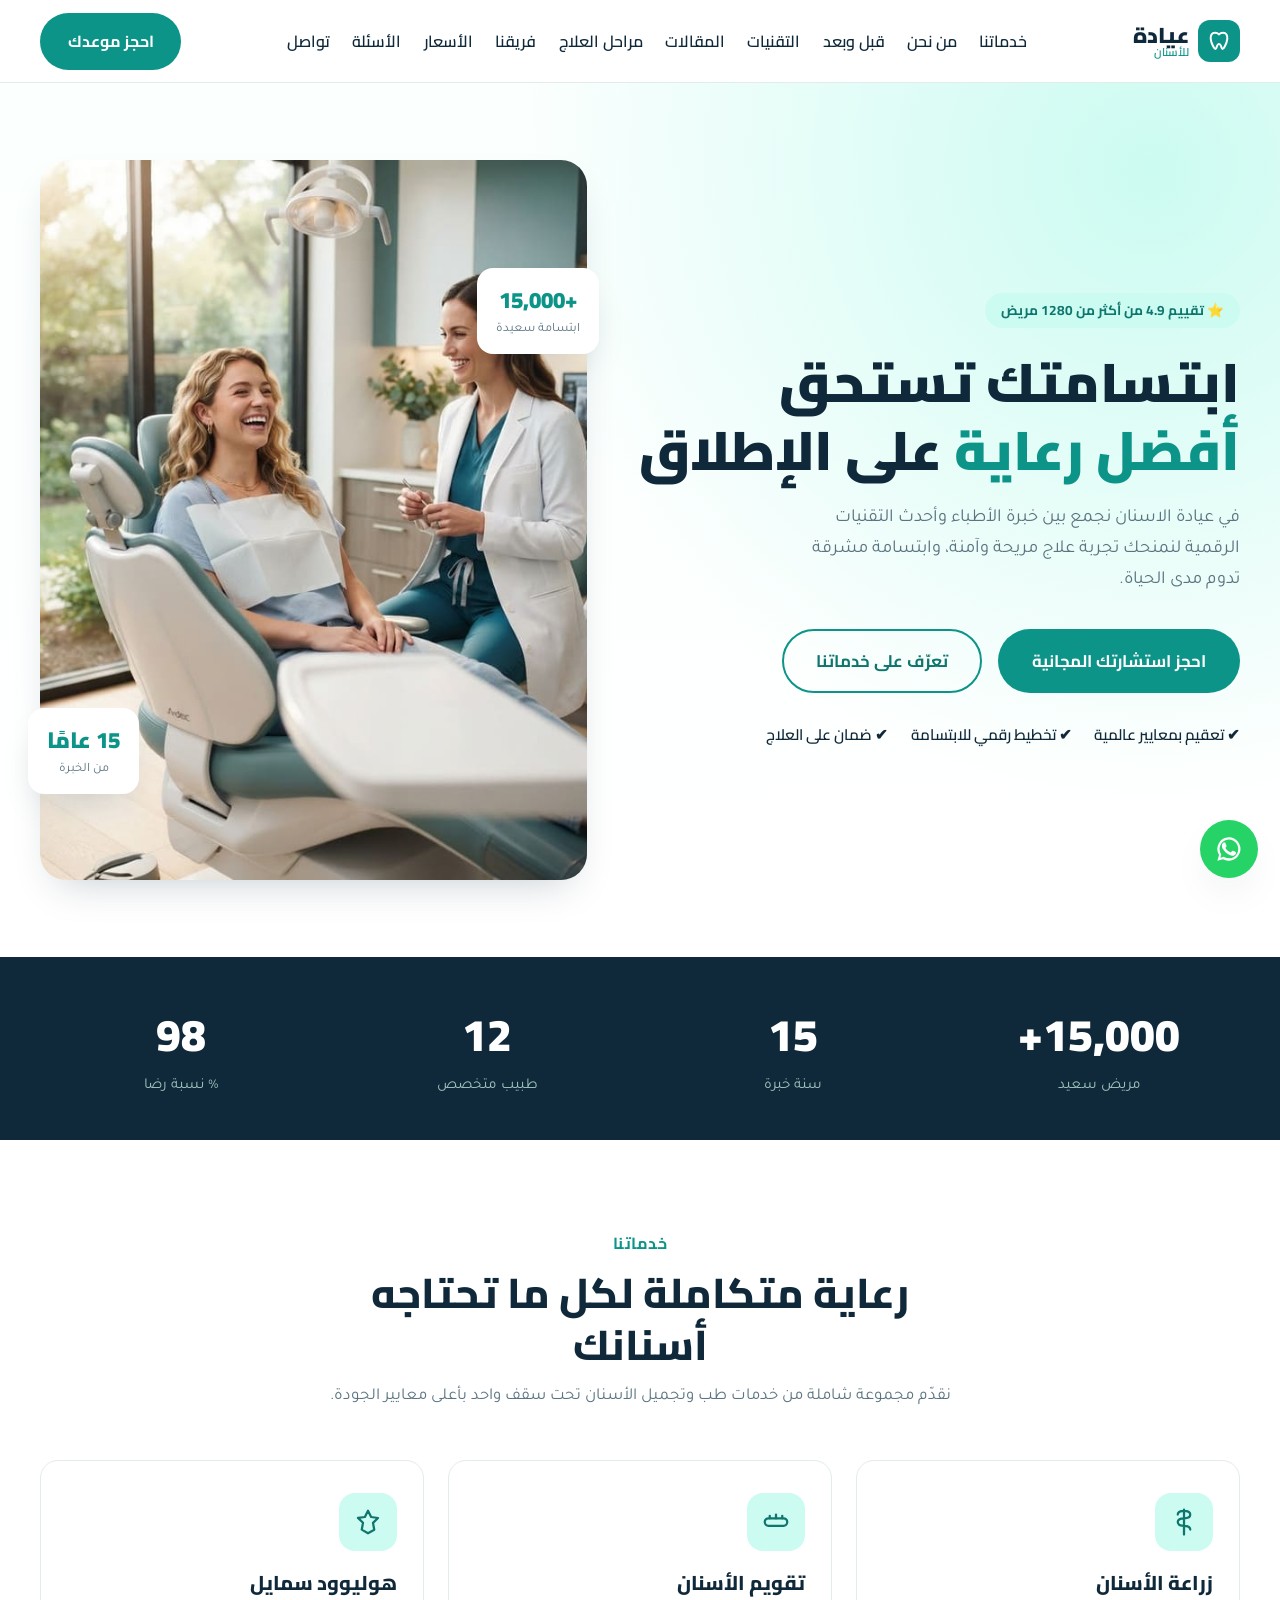
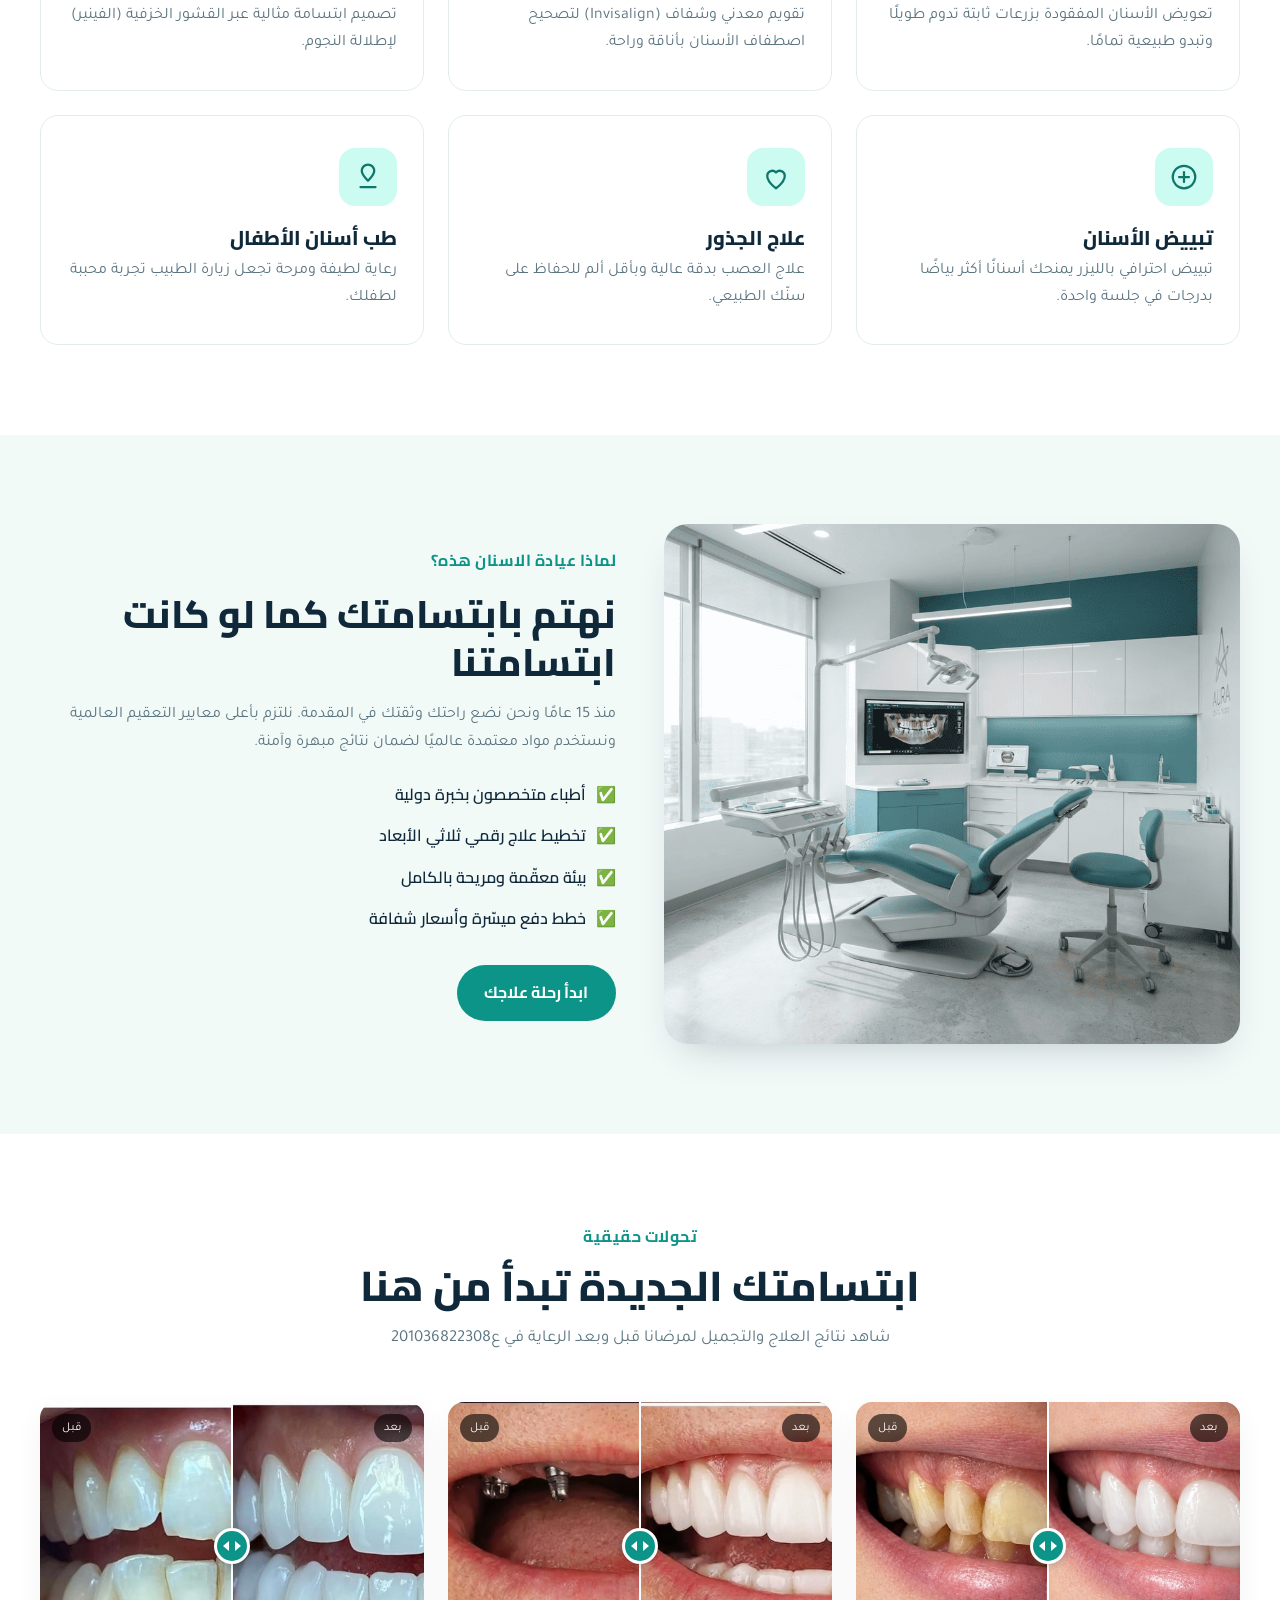
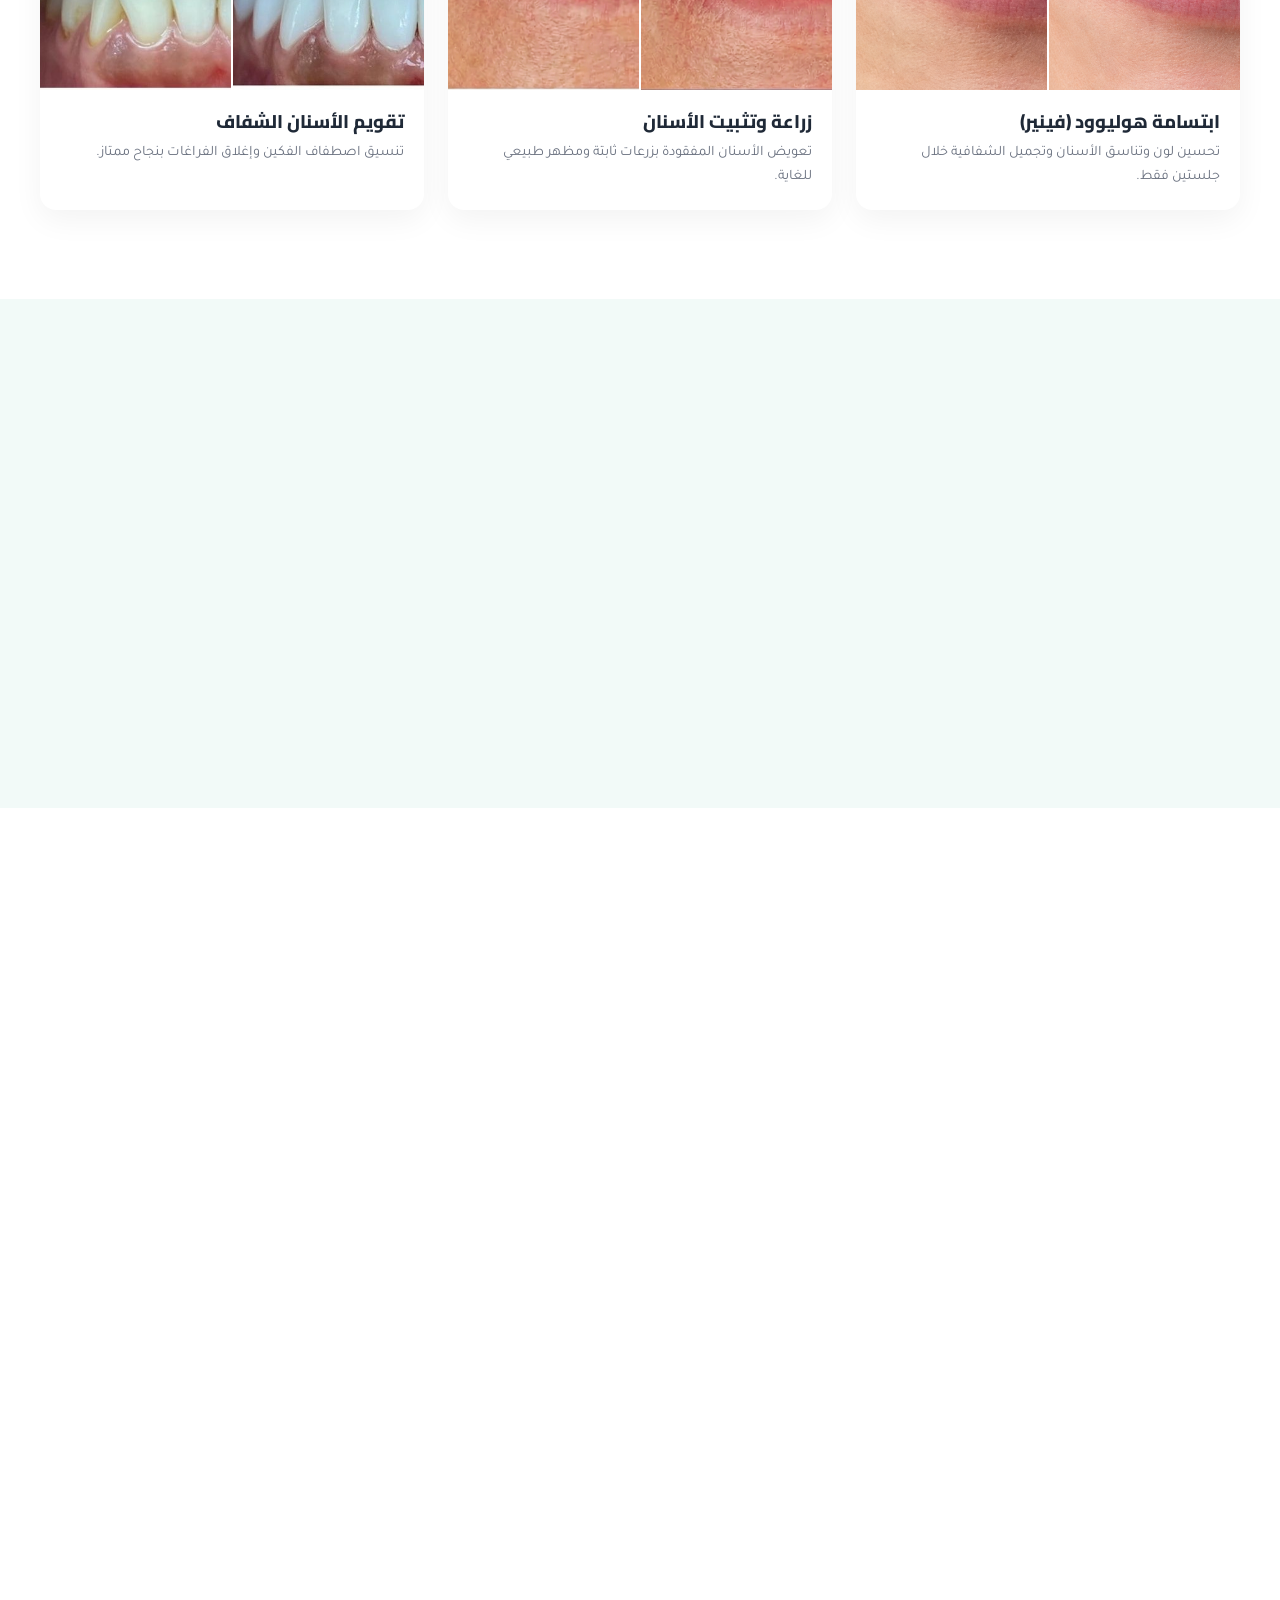
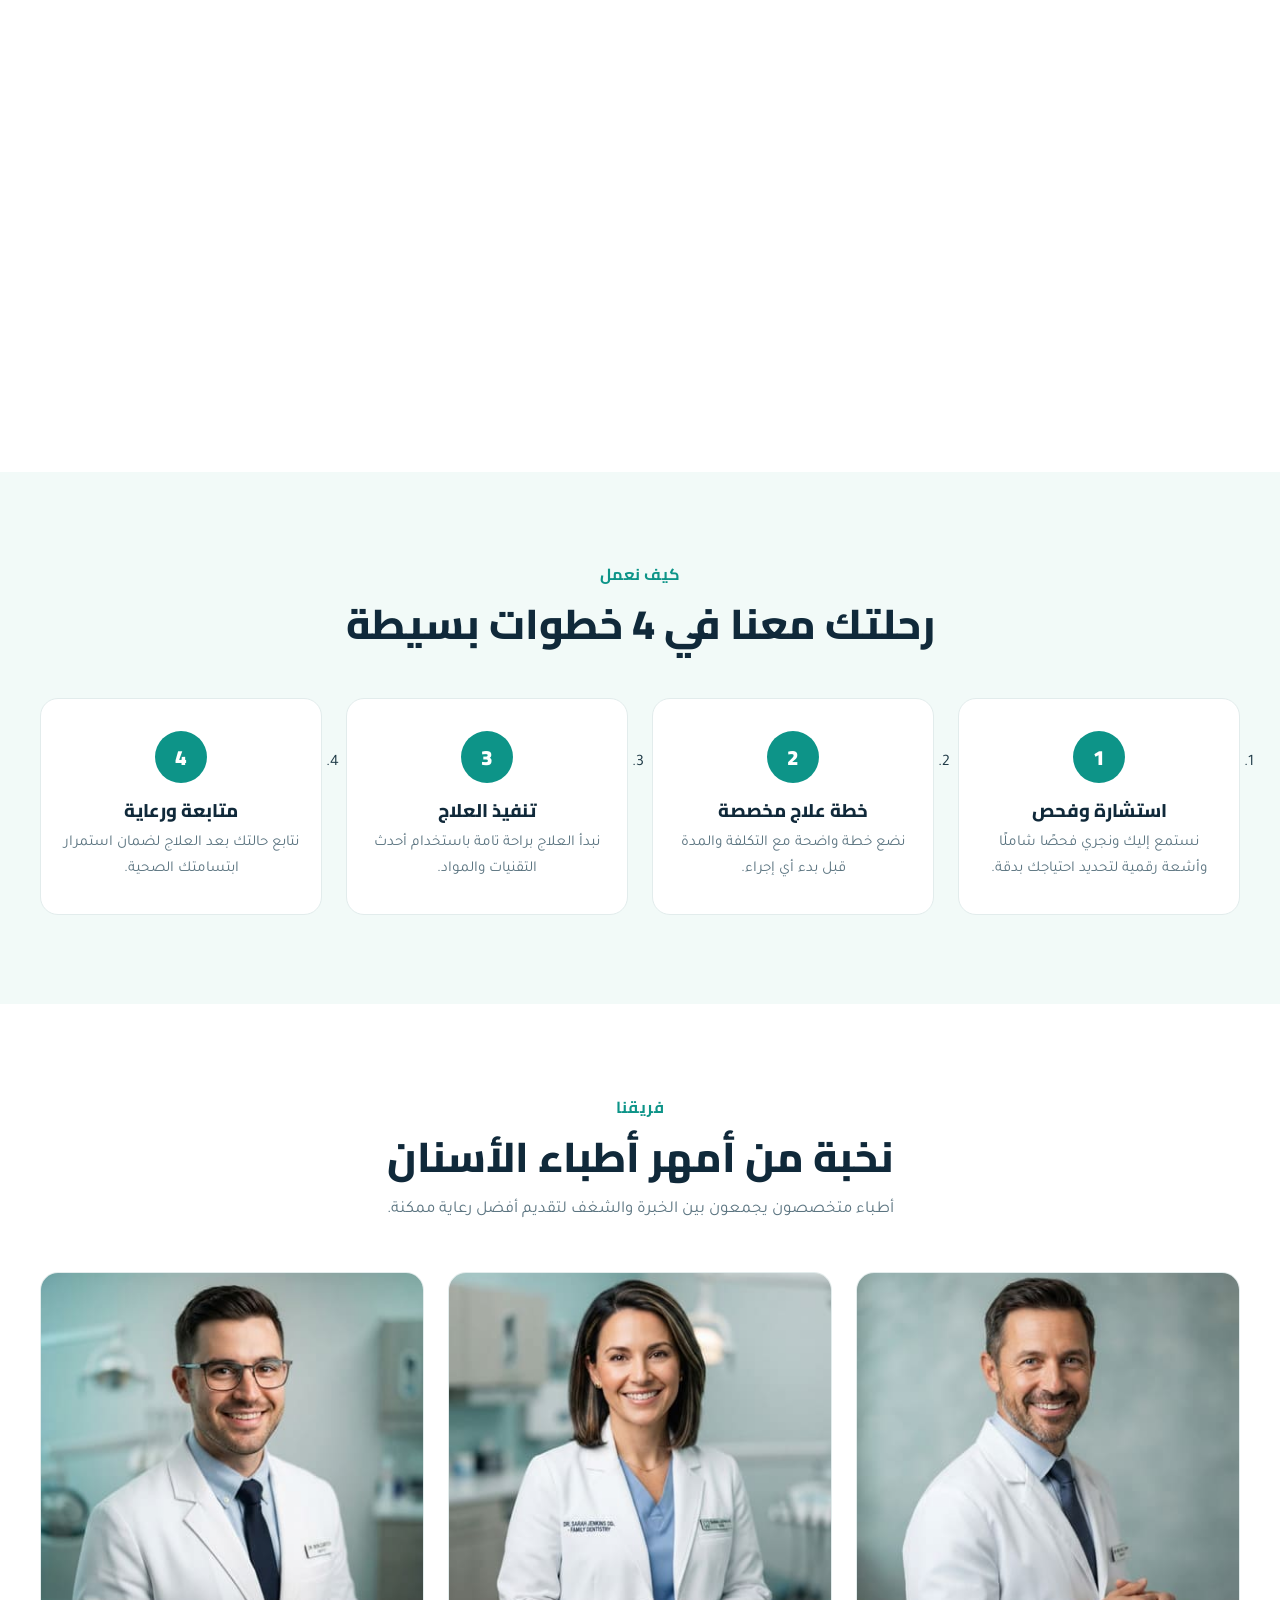
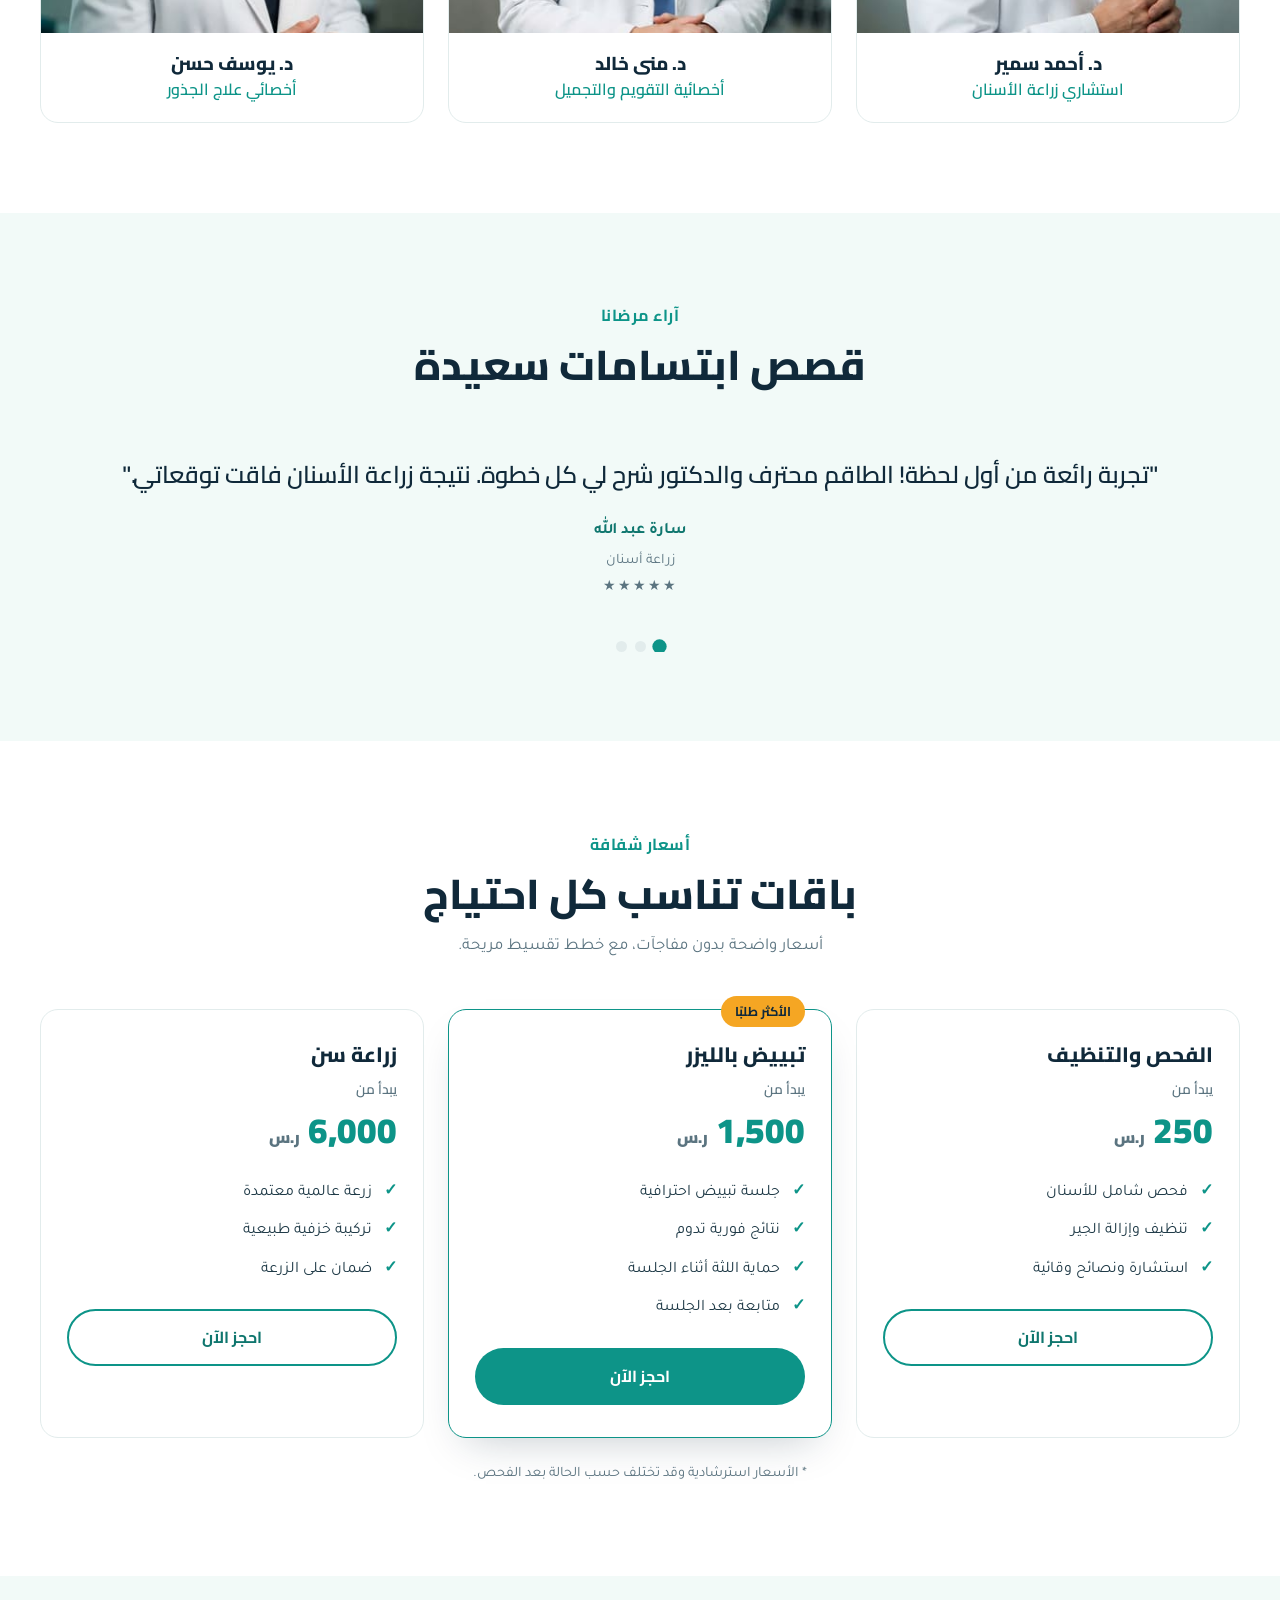
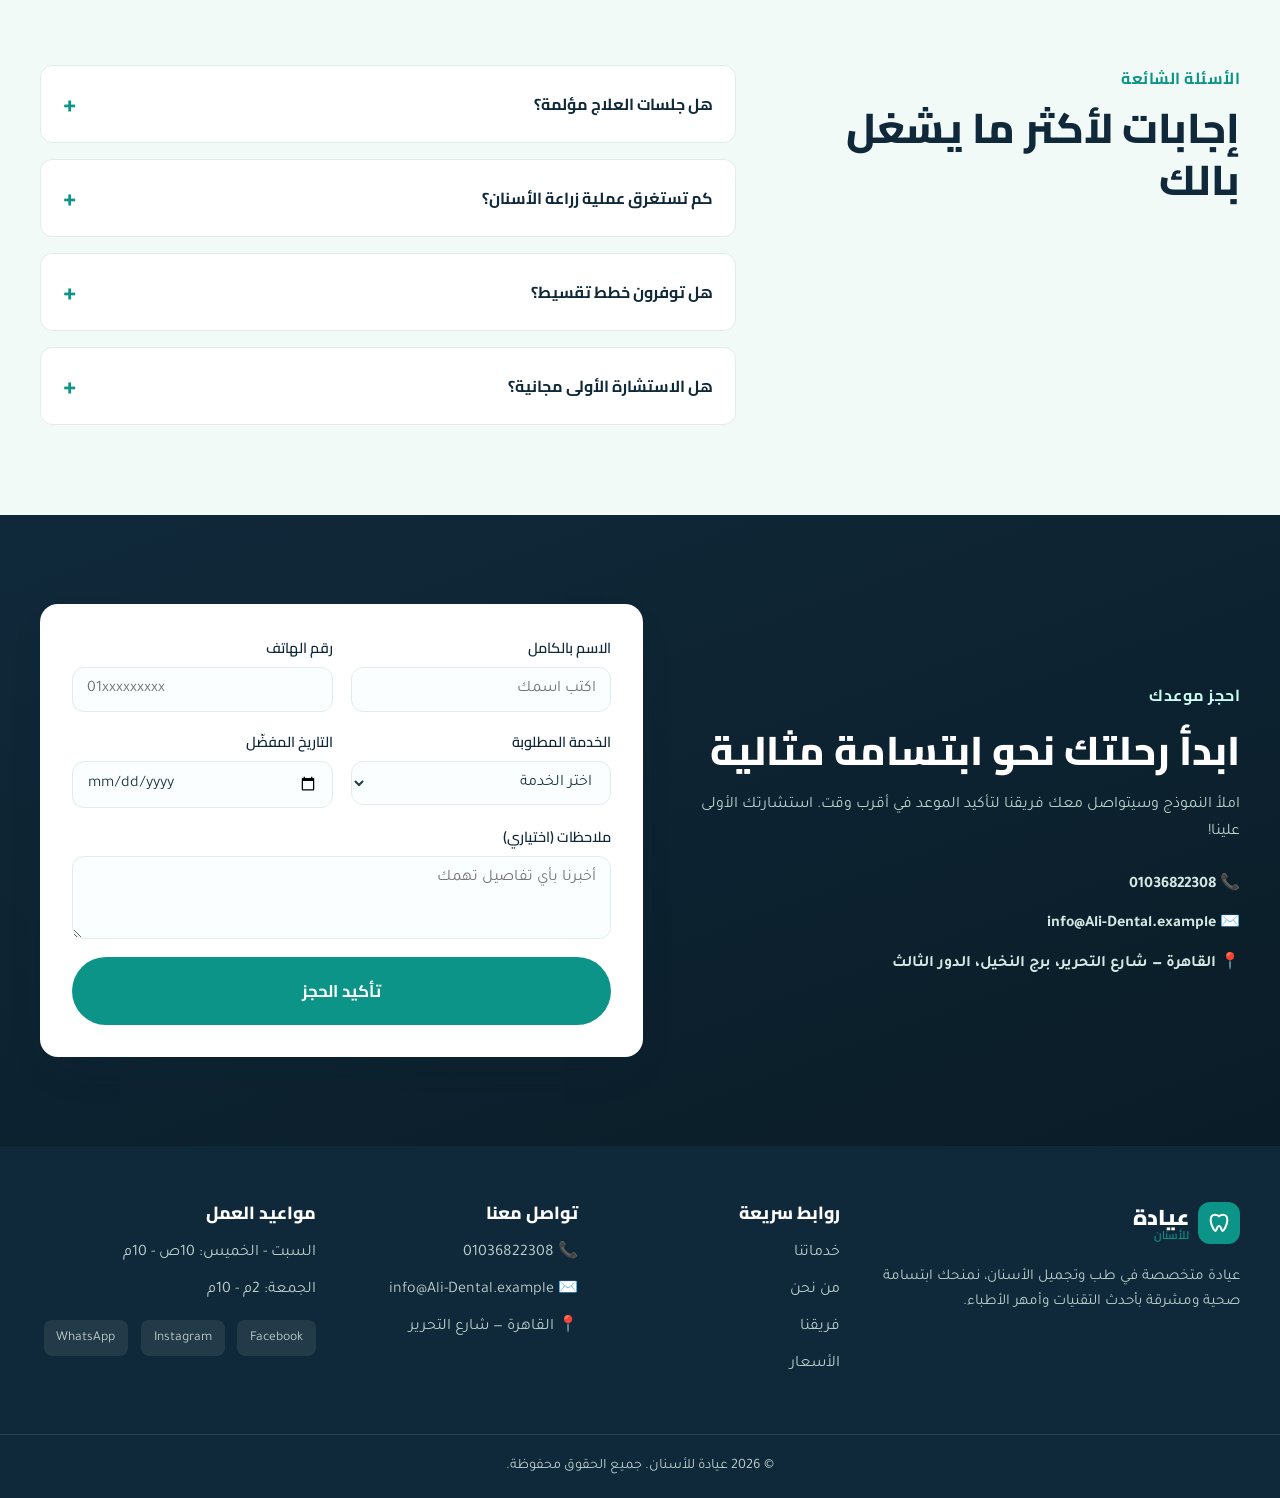
==== commit 5e1e441a: "logo modified" ====
--- a/index.html
+++ b/index.html
@@ -552,7 +552,9 @@
       <div class="container header__inner">
         <a href="#hero" class="logo" aria-label="عيادة بريق للأسنان">
           <span class="logo__mark" aria-hidden="true">
-            <img class="nova-logo" src="images/Nova.png" alt="">
+          <svg viewBox="0 0 24 24" width="24" height="24" fill="none" stroke="currentColor" stroke-width="2" stroke-linecap="round" stroke-linejoin="round">
+              <path d="M12 5.5c-2-2.5-6-2.5-7.5 0C3 8 4 13 6 17c.8 1.6 1.7 3 2.5 3s1-1.5 1.5-3 .8-2 2-2 1.5.5 2 2 .7 3 1.5 3 1.7-1.4 2.5-3c2-4 3-9 1.5-11.5-1.5-2.5-5.5-2.5-7.5 0Z"></path>
+            </svg>
           </span>
           <span class="logo__text">عيادة<small>للأسنان</small></span>
         </a>
@@ -1348,7 +1350,9 @@
         <div class="footer__col">
           <a href="#hero" class="logo logo--light">
             <span class="logo__mark" aria-hidden="true">
-              <img class="nova-logo" src="images/Nova.png" alt="">
+            <svg viewBox="0 0 24 24" width="24" height="24" fill="none" stroke="currentColor" stroke-width="2" stroke-linecap="round" stroke-linejoin="round">
+              <path d="M12 5.5c-2-2.5-6-2.5-7.5 0C3 8 4 13 6 17c.8 1.6 1.7 3 2.5 3s1-1.5 1.5-3 .8-2 2-2 1.5.5 2 2 .7 3 1.5 3 1.7-1.4 2.5-3c2-4 3-9 1.5-11.5-1.5-2.5-5.5-2.5-7.5 0Z"></path>
+            </svg>
             </span>
             <span class="logo__text">عيادة<small>للأسنان</small></span>
           </a>
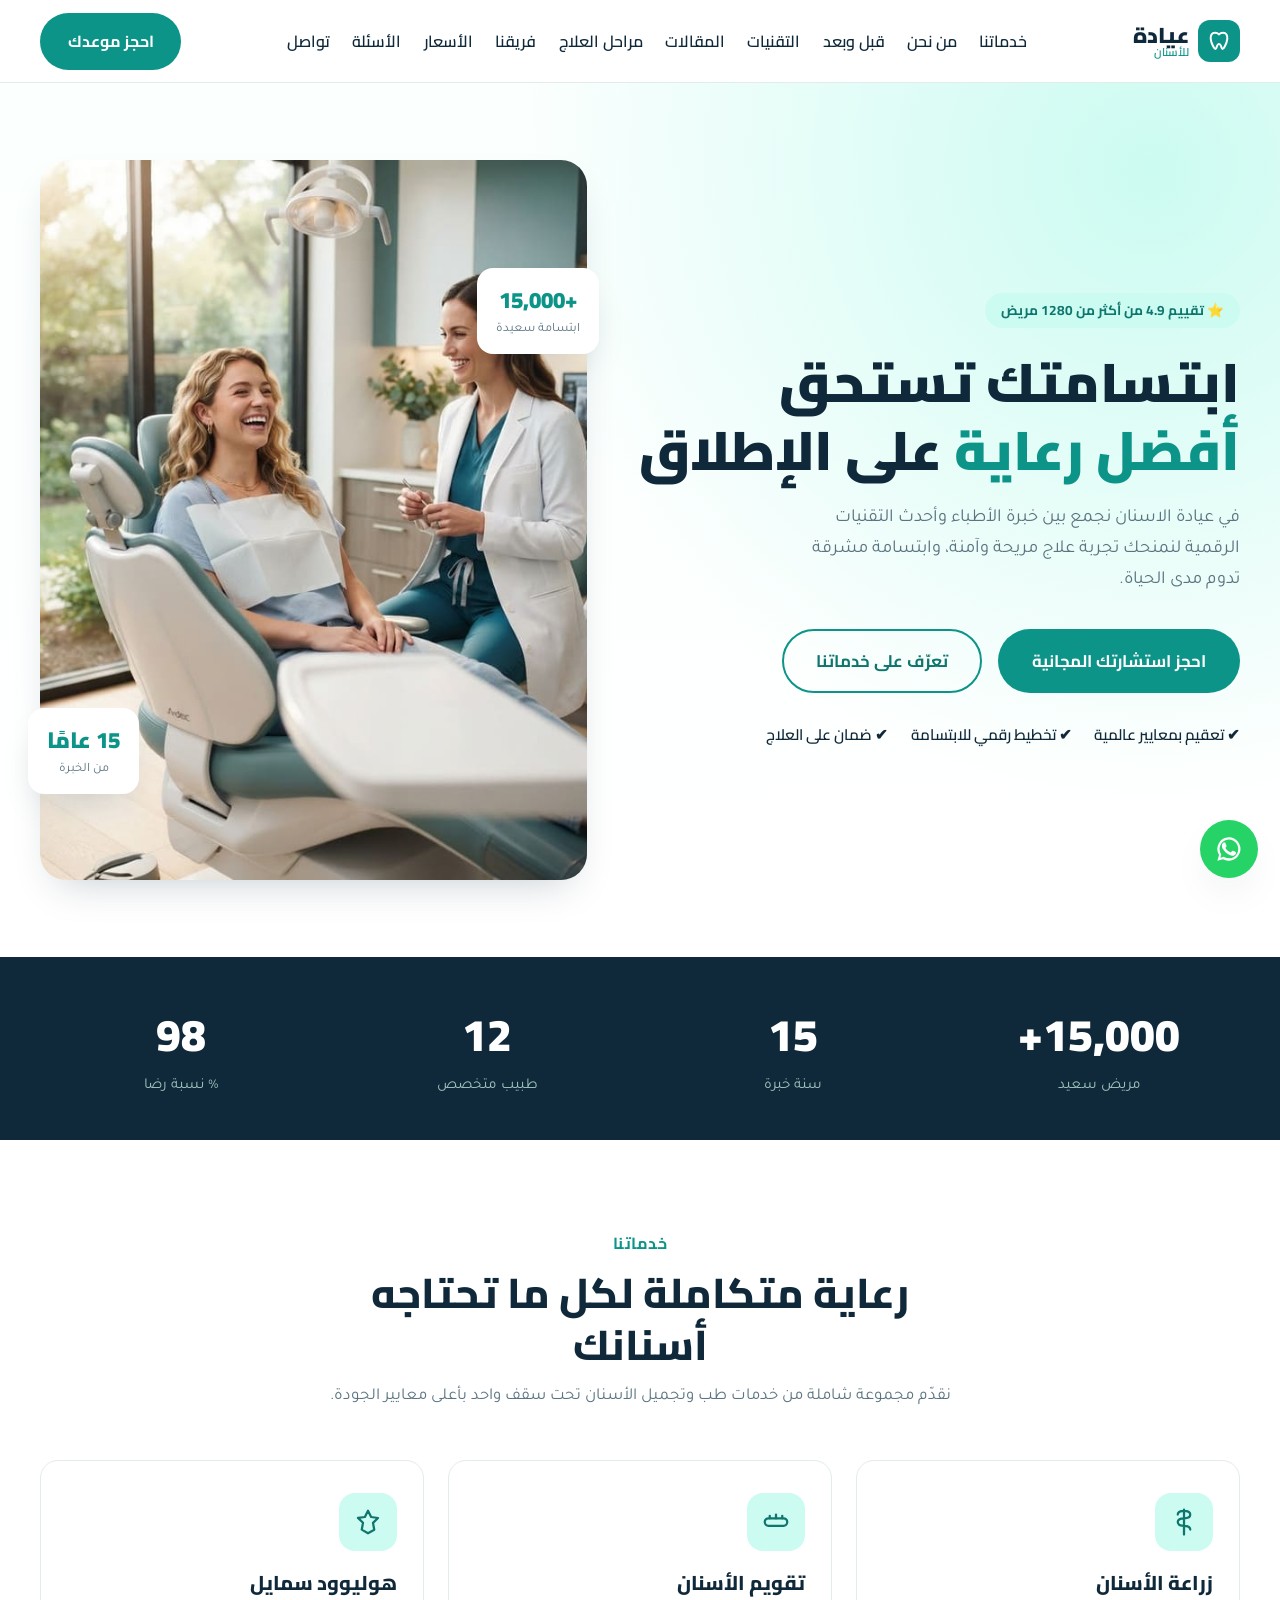
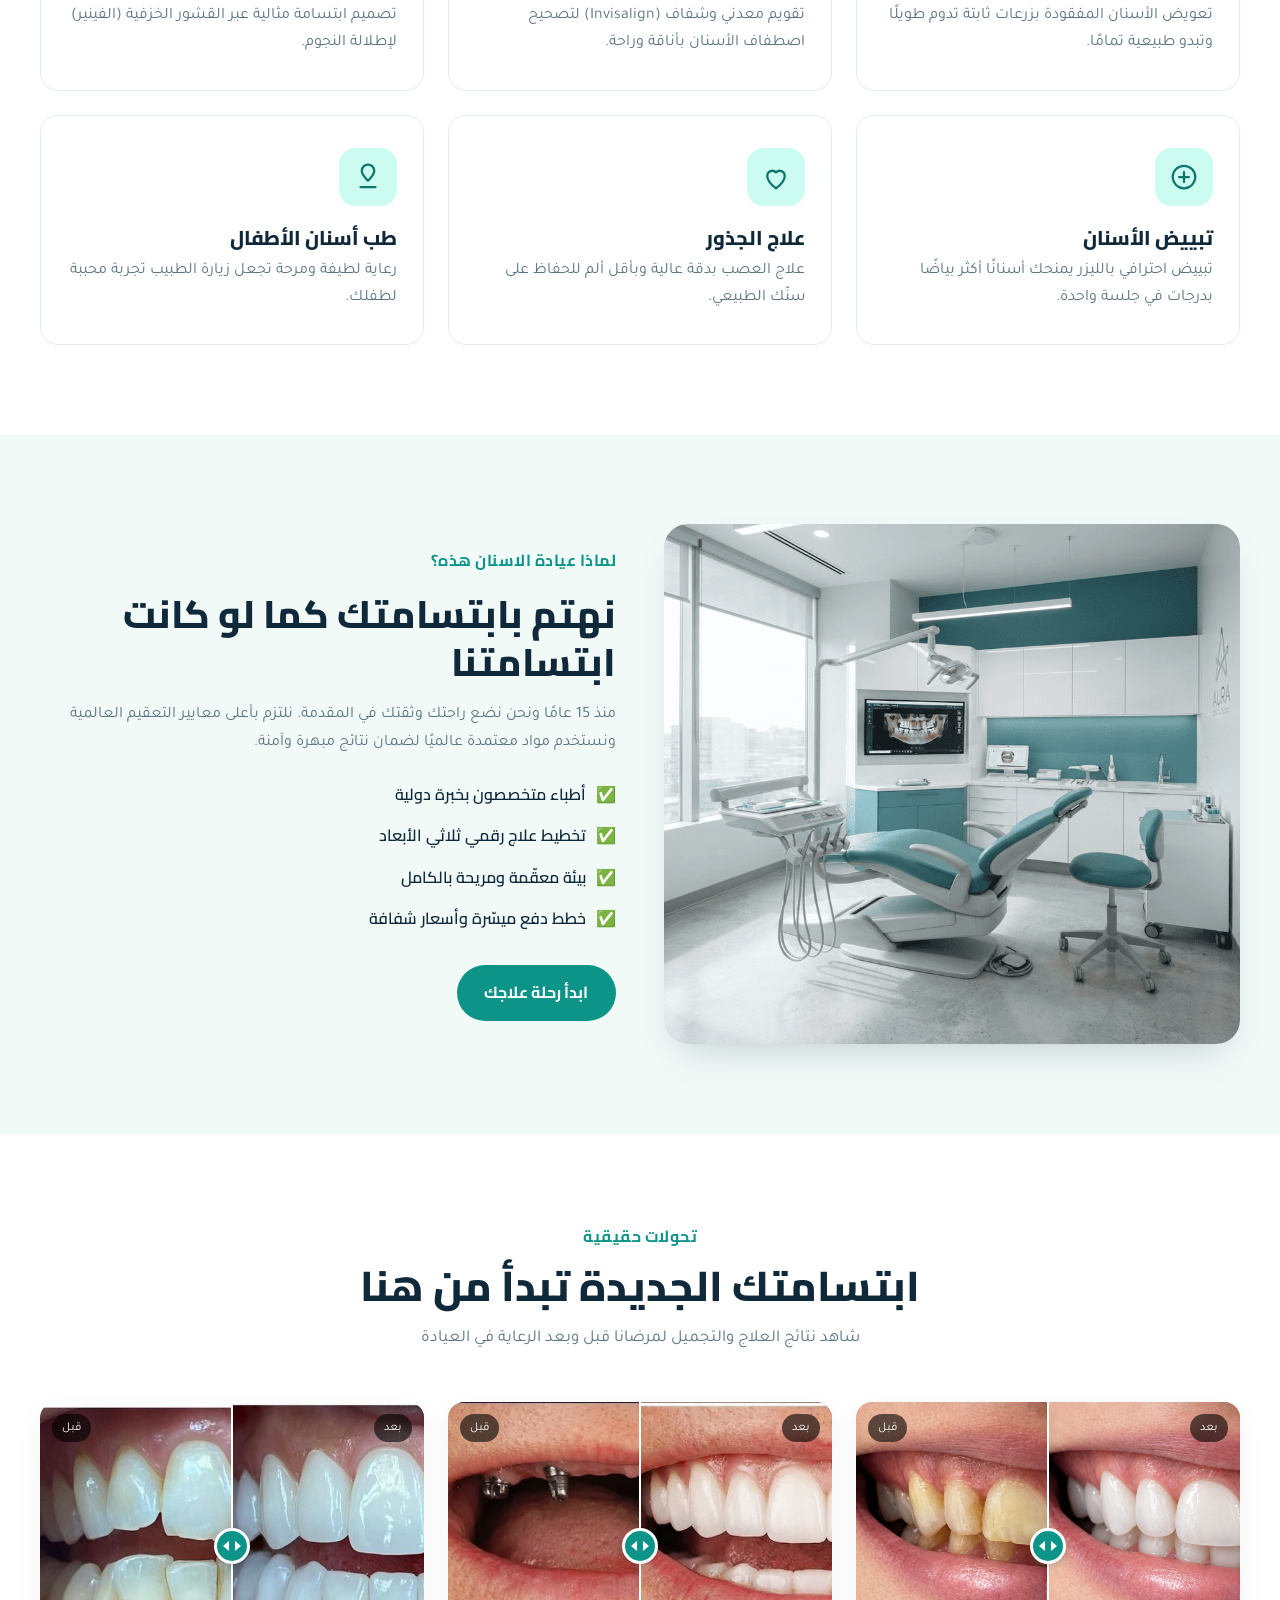
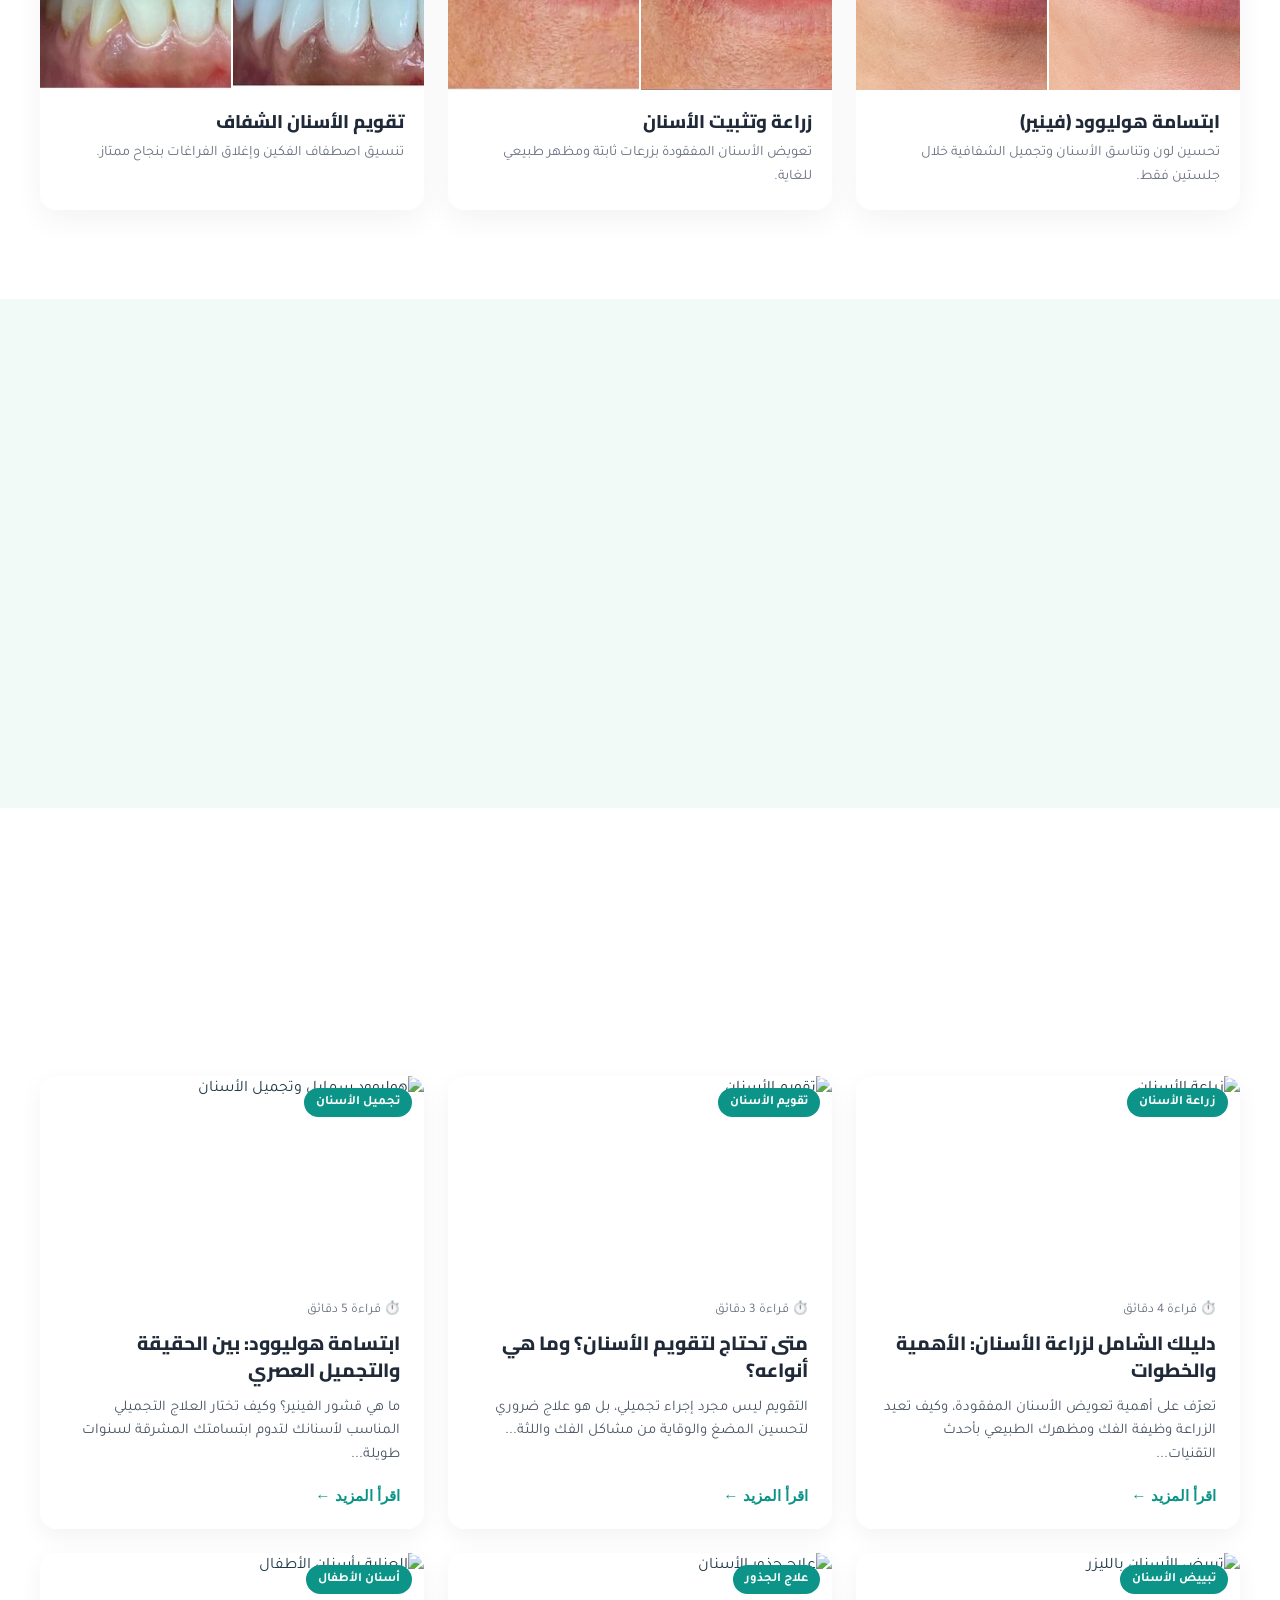
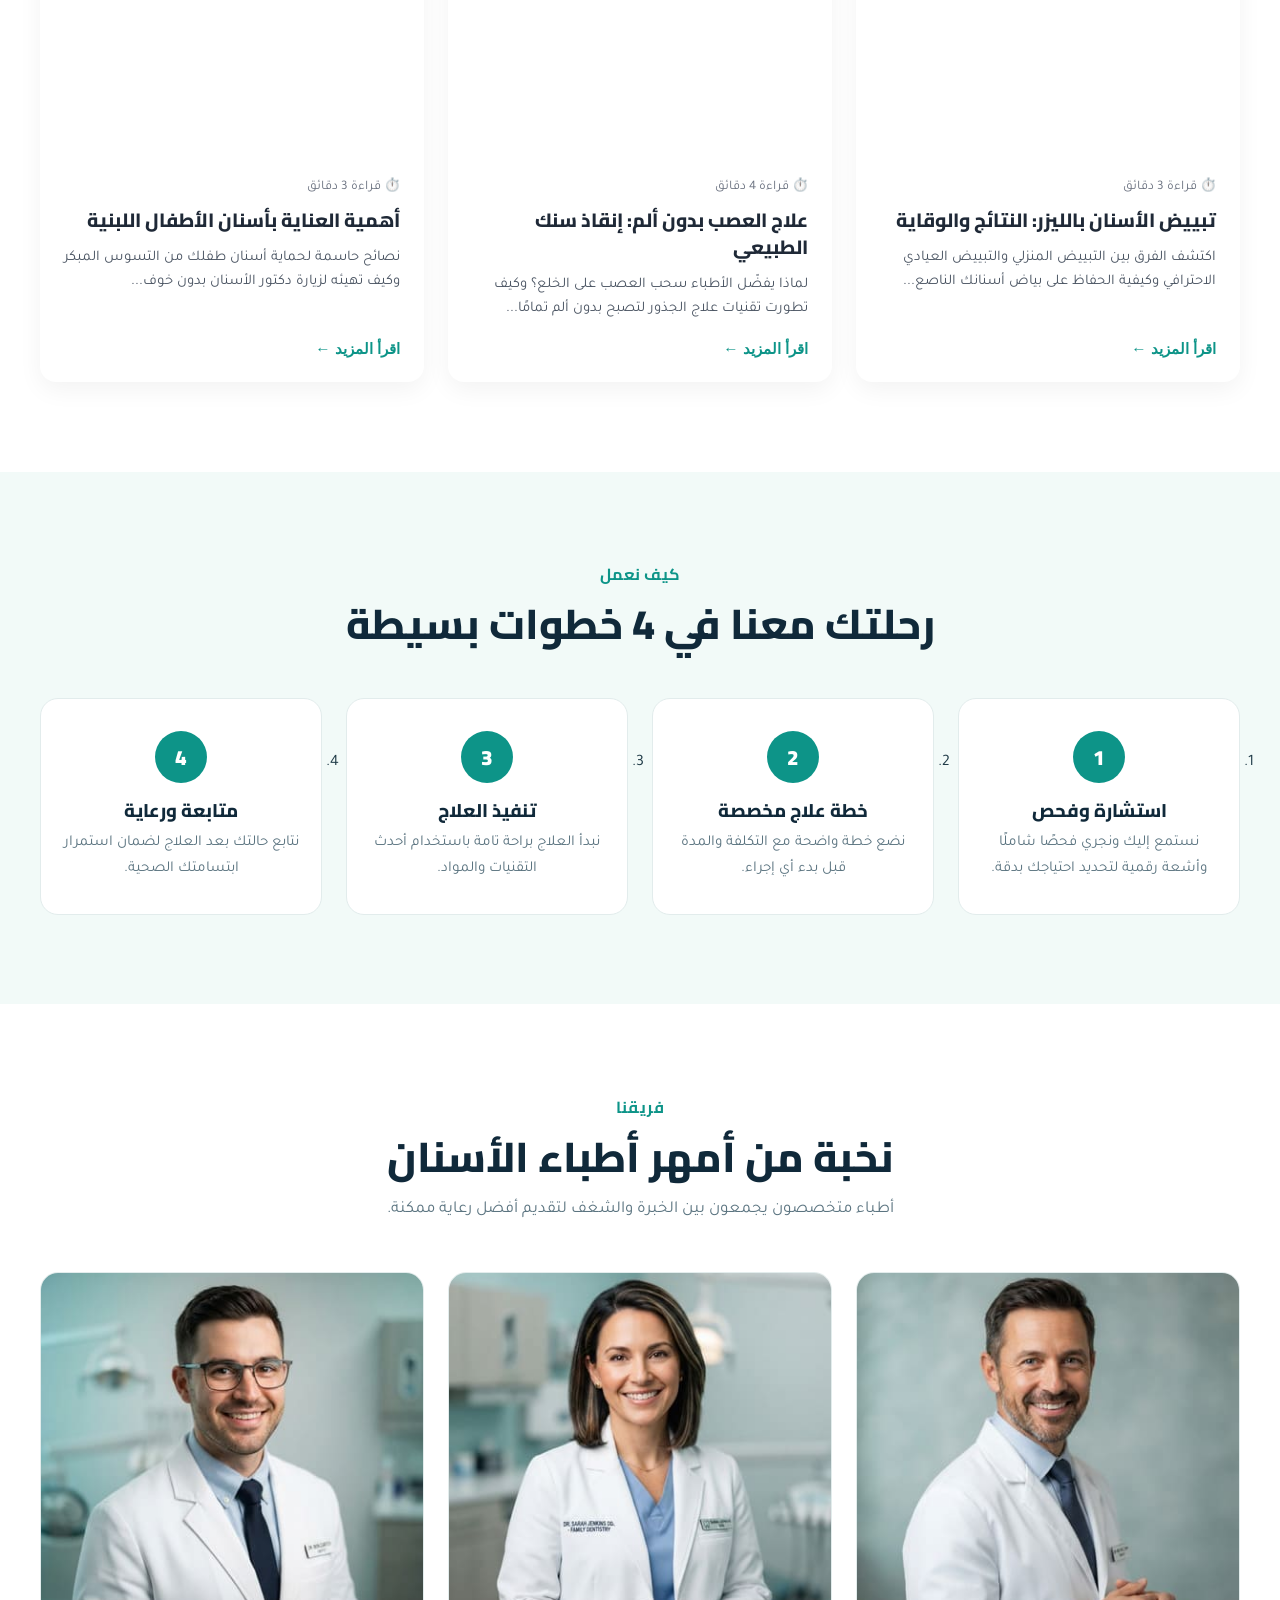
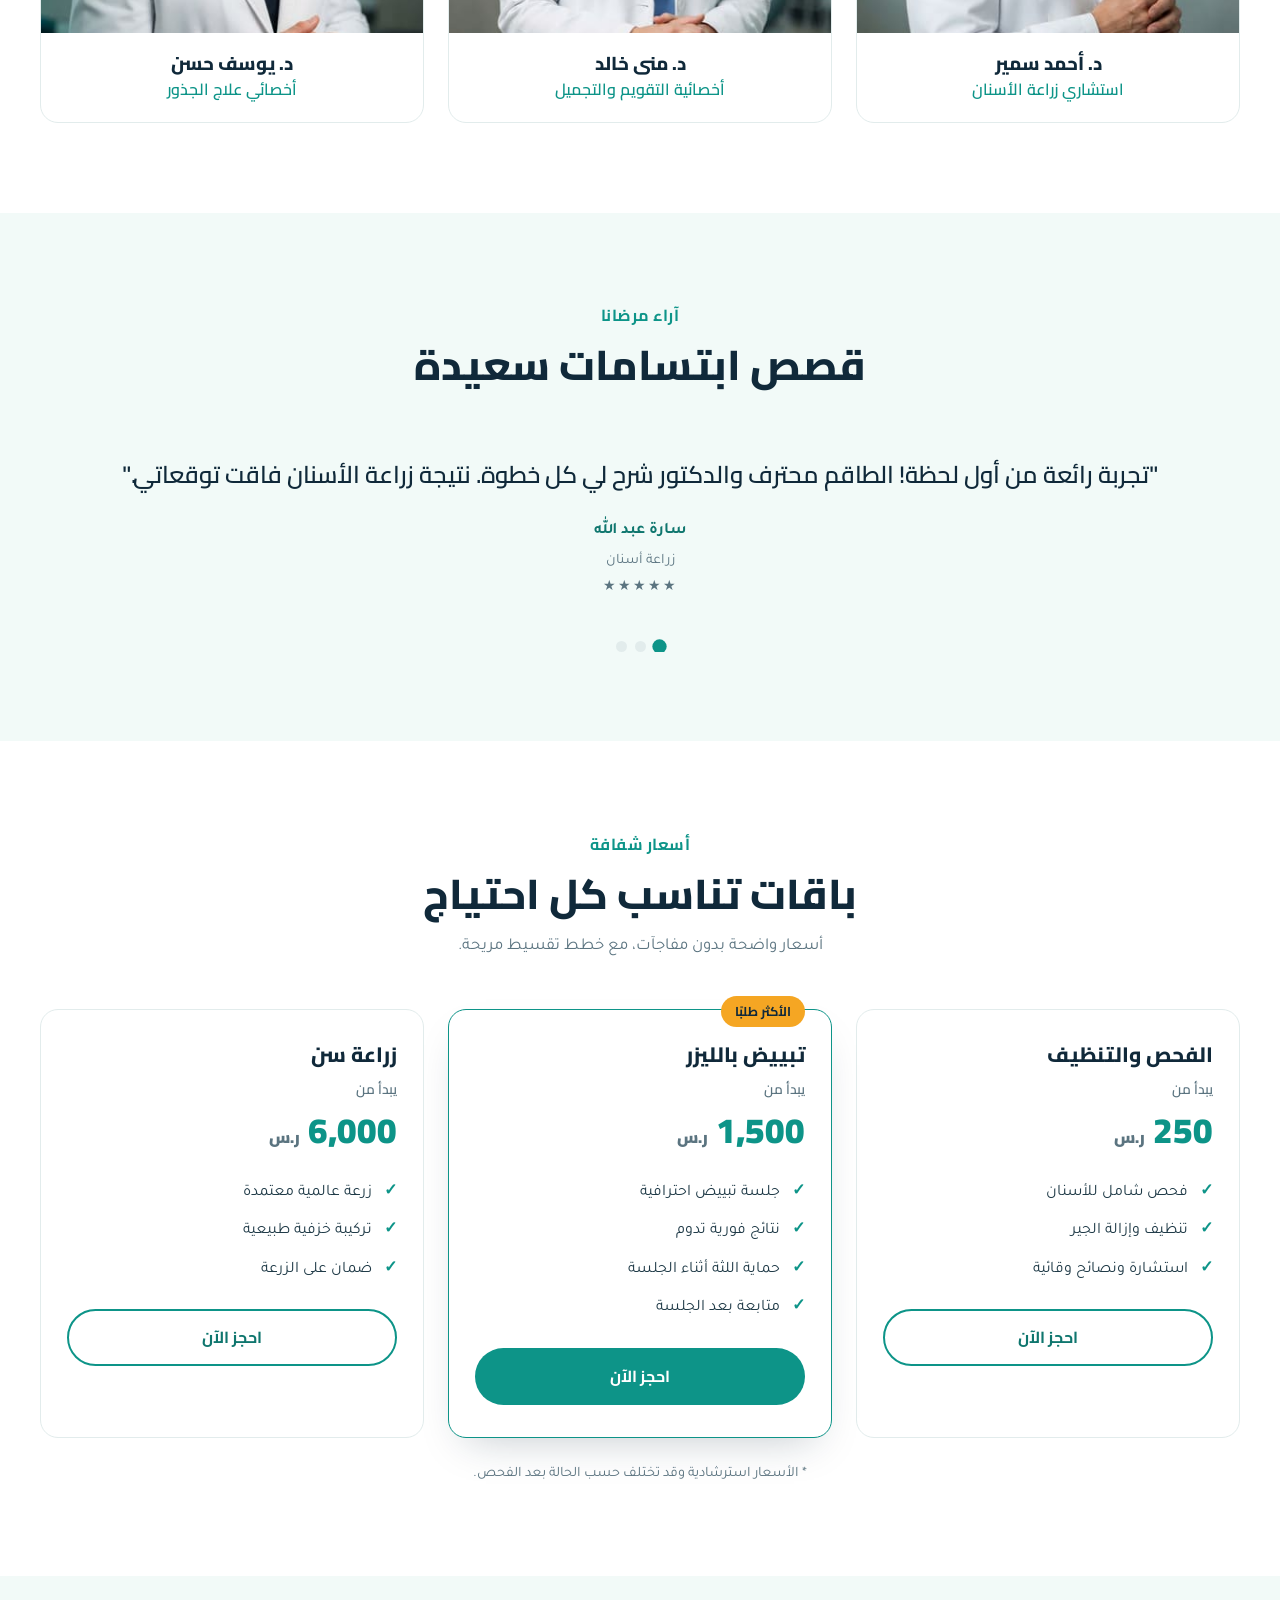
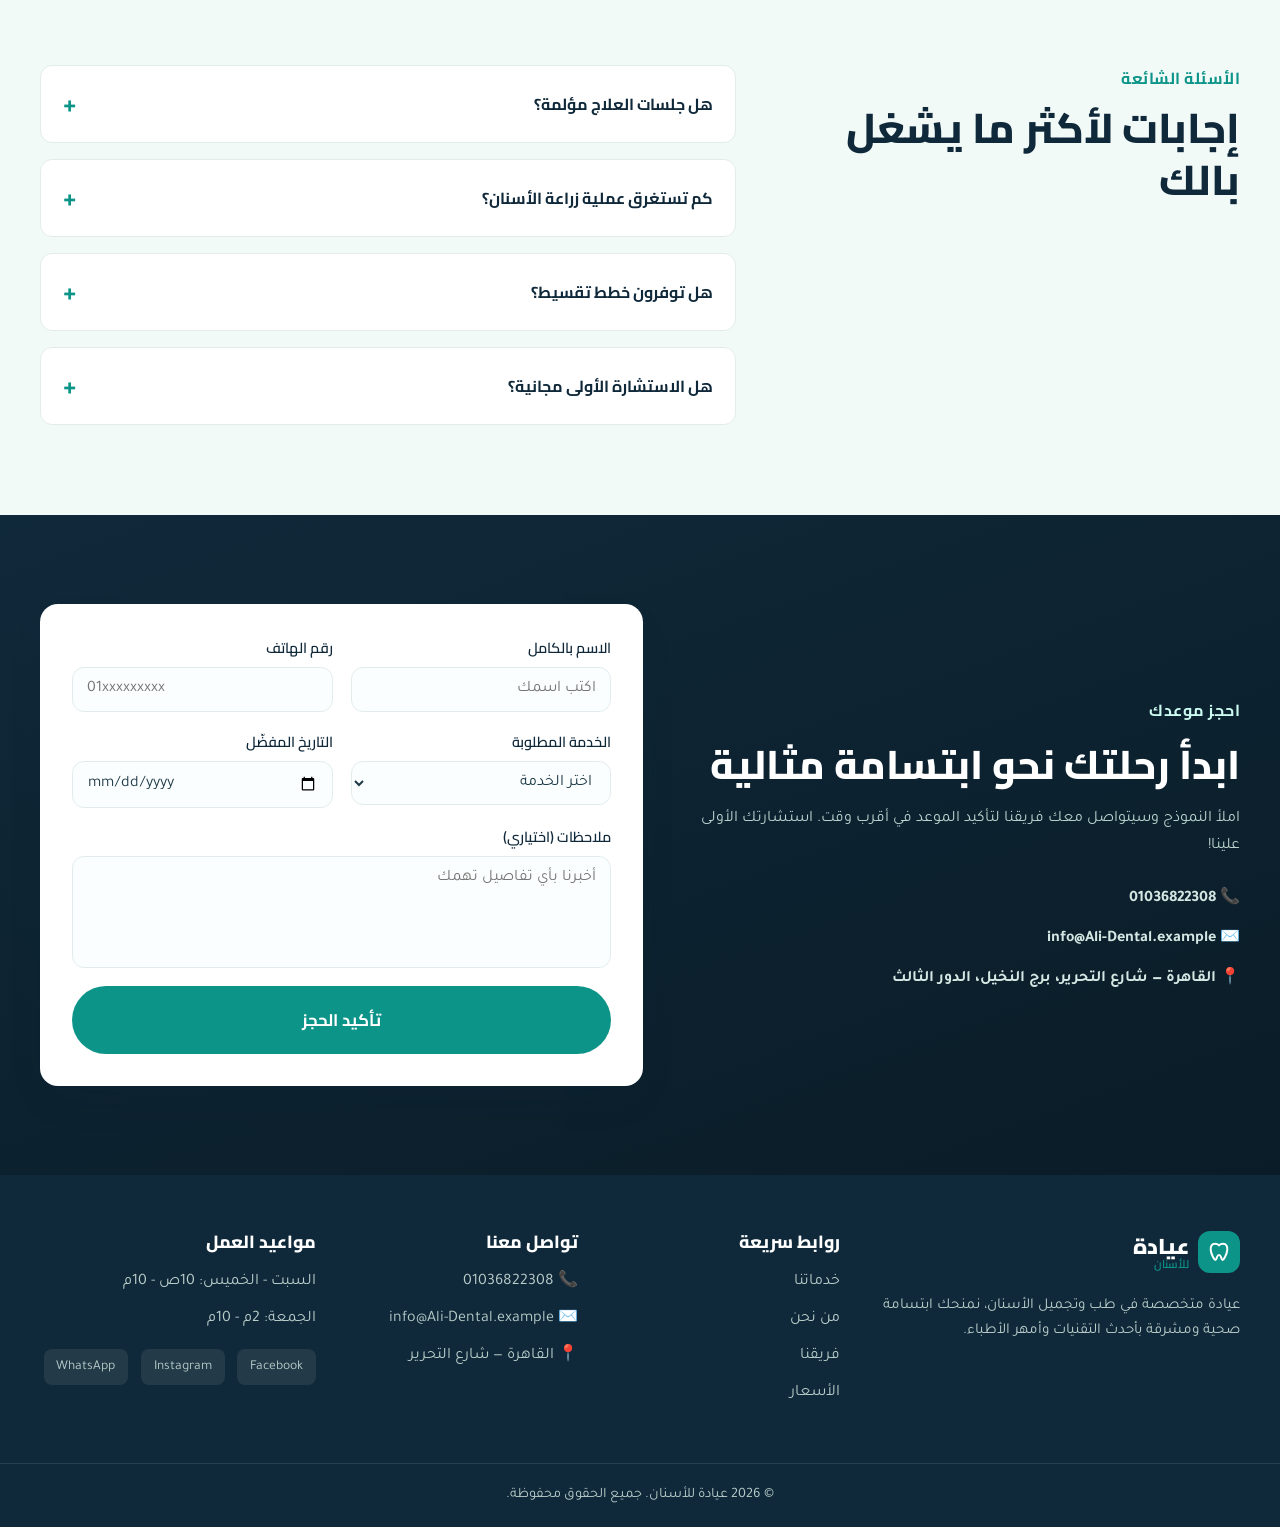
==== commit d0db010d: "anything" ====
--- a/index.html
+++ b/index.html
@@ -832,7 +832,7 @@
     <header class="section__head reveal">
       <span class="section__eyebrow">تحولات حقيقية</span>
       <h2>ابتسامتك الجديدة تبدأ من هنا</h2>
-      <p>شاهد نتائج العلاج والتجميل لمرضانا قبل وبعد الرعاية في ع201036822308</p>
+      <p>شاهد نتائج العلاج والتجميل لمرضانا قبل وبعد الرعاية في العيادة</p>
     </header>
 
     <div class="cards cards--3">
--- a/style.css
+++ b/style.css
@@ -559,8 +559,9 @@
 .field label { font-family: var(--font-head); font-weight: 600; color: var(--navy); font-size: .9rem; }
 .field input, .field select, .field textarea {
   font-family: var(--font-body); font-size: 1rem; padding: .75rem .9rem; border: 1.5px solid var(--line);
-  border-radius: var(--radius-sm); background: #fbfefe; color: var(--text); transition: var(--transition); width: 100%;
-}
+  border-radius: var(--radius-sm); background: #fbfefe; color: var(--text); transition: var(--transition); width: 100% ; resize: none;
+}
+.field--full textarea {height: 7rem;}
 .field input:focus, .field select:focus, .field textarea:focus { outline: none; border-color: var(--teal); box-shadow: 0 0 0 3px var(--teal-soft); }
 .form__success { grid-column: 1 / -1; color: var(--teal-dark); background: var(--teal-soft); padding: .8rem; border-radius: var(--radius-sm); text-align: center; font-weight: 700; }
 /* textarea .message { max-width: fit-content; min-width: fit-content;} */
